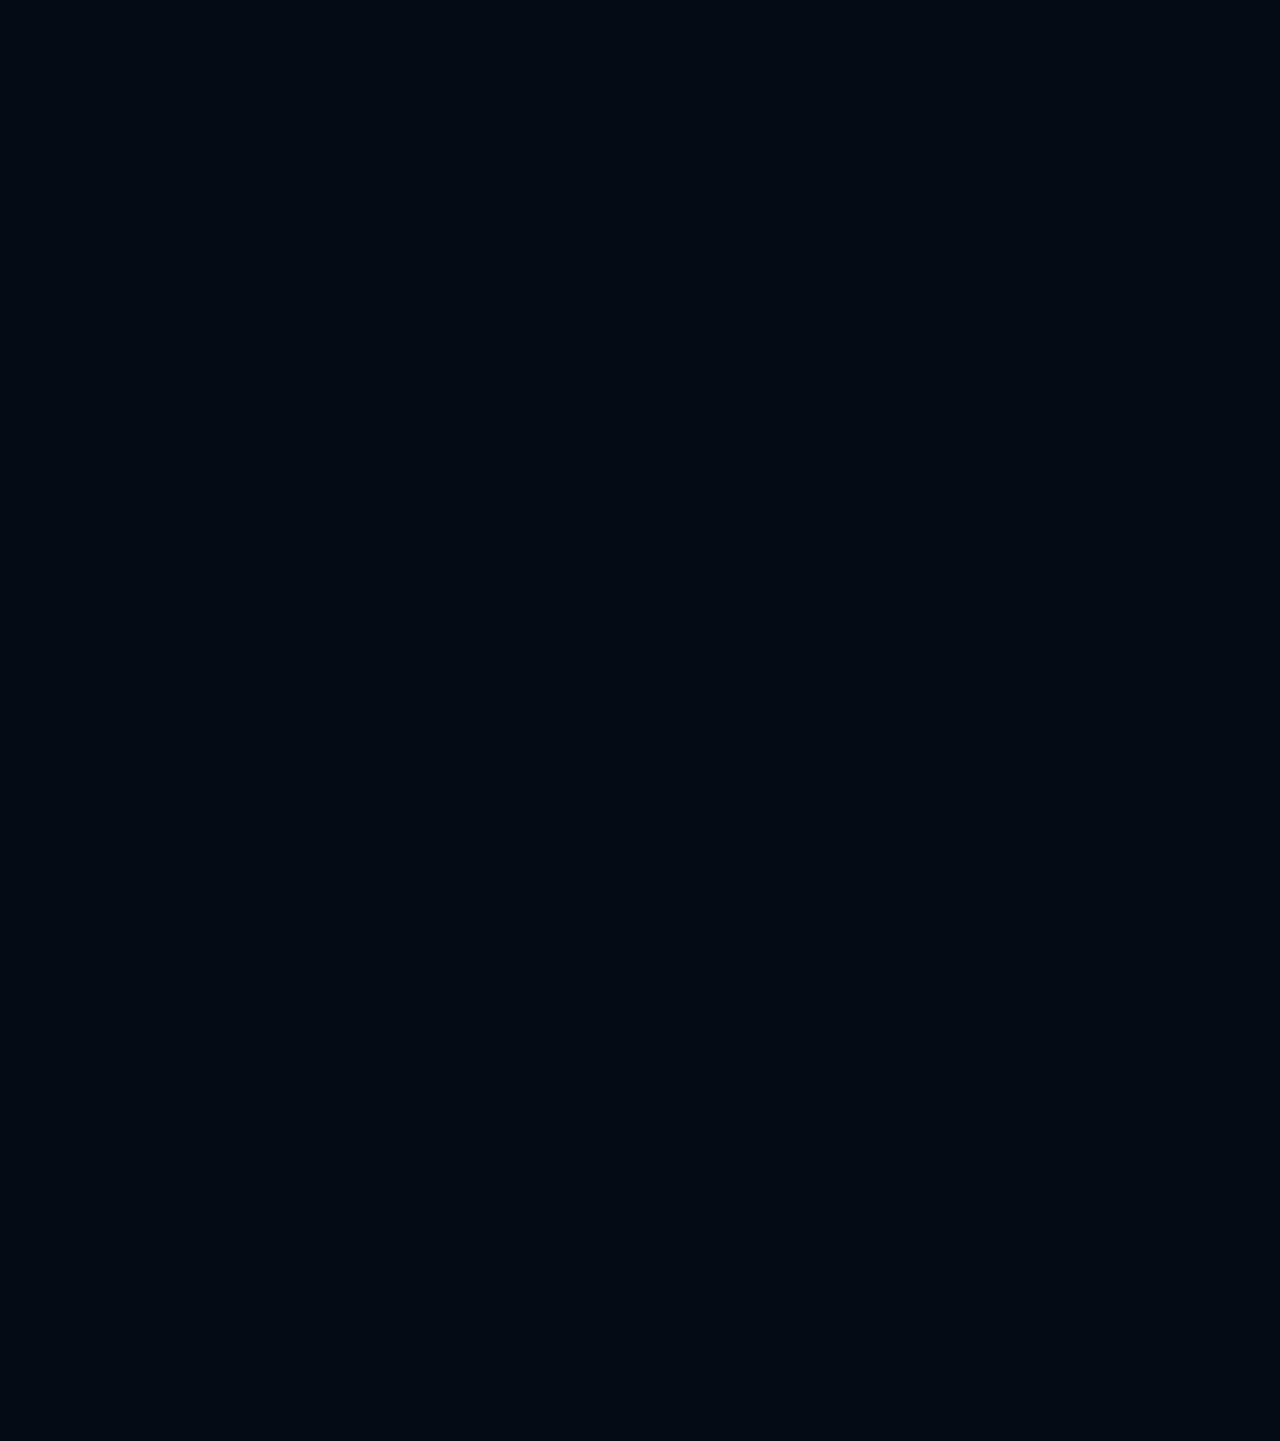
==== about.html @ 433d9743 "Add files via upload" ====
<!DOCTYPE html>
<html lang="en">
<head>
  <meta charset="UTF-8">
  <meta name="viewport" content="width=device-width, initial-scale=1.0">
  <title>About — DataNexus | Sujit Murari</title>
  <link rel="icon" href="./assets/icons/favicon.ico">
  <link rel="preconnect" href="https://fonts.googleapis.com">
  <link rel="preconnect" href="https://fonts.gstatic.com" crossorigin>
  <link href="https://fonts.googleapis.com/css2?family=Orbitron:wght@400;600;700;900&family=Share+Tech+Mono&family=Rajdhani:wght@300;400;500;600;700&display=swap" rel="stylesheet">
  <link rel="stylesheet" href="./assets/css/style.css">
  <style>
    /* CRITICAL: Structural fallback before full CSS loads */
    *,*::before,*::after{box-sizing:border-box;margin:0;padding:0}
    body{background:#040a12;color:#e8f4fd;font-family:monospace;overflow-x:hidden}
    #boot-screen{position:fixed;inset:0;background:#000;z-index:9999;display:flex;align-items:center;justify-content:center;flex-direction:column}
    #site-wrapper{opacity:0;transition:opacity 0.8s ease;position:relative;z-index:2}
    #site-wrapper.visible{opacity:1}
  </style>
</head>
<body>

<div id="site-wrapper">
  <canvas id="matrix-canvas"></canvas>
  <div class="grid-overlay"></div>
  <div class="scan-line"></div>

  <nav class="nav">
    <a href="./index.html" class="nav-logo">
      <span class="logo-bracket">[</span>DN<span class="logo-bracket">]</span> DATANEXUS
    </a>
    <ul class="nav-links">
      <li><a href="./index.html">Home</a></li>
      <li><a href="./skills.html">Skills</a></li>
      <li><a href="./projects.html">Projects</a></li>
      <li><a href="./about.html">About</a></li>
      <li><a href="./connect.html">Connect</a></li>
      <li><a href="./contact.html">Contact</a></li>
    </ul>
    <div class="nav-status"><div class="status-dot"></div><span id="nav-clock">00:00:00</span></div>
    <div class="nav-toggle" id="nav-toggle"><span></span><span></span><span></span></div>
  </nav>
  <div class="nav-mobile" id="nav-mobile">
    <a href="./index.html">◈ Home</a><a href="./skills.html">◈ Skills</a>
    <a href="./projects.html">◈ Projects</a><a href="./about.html">◈ About</a>
    <a href="./connect.html">◈ Connect</a><a href="./contact.html">◈ Contact</a>
  </div>

  <main class="page page-section">

    <div style="margin-bottom: 2rem;">
      <div style="font-family: var(--font-mono); font-size: 0.7rem; color: var(--green); letter-spacing: 0.3em; margin-bottom: 0.75rem;">
        ◈ ANALYST PROFILE — BIOGRAPHICAL DATA
      </div>
      <h1 style="font-family: var(--font-display); font-size: clamp(2rem, 5vw, 3.5rem); font-weight: 900; letter-spacing: -0.02em; background: linear-gradient(135deg, #fff 30%, var(--cyan) 100%); -webkit-background-clip: text; -webkit-text-fill-color: transparent; background-clip: text;">
        ABOUT
      </h1>
    </div>

    <div class="about-layout">

      <!-- Left: Profile Panel -->
      <div class="glow-card bracket-card profile-panel fade-in">

        <div class="profile-img-wrap">
          <img src="./assets/images/profile.png" alt="Sujit Murari" class="profile-img">
        </div>

        <div class="profile-name">SUJIT MURARI</div>
        <div class="profile-role">BUSINESS ANALYTICS STUDENT</div>

        <div style="display: flex; flex-wrap: wrap; gap: 0.35rem; justify-content: center; margin: 0.75rem 0;">
          <span class="tag tag-cyan">Tableau</span>
          <span class="tag tag-green">Python</span>
          <span class="tag tag-purple">SQL</span>
          <span class="tag tag-cyan">Excel</span>
        </div>

        <div class="profile-stats">
          <div class="profile-stat">
            <span class="key">Institution</span>
            <span class="val">DBUU</span>
          </div>
          <div class="profile-stat">
            <span class="key">Program</span>
            <span class="val">BBA Analytics</span>
          </div>
          <div class="profile-stat">
            <span class="key">Semester</span>
            <span class="val">IV (2025)</span>
          </div>
          <div class="profile-stat">
            <span class="key">Location</span>
            <span class="val">Uttarakhand, IN</span>
          </div>
          <div class="profile-stat">
            <span class="key">Status</span>
            <span class="val" style="color: var(--green);">Available</span>
          </div>
          <div class="profile-stat">
            <span class="key">Focus</span>
            <span class="val">Data Viz · BI</span>
          </div>
        </div>

        <div style="margin-top: 1.5rem;">
          <a href="./contact.html" class="btn btn-primary" style="width: 100%; justify-content: center; font-size: 0.75rem;">▸ Hire Me</a>
        </div>

      </div>

      <!-- Right: Terminal Bio + Timeline -->
      <div>

        <!-- Terminal Bio -->
        <div class="terminal-bio glow-card fade-in stagger-1">
          <div class="terminal-titlebar">
            <div class="t-dot red"></div>
            <div class="t-dot yellow"></div>
            <div class="t-dot green"></div>
            <div class="terminal-title">analyst@datanexus:~$ cat about.txt</div>
          </div>
          <div class="terminal-body">

            <div class="t-line">
              <span class="t-prompt">sujit@nexus:~$</span>
              <span class="t-cmd">cat about.txt</span>
            </div>

            <div style="height: 0.75rem;"></div>

            <div class="t-output" style="display: block; margin-left: 0;">
              I am a <span class="t-highlight">Business Analytics student</span> specializing in data visualization,
              dashboard development, and statistical analysis at Dev Bhoomi Uttarakhand University,
              currently in <span class="t-value">Semester IV</span>.
            </div>

            <div style="height: 0.75rem;"></div>

            <div class="t-output" style="display: block; margin-left: 0;">
              My work focuses on building <span class="t-highlight">executive-grade Tableau dashboards</span> that
              transform raw business data into actionable intelligence. I approach every dataset
              with a rigorous, data-driven mindset — cleaning, modeling, and visualizing to
              surface insights that drive real decisions.
            </div>

            <div style="height: 0.75rem;"></div>

            <div class="t-output" style="display: block; margin-left: 0;">
              Core domains: <span class="t-highlight">Pricing Analytics</span> · <span class="t-highlight">Revenue Intelligence</span> ·
              <span class="t-highlight">Customer Segmentation</span> · <span class="t-highlight">KPI Monitoring</span> ·
              <span class="t-highlight">Statistical Modeling</span>
            </div>

            <div style="height: 0.75rem;"></div>

            <div class="t-output" style="display: block; margin-left: 0; color: var(--text-dim);">
              <span class="t-comment"># Philosophy: Every number tells a story. My job is to find it.</span>
            </div>

            <div style="height: 1rem;"></div>

            <div class="t-line">
              <span class="t-prompt">sujit@nexus:~$</span>
              <span class="t-cmd">ls ./projects/</span>
            </div>

            <div class="t-output" style="display: block; margin-left: 0; color: var(--cyan);">
              flight_pricing_analytics/&nbsp;&nbsp; flipkart_dashboard/&nbsp;&nbsp; gym_analytics/&nbsp;&nbsp; retail_intelligence/
            </div>

            <div style="height: 0.75rem;"></div>

            <div class="t-line">
              <span class="t-prompt">sujit@nexus:~$</span>
              <span class="cursor"></span>
            </div>

          </div>
        </div>

        <!-- Education / Journey Timeline -->
        <div class="section-header fade-in" style="margin-top: 3rem; margin-bottom: 1.5rem;">
          <div class="section-title"><span class="num">◈</span> EDUCATION & JOURNEY</div>
          <div class="header-line"></div>
        </div>

        <div class="timeline">

          <div class="glow-card timeline-item fade-in stagger-1">
            <div class="timeline-dot"></div>
            <div>
              <div class="timeline-date">2023 — PRESENT</div>
              <div class="timeline-title">BBA — Business Analytics</div>
              <div class="timeline-sub">Dev Bhoomi Uttarakhand University</div>
              <div class="timeline-desc">Specializing in Business Analytics with focus on Finance Analytics (24BAN206I), Cost & Management Accounting, HRM, and HR Planning. Building real-world analytics projects as part of curriculum and self-directed study.</div>
            </div>
          </div>

          <div class="glow-card timeline-item fade-in stagger-2">
            <div class="timeline-dot" style="background: var(--green); box-shadow: 0 0 8px var(--green);"></div>
            <div>
              <div class="timeline-date">2024</div>
              <div class="timeline-title">Tableau Analytics Projects</div>
              <div class="timeline-sub">Self-Directed Practice</div>
              <div class="timeline-desc">Built 4 production-level Tableau dashboards analyzing flight pricing, e-commerce data, fitness tracking, and retail sales. Developed expertise in calculated fields, parameters, dual-axis charts, and KPI visualization.</div>
            </div>
          </div>

          <div class="glow-card timeline-item fade-in stagger-3">
            <div class="timeline-dot" style="background: #b084ff; box-shadow: 0 0 8px rgba(123,47,255,0.5);"></div>
            <div>
              <div class="timeline-date">2023</div>
              <div class="timeline-title">Analytics Foundations</div>
              <div class="timeline-sub">Python · SQL · Statistics</div>
              <div class="timeline-desc">Developed core data analysis skills: Python with Pandas, SQL for data querying, and statistical methods including regression, correlation, and hypothesis testing applied to real business datasets.</div>
            </div>
          </div>

        </div>

        <!-- Interests -->
        <div class="section-header fade-in" style="margin-top: 3rem; margin-bottom: 1.5rem;">
          <div class="section-title"><span class="num">◈</span> ANALYTICAL INTERESTS</div>
          <div class="header-line"></div>
        </div>

        <div style="display: grid; grid-template-columns: 1fr 1fr; gap: 1rem;">
          <div class="glow-card fade-in stagger-1" style="padding: 1rem 1.25rem;">
            <div style="font-family: var(--font-mono); font-size: 0.65rem; color: var(--cyan); margin-bottom: 0.35rem;">◈ PRIMARY</div>
            <div style="font-size: 0.85rem; color: var(--text-primary);">Pricing & Revenue Analytics</div>
          </div>
          <div class="glow-card fade-in stagger-2" style="padding: 1rem 1.25rem;">
            <div style="font-family: var(--font-mono); font-size: 0.65rem; color: var(--green); margin-bottom: 0.35rem;">◈ PRIMARY</div>
            <div style="font-size: 0.85rem; color: var(--text-primary);">Data Visualization & Dashboards</div>
          </div>
          <div class="glow-card fade-in stagger-3" style="padding: 1rem 1.25rem;">
            <div style="font-family: var(--font-mono); font-size: 0.65rem; color: #b084ff; margin-bottom: 0.35rem;">◈ SECONDARY</div>
            <div style="font-size: 0.85rem; color: var(--text-primary);">Customer Segmentation</div>
          </div>
          <div class="glow-card fade-in stagger-4" style="padding: 1rem 1.25rem;">
            <div style="font-family: var(--font-mono); font-size: 0.65rem; color: var(--orange); margin-bottom: 0.35rem;">◈ SECONDARY</div>
            <div style="font-size: 0.85rem; color: var(--text-primary);">Financial Analytics</div>
          </div>
        </div>

      </div><!-- end right col -->
    </div><!-- end about-layout -->

  </main>

  <footer class="footer">
    <div class="footer-left"><span>[DN]</span> DATANEXUS v2.0 — <span>SUJIT MURARI</span></div>
    <div class="footer-right">DEV BHOOMI UTTARAKHAND UNIVERSITY · SEM IV · 2025</div>
  </footer>

</div>

<script src="./assets/js/loader.js"></script>
<script src="./assets/js/script.js"></script>
</body>
</html>
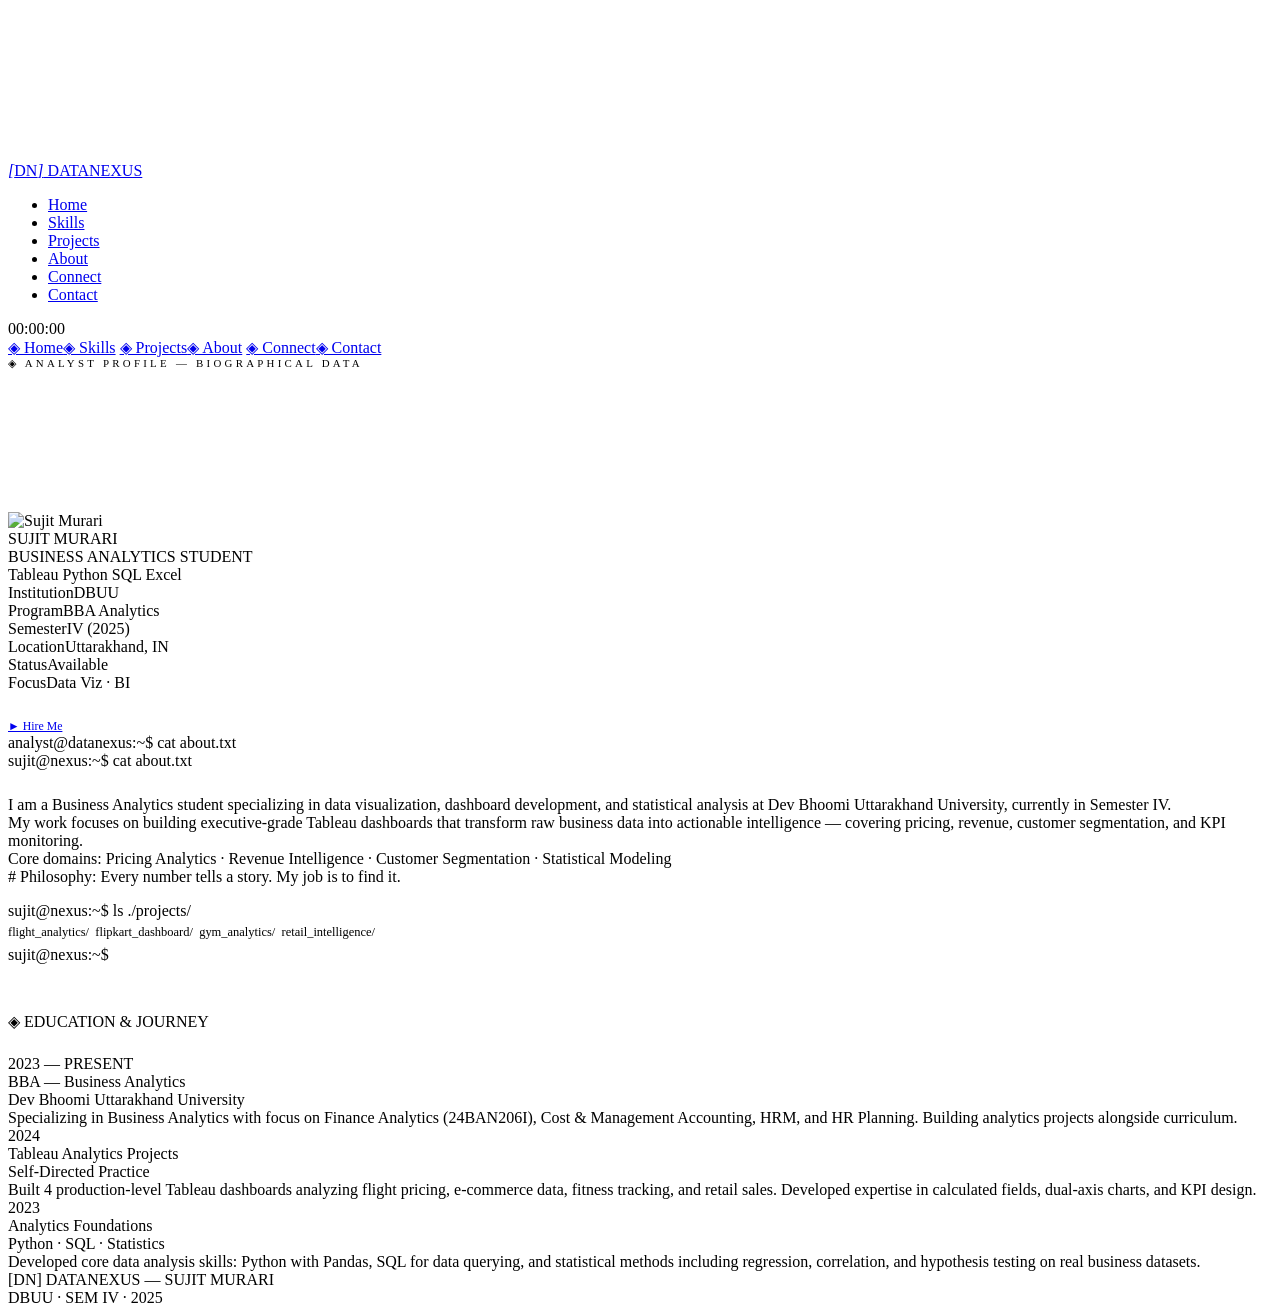
==== commit 2cb186ed: "new fixed" ====
--- a/about.html
+++ b/about.html
@@ -1,34 +1,25 @@
 <!DOCTYPE html>
 <html lang="en">
 <head>
-  <meta charset="UTF-8">
-  <meta name="viewport" content="width=device-width, initial-scale=1.0">
-  <title>About — DataNexus | Sujit Murari</title>
-  <link rel="icon" href="./assets/icons/favicon.ico">
-  <link rel="preconnect" href="https://fonts.googleapis.com">
-  <link rel="preconnect" href="https://fonts.gstatic.com" crossorigin>
-  <link href="https://fonts.googleapis.com/css2?family=Orbitron:wght@400;600;700;900&family=Share+Tech+Mono&family=Rajdhani:wght@300;400;500;600;700&display=swap" rel="stylesheet">
-  <link rel="stylesheet" href="./assets/css/style.css">
-  <style>
-    /* CRITICAL: Structural fallback before full CSS loads */
-    *,*::before,*::after{box-sizing:border-box;margin:0;padding:0}
-    body{background:#040a12;color:#e8f4fd;font-family:monospace;overflow-x:hidden}
-    #boot-screen{position:fixed;inset:0;background:#000;z-index:9999;display:flex;align-items:center;justify-content:center;flex-direction:column}
-    #site-wrapper{opacity:0;transition:opacity 0.8s ease;position:relative;z-index:2}
-    #site-wrapper.visible{opacity:1}
-  </style>
+<meta charset="UTF-8">
+<meta name="viewport" content="width=device-width, initial-scale=1.0">
+<title>About — DataNexus | Sujit Murari</title>
+<link rel="icon" href="./assets/icons/favicon.ico">
+<link rel="preconnect" href="https://fonts.googleapis.com">
+<link rel="preconnect" href="https://fonts.gstatic.com" crossorigin>
+<link rel="stylesheet" href="https://fonts.googleapis.com/css2?family=Orbitron:wght@400;600;700;900&family=Share+Tech+Mono&family=Rajdhani:wght@300;400;500;600;700&display=swap">
+<link rel="stylesheet" href="./assets/css/style.css">
 </head>
 <body>
 
-<div id="site-wrapper">
-  <canvas id="matrix-canvas"></canvas>
-  <div class="grid-overlay"></div>
-  <div class="scan-line"></div>
+<canvas id="matrix"></canvas>
+<div class="grid-bg"></div>
+<div class="scan"></div>
+
+<div id="page">
 
   <nav class="nav">
-    <a href="./index.html" class="nav-logo">
-      <span class="logo-bracket">[</span>DN<span class="logo-bracket">]</span> DATANEXUS
-    </a>
+    <a href="./index.html" class="nav-logo"><em>[</em>DN<em>]</em>&nbsp;DATANEXUS</a>
     <ul class="nav-links">
       <li><a href="./index.html">Home</a></li>
       <li><a href="./skills.html">Skills</a></li>
@@ -37,223 +28,119 @@
       <li><a href="./connect.html">Connect</a></li>
       <li><a href="./contact.html">Contact</a></li>
     </ul>
-    <div class="nav-status"><div class="status-dot"></div><span id="nav-clock">00:00:00</span></div>
-    <div class="nav-toggle" id="nav-toggle"><span></span><span></span><span></span></div>
+    <div class="nav-right"><div class="dot"></div><span id="clock">00:00:00</span></div>
+    <div class="nav-ham" id="nav-ham"><span></span><span></span><span></span></div>
   </nav>
-  <div class="nav-mobile" id="nav-mobile">
+  <div class="nav-mob" id="nav-mob">
     <a href="./index.html">◈ Home</a><a href="./skills.html">◈ Skills</a>
     <a href="./projects.html">◈ Projects</a><a href="./about.html">◈ About</a>
     <a href="./connect.html">◈ Connect</a><a href="./contact.html">◈ Contact</a>
   </div>
 
-  <main class="page page-section">
+  <main class="page-wrap section">
 
-    <div style="margin-bottom: 2rem;">
-      <div style="font-family: var(--font-mono); font-size: 0.7rem; color: var(--green); letter-spacing: 0.3em; margin-bottom: 0.75rem;">
-        ◈ ANALYST PROFILE — BIOGRAPHICAL DATA
-      </div>
-      <h1 style="font-family: var(--font-display); font-size: clamp(2rem, 5vw, 3.5rem); font-weight: 900; letter-spacing: -0.02em; background: linear-gradient(135deg, #fff 30%, var(--cyan) 100%); -webkit-background-clip: text; -webkit-text-fill-color: transparent; background-clip: text;">
-        ABOUT
-      </h1>
+    <div class="fi" style="margin-bottom:2.5rem">
+      <div style="font-family:var(--f-mono);font-size:.68rem;color:var(--green);letter-spacing:.3em;margin-bottom:.6rem">◈ ANALYST PROFILE — BIOGRAPHICAL DATA</div>
+      <h1 style="font-family:var(--f-head);font-size:clamp(2rem,6vw,3.5rem);font-weight:900;letter-spacing:-.02em;background:linear-gradient(140deg,#fff 25%,var(--cyan) 85%);-webkit-background-clip:text;-webkit-text-fill-color:transparent;background-clip:text">ABOUT</h1>
     </div>
 
-    <div class="about-layout">
+    <div class="about-grid">
 
-      <!-- Left: Profile Panel -->
-      <div class="glow-card bracket-card profile-panel fade-in">
+      <!-- Left: Profile -->
+      <div class="card cbracket profile-box fi">
+        <div class="prof-img-wrap">
+          <div class="prof-ring"></div>
+          <div class="prof-ring-bg"></div>
+          <img src="./assets/images/profile.png" alt="Sujit Murari" class="prof-img">
+        </div>
+        <div class="prof-name">SUJIT MURARI</div>
+        <div class="prof-role">BUSINESS ANALYTICS STUDENT</div>
+        <div class="prof-tags">
+          <span class="tag tc">Tableau</span>
+          <span class="tag tg">Python</span>
+          <span class="tag tp">SQL</span>
+          <span class="tag tc">Excel</span>
+        </div>
+        <div class="prof-stats">
+          <div class="ps"><span class="k">Institution</span><span class="v">DBUU</span></div>
+          <div class="ps"><span class="k">Program</span><span class="v">BBA Analytics</span></div>
+          <div class="ps"><span class="k">Semester</span><span class="v">IV (2025)</span></div>
+          <div class="ps"><span class="k">Location</span><span class="v">Uttarakhand, IN</span></div>
+          <div class="ps"><span class="k">Status</span><span class="v" style="color:var(--green)">Available</span></div>
+          <div class="ps"><span class="k">Focus</span><span class="v">Data Viz · BI</span></div>
+        </div>
+        <div style="margin-top:1.5rem">
+          <a href="./contact.html" class="btn btn-c" style="width:100%;justify-content:center;font-size:.74rem">&#9658; Hire Me</a>
+        </div>
+      </div>
 
-        <div class="profile-img-wrap">
-          <img src="./assets/images/profile.png" alt="Sujit Murari" class="profile-img">
-        </div>
+      <!-- Right: Bio + Timeline -->
+      <div>
 
-        <div class="profile-name">SUJIT MURARI</div>
-        <div class="profile-role">BUSINESS ANALYTICS STUDENT</div>
-
-        <div style="display: flex; flex-wrap: wrap; gap: 0.35rem; justify-content: center; margin: 0.75rem 0;">
-          <span class="tag tag-cyan">Tableau</span>
-          <span class="tag tag-green">Python</span>
-          <span class="tag tag-purple">SQL</span>
-          <span class="tag tag-cyan">Excel</span>
-        </div>
-
-        <div class="profile-stats">
-          <div class="profile-stat">
-            <span class="key">Institution</span>
-            <span class="val">DBUU</span>
+        <!-- Terminal Bio -->
+        <div class="term card fi d1">
+          <div class="term-bar">
+            <div class="td r"></div><div class="td y"></div><div class="td g"></div>
+            <div class="term-title">analyst@datanexus:~$ cat about.txt</div>
           </div>
-          <div class="profile-stat">
-            <span class="key">Program</span>
-            <span class="val">BBA Analytics</span>
-          </div>
-          <div class="profile-stat">
-            <span class="key">Semester</span>
-            <span class="val">IV (2025)</span>
-          </div>
-          <div class="profile-stat">
-            <span class="key">Location</span>
-            <span class="val">Uttarakhand, IN</span>
-          </div>
-          <div class="profile-stat">
-            <span class="key">Status</span>
-            <span class="val" style="color: var(--green);">Available</span>
-          </div>
-          <div class="profile-stat">
-            <span class="key">Focus</span>
-            <span class="val">Data Viz · BI</span>
+          <div class="term-body">
+            <div style="margin-bottom:.5rem"><span class="tp-">sujit@nexus:~$</span> <span class="tc-">cat about.txt</span></div>
+            <br>
+            <span class="to-">I am a <span class="th-">Business Analytics student</span> specializing in data visualization, dashboard development, and statistical analysis at Dev Bhoomi Uttarakhand University, currently in <span style="color:var(--orange)">Semester IV</span>.</span>
+            <br>
+            <span class="to-">My work focuses on building <span class="th-">executive-grade Tableau dashboards</span> that transform raw business data into actionable intelligence — covering pricing, revenue, customer segmentation, and KPI monitoring.</span>
+            <br>
+            <span class="to-">Core domains: <span class="th-">Pricing Analytics</span> · <span class="th-">Revenue Intelligence</span> · <span class="th-">Customer Segmentation</span> · <span class="th-">Statistical Modeling</span></span>
+            <br>
+            <span class="to- tm-"># Philosophy: Every number tells a story. My job is to find it.</span>
+            <br>
+            <div style="margin-top:1rem"><span class="tp-">sujit@nexus:~$</span> <span class="tc-">ls ./projects/</span></div>
+            <div style="color:var(--cyan);font-size:.78rem;margin:.35rem 0">flight_analytics/&nbsp;&nbsp;flipkart_dashboard/&nbsp;&nbsp;gym_analytics/&nbsp;&nbsp;retail_intelligence/</div>
+            <div><span class="tp-">sujit@nexus:~$</span> <span class="cursor"></span></div>
           </div>
         </div>
 
-        <div style="margin-top: 1.5rem;">
-          <a href="./contact.html" class="btn btn-primary" style="width: 100%; justify-content: center; font-size: 0.75rem;">▸ Hire Me</a>
+        <!-- Timeline -->
+        <div class="sec-head fi" style="margin-top:3rem;margin-bottom:1.5rem">
+          <div class="sec-title"><span class="n">◈</span> EDUCATION &amp; JOURNEY</div>
+          <div class="line"></div>
+        </div>
+        <div class="tl">
+          <div class="card tl-item fi d1">
+            <div class="tl-dot"></div>
+            <div>
+              <div class="tl-date">2023 — PRESENT</div>
+              <div class="tl-title">BBA — Business Analytics</div>
+              <div class="tl-sub">Dev Bhoomi Uttarakhand University</div>
+              <div class="tl-desc">Specializing in Business Analytics with focus on Finance Analytics (24BAN206I), Cost &amp; Management Accounting, HRM, and HR Planning. Building analytics projects alongside curriculum.</div>
+            </div>
+          </div>
+          <div class="card tl-item fi d2">
+            <div class="tl-dot" style="background:var(--green);box-shadow:0 0 8px var(--green)"></div>
+            <div>
+              <div class="tl-date">2024</div>
+              <div class="tl-title">Tableau Analytics Projects</div>
+              <div class="tl-sub">Self-Directed Practice</div>
+              <div class="tl-desc">Built 4 production-level Tableau dashboards analyzing flight pricing, e-commerce data, fitness tracking, and retail sales. Developed expertise in calculated fields, dual-axis charts, and KPI design.</div>
+            </div>
+          </div>
+          <div class="card tl-item fi d3">
+            <div class="tl-dot" style="background:var(--purple);box-shadow:0 0 8px rgba(160,96,255,.5)"></div>
+            <div>
+              <div class="tl-date">2023</div>
+              <div class="tl-title">Analytics Foundations</div>
+              <div class="tl-sub">Python · SQL · Statistics</div>
+              <div class="tl-desc">Developed core data analysis skills: Python with Pandas, SQL for data querying, and statistical methods including regression, correlation, and hypothesis testing on real business datasets.</div>
+            </div>
+          </div>
         </div>
 
       </div>
-
-      <!-- Right: Terminal Bio + Timeline -->
-      <div>
-
-        <!-- Terminal Bio -->
-        <div class="terminal-bio glow-card fade-in stagger-1">
-          <div class="terminal-titlebar">
-            <div class="t-dot red"></div>
-            <div class="t-dot yellow"></div>
-            <div class="t-dot green"></div>
-            <div class="terminal-title">analyst@datanexus:~$ cat about.txt</div>
-          </div>
-          <div class="terminal-body">
-
-            <div class="t-line">
-              <span class="t-prompt">sujit@nexus:~$</span>
-              <span class="t-cmd">cat about.txt</span>
-            </div>
-
-            <div style="height: 0.75rem;"></div>
-
-            <div class="t-output" style="display: block; margin-left: 0;">
-              I am a <span class="t-highlight">Business Analytics student</span> specializing in data visualization,
-              dashboard development, and statistical analysis at Dev Bhoomi Uttarakhand University,
-              currently in <span class="t-value">Semester IV</span>.
-            </div>
-
-            <div style="height: 0.75rem;"></div>
-
-            <div class="t-output" style="display: block; margin-left: 0;">
-              My work focuses on building <span class="t-highlight">executive-grade Tableau dashboards</span> that
-              transform raw business data into actionable intelligence. I approach every dataset
-              with a rigorous, data-driven mindset — cleaning, modeling, and visualizing to
-              surface insights that drive real decisions.
-            </div>
-
-            <div style="height: 0.75rem;"></div>
-
-            <div class="t-output" style="display: block; margin-left: 0;">
-              Core domains: <span class="t-highlight">Pricing Analytics</span> · <span class="t-highlight">Revenue Intelligence</span> ·
-              <span class="t-highlight">Customer Segmentation</span> · <span class="t-highlight">KPI Monitoring</span> ·
-              <span class="t-highlight">Statistical Modeling</span>
-            </div>
-
-            <div style="height: 0.75rem;"></div>
-
-            <div class="t-output" style="display: block; margin-left: 0; color: var(--text-dim);">
-              <span class="t-comment"># Philosophy: Every number tells a story. My job is to find it.</span>
-            </div>
-
-            <div style="height: 1rem;"></div>
-
-            <div class="t-line">
-              <span class="t-prompt">sujit@nexus:~$</span>
-              <span class="t-cmd">ls ./projects/</span>
-            </div>
-
-            <div class="t-output" style="display: block; margin-left: 0; color: var(--cyan);">
-              flight_pricing_analytics/&nbsp;&nbsp; flipkart_dashboard/&nbsp;&nbsp; gym_analytics/&nbsp;&nbsp; retail_intelligence/
-            </div>
-
-            <div style="height: 0.75rem;"></div>
-
-            <div class="t-line">
-              <span class="t-prompt">sujit@nexus:~$</span>
-              <span class="cursor"></span>
-            </div>
-
-          </div>
-        </div>
-
-        <!-- Education / Journey Timeline -->
-        <div class="section-header fade-in" style="margin-top: 3rem; margin-bottom: 1.5rem;">
-          <div class="section-title"><span class="num">◈</span> EDUCATION & JOURNEY</div>
-          <div class="header-line"></div>
-        </div>
-
-        <div class="timeline">
-
-          <div class="glow-card timeline-item fade-in stagger-1">
-            <div class="timeline-dot"></div>
-            <div>
-              <div class="timeline-date">2023 — PRESENT</div>
-              <div class="timeline-title">BBA — Business Analytics</div>
-              <div class="timeline-sub">Dev Bhoomi Uttarakhand University</div>
-              <div class="timeline-desc">Specializing in Business Analytics with focus on Finance Analytics (24BAN206I), Cost & Management Accounting, HRM, and HR Planning. Building real-world analytics projects as part of curriculum and self-directed study.</div>
-            </div>
-          </div>
-
-          <div class="glow-card timeline-item fade-in stagger-2">
-            <div class="timeline-dot" style="background: var(--green); box-shadow: 0 0 8px var(--green);"></div>
-            <div>
-              <div class="timeline-date">2024</div>
-              <div class="timeline-title">Tableau Analytics Projects</div>
-              <div class="timeline-sub">Self-Directed Practice</div>
-              <div class="timeline-desc">Built 4 production-level Tableau dashboards analyzing flight pricing, e-commerce data, fitness tracking, and retail sales. Developed expertise in calculated fields, parameters, dual-axis charts, and KPI visualization.</div>
-            </div>
-          </div>
-
-          <div class="glow-card timeline-item fade-in stagger-3">
-            <div class="timeline-dot" style="background: #b084ff; box-shadow: 0 0 8px rgba(123,47,255,0.5);"></div>
-            <div>
-              <div class="timeline-date">2023</div>
-              <div class="timeline-title">Analytics Foundations</div>
-              <div class="timeline-sub">Python · SQL · Statistics</div>
-              <div class="timeline-desc">Developed core data analysis skills: Python with Pandas, SQL for data querying, and statistical methods including regression, correlation, and hypothesis testing applied to real business datasets.</div>
-            </div>
-          </div>
-
-        </div>
-
-        <!-- Interests -->
-        <div class="section-header fade-in" style="margin-top: 3rem; margin-bottom: 1.5rem;">
-          <div class="section-title"><span class="num">◈</span> ANALYTICAL INTERESTS</div>
-          <div class="header-line"></div>
-        </div>
-
-        <div style="display: grid; grid-template-columns: 1fr 1fr; gap: 1rem;">
-          <div class="glow-card fade-in stagger-1" style="padding: 1rem 1.25rem;">
-            <div style="font-family: var(--font-mono); font-size: 0.65rem; color: var(--cyan); margin-bottom: 0.35rem;">◈ PRIMARY</div>
-            <div style="font-size: 0.85rem; color: var(--text-primary);">Pricing & Revenue Analytics</div>
-          </div>
-          <div class="glow-card fade-in stagger-2" style="padding: 1rem 1.25rem;">
-            <div style="font-family: var(--font-mono); font-size: 0.65rem; color: var(--green); margin-bottom: 0.35rem;">◈ PRIMARY</div>
-            <div style="font-size: 0.85rem; color: var(--text-primary);">Data Visualization & Dashboards</div>
-          </div>
-          <div class="glow-card fade-in stagger-3" style="padding: 1rem 1.25rem;">
-            <div style="font-family: var(--font-mono); font-size: 0.65rem; color: #b084ff; margin-bottom: 0.35rem;">◈ SECONDARY</div>
-            <div style="font-size: 0.85rem; color: var(--text-primary);">Customer Segmentation</div>
-          </div>
-          <div class="glow-card fade-in stagger-4" style="padding: 1rem 1.25rem;">
-            <div style="font-family: var(--font-mono); font-size: 0.65rem; color: var(--orange); margin-bottom: 0.35rem;">◈ SECONDARY</div>
-            <div style="font-size: 0.85rem; color: var(--text-primary);">Financial Analytics</div>
-          </div>
-        </div>
-
-      </div><!-- end right col -->
-    </div><!-- end about-layout -->
+    </div>
 
   </main>
 
-  <footer class="footer">
-    <div class="footer-left"><span>[DN]</span> DATANEXUS v2.0 — <span>SUJIT MURARI</span></div>
-    <div class="footer-right">DEV BHOOMI UTTARAKHAND UNIVERSITY · SEM IV · 2025</div>
-  </footer>
-
+  <footer><div class="ft-l"><span>[DN]</span> DATANEXUS — <span>SUJIT MURARI</span></div><div class="ft-r">DBUU · SEM IV · 2025</div></footer>
 </div>
 
 <script src="./assets/js/loader.js"></script>
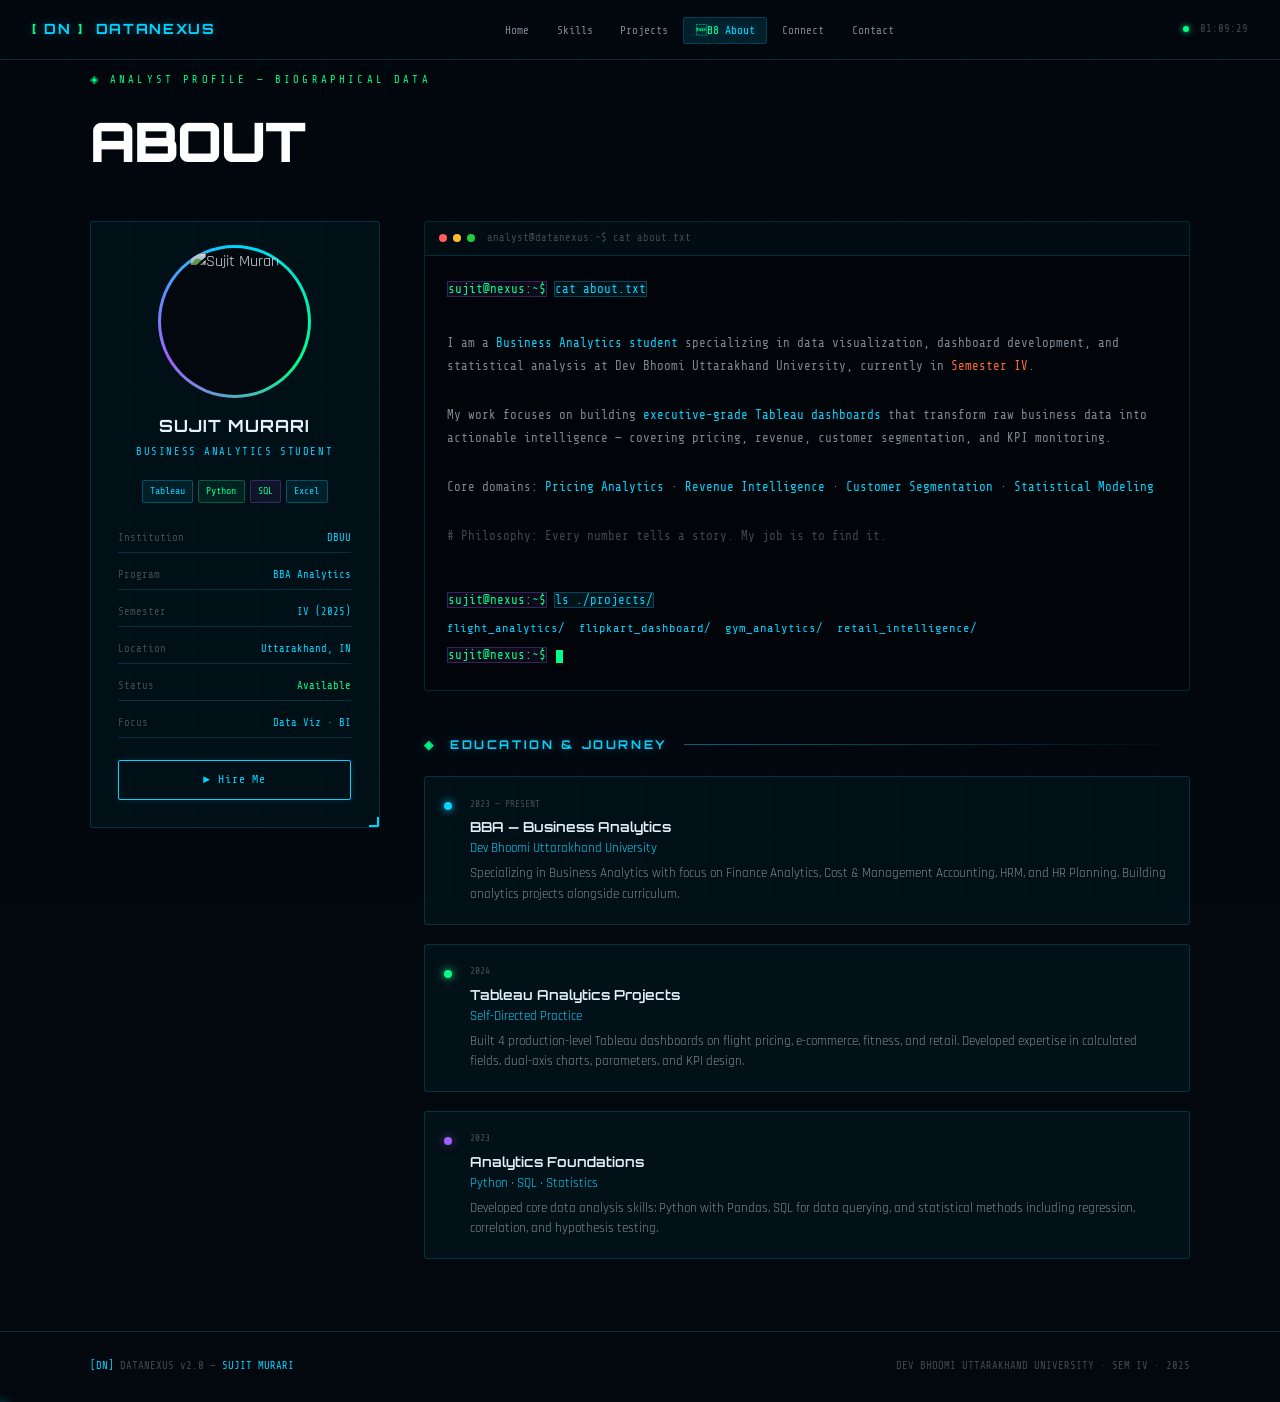
==== commit 276b4dbe: "Add files via upload" ====
--- a/about.html
+++ b/about.html
@@ -5,145 +5,489 @@
 <meta name="viewport" content="width=device-width, initial-scale=1.0">
 <title>About — DataNexus | Sujit Murari</title>
 <link rel="icon" href="./assets/icons/favicon.ico">
+
 <link rel="preconnect" href="https://fonts.googleapis.com">
 <link rel="preconnect" href="https://fonts.gstatic.com" crossorigin>
-<link rel="stylesheet" href="https://fonts.googleapis.com/css2?family=Orbitron:wght@400;600;700;900&family=Share+Tech+Mono&family=Rajdhani:wght@300;400;500;600;700&display=swap">
-<link rel="stylesheet" href="./assets/css/style.css">
+<link rel="stylesheet" href="https://fonts.googleapis.com/css2?family=Orbitron:wght@400;700;900&family=Share+Tech+Mono&family=Rajdhani:wght@300;400;600&display=swap">
+<style>
+*,*::before,*::after{box-sizing:border-box;margin:0;padding:0}
+html{scroll-behavior:smooth}
+body{background:#03080f;color:#e4f2ff;font-family:'Rajdhani','Segoe UI',sans-serif;font-size:16px;line-height:1.6;overflow-x:hidden;min-height:100vh}
+a{text-decoration:none}
+::selection{background:#00d4ff;color:#03080f}
+
+/* VARIABLES via classes since we need them without CSS vars for max compat */
+/* Actually using CSS vars is fine, just need the stylesheet to load */
+:root{
+  --bg:#03080f;--bg2:#060d17;
+  --c:#00d4ff;--cg:rgba(0,212,255,.35);--cd:rgba(0,212,255,.12);
+  --gr:#00ff88;--gg:rgba(0,255,136,.35);--gd:rgba(0,255,136,.1);
+  --pu:#a060ff;--or:#ff6b35;--re:#ff2244;
+  --t1:#e4f2ff;--t2:rgba(228,242,255,.55);--t3:rgba(228,242,255,.28);
+  --bd:rgba(0,212,255,.18);--bd2:rgba(0,212,255,.45);
+  --fh:'Orbitron','Courier New',monospace;
+  --fm:'Share Tech Mono','Courier New',monospace;
+  --fb:'Rajdhani','Segoe UI',sans-serif
+}
+
+/* BOOT */
+#boot{position:fixed;inset:0;background:#000;z-index:9999;display:flex;align-items:center;justify-content:center;flex-direction:column;font-family:var(--fm)}
+#boot.off{opacity:0;transition:opacity .6s;pointer-events:none}
+.bwrap{width:min(560px,90vw)}
+.blogo{font-family:var(--fh);font-size:clamp(1.4rem,4vw,2.1rem);font-weight:900;color:var(--c);text-shadow:0 0 20px var(--cg),0 0 40px var(--cd);letter-spacing:.15em;text-align:center;margin-bottom:.3rem}
+.bsub{font-size:.65rem;color:var(--gr);letter-spacing:.25em;text-align:center;margin-bottom:1.75rem;opacity:.75}
+.bbox{background:rgba(0,0,0,.7);border:1px solid var(--bd);border-radius:3px;padding:1.2rem 1.4rem;margin-bottom:1.4rem;min-height:155px;overflow:hidden}
+.bl{font-size:.78rem;margin-bottom:.3rem;color:var(--gr);opacity:0;animation:lin .3s ease forwards}
+@keyframes lin{from{opacity:0;transform:translateX(-5px)}to{opacity:1;transform:none}}
+.bbar-labels{display:flex;justify-content:space-between;font-size:.65rem;color:var(--t2);margin-bottom:.35rem}
+.bbar-track{width:100%;height:3px;background:rgba(255,255,255,.08);border-radius:2px;overflow:hidden}
+.bbar-fill{height:100%;width:0%;background:linear-gradient(90deg,var(--c),var(--gr));transition:width .2s linear;box-shadow:0 0 8px var(--cg)}
+
+/* BG EFFECTS */
+#mtx{position:fixed;inset:0;z-index:0;opacity:.04;pointer-events:none}
+.gbg{position:fixed;inset:0;z-index:0;pointer-events:none;background-image:linear-gradient(rgba(0,212,255,.025) 1px,transparent 1px),linear-gradient(90deg,rgba(0,212,255,.025) 1px,transparent 1px);background-size:64px 64px}
+.scn{position:fixed;left:0;right:0;height:2px;background:linear-gradient(90deg,transparent,var(--c),transparent);opacity:.1;z-index:1;pointer-events:none;animation:scna 8s linear infinite}
+@keyframes scna{from{top:-2px}to{top:100vh}}
+
+/* NAV */
+.nav{position:fixed;top:0;left:0;right:0;height:60px;z-index:500;display:flex;align-items:center;justify-content:space-between;padding:0 2rem;background:rgba(3,8,15,.9);backdrop-filter:blur(18px);border-bottom:1px solid var(--bd)}
+.nlogo{font-family:var(--fh);font-size:.88rem;font-weight:700;color:var(--c);text-shadow:0 0 10px var(--cg);letter-spacing:.12em;display:flex;align-items:center;gap:.4rem}
+.nlogo em{color:var(--gr);font-style:normal}
+.nlinks{display:flex;gap:.2rem;list-style:none}
+.nlinks a{font-family:var(--fm);font-size:.7rem;color:var(--t2);padding:.38rem .7rem;border:1px solid transparent;border-radius:2px;transition:all .25s}
+.nlinks a:hover,.nlinks a.on{color:var(--c);border-color:var(--bd);background:var(--cd);text-shadow:0 0 8px var(--cg)}
+.nlinks a.on::before{content:'B8 ';color:var(--gr)}
+.nright{display:flex;align-items:center;gap:.7rem;font-family:var(--fm);font-size:.65rem;color:var(--t3)}
+.dot{width:6px;height:6px;border-radius:50%;background:var(--gr);box-shadow:0 0 6px var(--gr);animation:blink 2s infinite}
+@keyframes blink{0%,100%{opacity:1}50%{opacity:.2}}
+.nham{display:none;flex-direction:column;gap:5px;cursor:pointer;padding:4px}
+.nham span{display:block;width:20px;height:2px;background:var(--c)}
+.nmob{display:none;position:fixed;top:60px;left:0;right:0;background:rgba(3,8,15,.97);border-bottom:1px solid var(--bd);padding:1rem 2rem;flex-direction:column;gap:.4rem;z-index:499}
+.nmob.open{display:flex}
+.nmob a{font-family:var(--fm);font-size:.82rem;color:var(--t2);padding:.5rem 0;border-bottom:1px solid var(--bd)}
+.nmob a:hover,.nmob a.on{color:var(--c)}
+
+/* PAGE */
+.pw{padding-top:76px;min-height:100vh}
+.sec{padding:4.5rem clamp(1.5rem,7vw,8rem)}
+
+/* CARDS */
+.card{background:rgba(0,212,255,.04);border:1px solid var(--bd);border-radius:3px;position:relative;overflow:hidden;transition:background .3s,border-color .3s,box-shadow .3s}
+.card::before{content:'';position:absolute;top:0;left:0;right:0;height:1px;background:linear-gradient(90deg,transparent,var(--c),transparent);opacity:0;transition:opacity .3s}
+.card:hover{background:rgba(0,212,255,.09);border-color:var(--bd2);box-shadow:0 0 24px rgba(0,212,255,.12)}
+.card:hover::before{opacity:1}
+.cb{padding:1.5rem;position:relative}
+.cb::before,.cb::after{content:'';position:absolute;width:10px;height:10px}
+.cb::before{top:0;left:0;border-top:2px solid var(--c);border-left:2px solid var(--c)}
+.cb::after{bottom:0;right:0;border-bottom:2px solid var(--c);border-right:2px solid var(--c)}
+
+/* BUTTONS */
+.btn{font-family:var(--fm);font-size:.73rem;letter-spacing:.08em;padding:.62rem 1.25rem;border-radius:2px;cursor:pointer;display:inline-flex;align-items:center;gap:.45rem;transition:all .25s;border:1px solid transparent}
+.bc{color:var(--c);border-color:var(--c);box-shadow:0 0 10px rgba(0,212,255,.12)}
+.bc:hover{box-shadow:0 0 22px var(--cg);text-shadow:0 0 8px var(--c)}
+.bg{color:var(--gr);border-color:var(--gr)}
+.bg:hover{box-shadow:0 0 18px var(--gg)}
+.bgh{color:var(--t2);border-color:var(--bd)}
+.bgh:hover{color:var(--c);border-color:var(--c)}
+
+/* TAGS */
+.tag{font-family:var(--fm);font-size:.62rem;padding:.16rem .45rem;border-radius:2px}
+.tc{background:rgba(0,212,255,.08);border:1px solid rgba(0,212,255,.28);color:var(--c)}
+.tg{background:rgba(0,255,136,.08);border:1px solid rgba(0,255,136,.28);color:var(--gr)}
+.tp{background:rgba(160,96,255,.08);border:1px solid rgba(160,96,255,.28);color:var(--pu)}
+.to{background:rgba(255,107,53,.1);border:1px solid rgba(255,107,53,.3);color:var(--or)}
+
+/* FADE IN */
+.fi{opacity:0;transform:translateY(16px);transition:opacity .6s,transform .6s}
+.fi.show{opacity:1;transform:none}
+.d1{transition-delay:.1s}.d2{transition-delay:.2s}.d3{transition-delay:.3s}.d4{transition-delay:.4s}.d5{transition-delay:.5s}
+
+/* SEC HEADER */
+.sh{display:flex;align-items:center;gap:1rem;margin-bottom:2.5rem}
+.sh .ln{flex:1;height:1px;background:linear-gradient(90deg,var(--bd2),transparent)}
+.st{font-family:var(--fh);font-size:.75rem;font-weight:700;letter-spacing:.22em;color:var(--c);text-shadow:0 0 10px var(--cg);white-space:nowrap}
+.st .n{color:var(--gr);margin-right:.5rem}
+
+/* HERO */
+.hero{min-height:100vh;padding:0 clamp(1.5rem,7vw,8rem);display:flex;flex-direction:column;justify-content:center;position:relative}
+.heye{font-family:var(--fm);font-size:.68rem;color:var(--gr);letter-spacing:.3em;margin-bottom:1rem;display:flex;align-items:center;gap:.7rem}
+.heye::before{content:'';width:34px;height:1px;background:var(--gr)}
+.hname{font-family:var(--fh);font-size:clamp(2.5rem,8vw,6rem);font-weight:900;line-height:1;letter-spacing:-.02em;background:linear-gradient(140deg,#fff 25%,var(--c) 85%);-webkit-background-clip:text;-webkit-text-fill-color:transparent;background-clip:text;margin-bottom:.6rem}
+.hrole{font-family:var(--fh);font-size:clamp(.78rem,1.8vw,1.05rem);font-weight:400;color:var(--c);letter-spacing:.28em;margin-bottom:1.4rem;text-shadow:0 0 14px var(--cg)}
+.htag{font-size:clamp(.95rem,2vw,1.15rem);color:var(--t2);font-weight:300;max-width:490px;margin-bottom:1.9rem;line-height:1.75}
+.htag span{color:var(--c)}
+.htools{display:flex;flex-wrap:wrap;gap:.45rem;margin-bottom:2.25rem}
+.htool{font-family:var(--fm);font-size:.66rem;padding:.28rem .65rem;border:1px solid var(--bd);border-radius:2px;color:var(--t2);transition:all .25s}
+.htool:hover{border-color:var(--c);color:var(--c);background:var(--cd)}
+.hcta{display:flex;flex-wrap:wrap;gap:.8rem}
+.htick{margin-top:2.25rem;font-family:var(--fm);font-size:.66rem;color:var(--t3);display:flex;align-items:center;gap:.55rem}
+.htick em{color:var(--gr);font-style:normal}
+
+/* RADAR */
+.radar{position:absolute;right:5%;top:50%;transform:translateY(-50%);width:320px;height:320px;pointer-events:none;opacity:.05}
+.rr{position:absolute;inset:0;border-radius:50%;border:1px solid var(--c);animation:rra 5s ease-out infinite}
+.rr:nth-child(2){animation-delay:1.25s}.rr:nth-child(3){animation-delay:2.5s}.rr:nth-child(4){animation-delay:3.75s}
+@keyframes rra{0%{transform:scale(.1);opacity:1}100%{transform:scale(1);opacity:0}}
+
+/* KPI */
+.kgrid{display:grid;grid-template-columns:repeat(auto-fit,minmax(205px,1fr));gap:1.5rem}
+.kcard{padding:1.7rem}
+.klbl{font-family:var(--fm);font-size:.6rem;color:var(--t3);letter-spacing:.2em;margin-bottom:.85rem;display:flex;align-items:center;gap:.4rem}
+.klbl::before{content:'C8';color:var(--c)}
+.kval{font-family:var(--fh);font-size:clamp(1.9rem,4vw,2.7rem);font-weight:900;color:var(--c);text-shadow:0 0 14px var(--cg);line-height:1;margin-bottom:.4rem}
+.kval.g{color:var(--gr);text-shadow:0 0 14px var(--gg)}
+.kval.p{color:var(--pu);text-shadow:0 0 14px rgba(160,96,255,.4)}
+.kval.o{color:var(--or);text-shadow:0 0 14px rgba(255,107,53,.4)}
+.ksub{font-family:var(--fm);font-size:.66rem;color:var(--t2)}
+.ksp{margin-top:.9rem;height:2px;border-radius:1px;background:linear-gradient(90deg,var(--c),var(--gr));box-shadow:0 0 6px var(--cg);animation:ksp 3s ease infinite alternate}
+@keyframes ksp{from{opacity:.5}to{opacity:1}}
+
+/* SKILLS */
+.sgrid{display:grid;grid-template-columns:repeat(auto-fit,minmax(320px,1fr));gap:1.9rem}
+.sgroup{padding:1.7rem}
+.sgt{font-family:var(--fh);font-size:.7rem;letter-spacing:.2em;color:var(--gr);margin-bottom:1.4rem;padding-bottom:.65rem;border-bottom:1px solid var(--bd);display:flex;align-items:center;gap:.45rem}
+.ski{margin-bottom:1.15rem}
+.skh{display:flex;justify-content:space-between;margin-bottom:.38rem}
+.skn{font-family:var(--fm);font-size:.78rem;color:var(--t1)}
+.skp{font-family:var(--fm);font-size:.66rem;color:var(--c)}
+.skt{height:4px;background:rgba(255,255,255,.06);border-radius:2px;overflow:visible;position:relative}
+.skf{height:100%;border-radius:2px;width:0%;transition:width 1.2s cubic-bezier(.4,0,.2,1);position:relative}
+.skf::after{content:'';position:absolute;right:0;top:50%;transform:translateY(-50%);width:6px;height:6px;border-radius:50%;background:inherit;box-shadow:inherit}
+.skf.bc{background:linear-gradient(90deg,var(--c),#00aaff);box-shadow:0 0 8px var(--cg)}
+.skf.bg{background:linear-gradient(90deg,var(--gr),#00cc66);box-shadow:0 0 8px var(--gg)}
+.skf.bp{background:linear-gradient(90deg,#7b2fff,var(--pu));box-shadow:0 0 8px rgba(160,96,255,.4)}
+.skm{font-family:var(--fm);font-size:.6rem;color:var(--t3);margin-top:.28rem}
+
+/* PROJECTS */
+.pgrid{display:grid;grid-template-columns:repeat(auto-fill,minmax(300px,1fr));gap:1.7rem}
+.pcard{padding:1.7rem;display:flex;flex-direction:column;gap:.85rem}
+.pid{font-family:var(--fm);font-size:.6rem;color:var(--t3)}
+.ptitle{font-family:var(--fh);font-size:.98rem;font-weight:700;color:var(--t1);letter-spacing:.02em;line-height:1.3}
+.pds{font-family:var(--fm);font-size:.66rem;color:var(--t3)}
+.pds::before{content:'B8  Dataset: ';color:var(--c)}
+.pins{font-size:.86rem;color:var(--t2);line-height:1.65;padding:.68rem;background:rgba(0,0,0,.28);border-left:2px solid var(--c);border-radius:0 2px 2px 0}
+.ptags{display:flex;flex-wrap:wrap;gap:.32rem}
+.pfoot{margin-top:auto;padding-top:.85rem;border-top:1px solid var(--bd);display:flex;gap:.65rem;flex-wrap:wrap}
+
+/* ABOUT */
+.agrid{display:grid;grid-template-columns:290px 1fr;gap:2.75rem;align-items:start}
+.profbox{padding:1.7rem;text-align:center;position:sticky;top:80px}
+.pimgw{width:145px;height:145px;margin:0 auto 1.2rem;position:relative}
+.pring{position:absolute;inset:-4px;border-radius:50%;background:conic-gradient(var(--c),var(--gr),var(--pu),var(--c));animation:spin 5s linear infinite}
+.pring2{position:absolute;inset:-1px;border-radius:50%;background:#03080f}
+@keyframes spin{to{transform:rotate(360deg)}}
+.pimg{width:100%;height:100%;border-radius:50%;object-fit:cover;position:relative;z-index:2;filter:saturate(.75) brightness(.9);transition:filter .3s}
+.pimg:hover{filter:saturate(1) brightness(1)}
+.pname{font-family:var(--fh);font-size:1.05rem;font-weight:700;color:var(--t1);letter-spacing:.06em;margin-bottom:.22rem}
+.prole{font-family:var(--fm);font-size:.66rem;color:var(--c);letter-spacing:.15em;margin-bottom:1.2rem}
+.ptags2{display:flex;flex-wrap:wrap;gap:.32rem;justify-content:center;margin-bottom:1.4rem}
+.pstats{display:flex;flex-direction:column;gap:.55rem;text-align:left}
+.ps{display:flex;justify-content:space-between;font-family:var(--fm);font-size:.66rem;padding:.32rem 0;border-bottom:1px solid var(--bd)}
+.ps .k{color:var(--t3)}.ps .v{color:var(--c)}
+
+/* TERMINAL */
+.term{font-family:var(--fm);background:rgba(0,0,0,.4);border:1px solid var(--bd);border-radius:3px;overflow:hidden}
+.tbar{display:flex;align-items:center;gap:.38rem;padding:.52rem .9rem;background:rgba(0,212,255,.04);border-bottom:1px solid var(--bd)}
+.td{width:8px;height:8px;border-radius:50%}.tdr{background:#ff5f56}.tdy{background:#ffbd2e}.tdg{background:#27c93f}
+.ttl{font-size:.65rem;color:var(--t3);margin-left:.38rem}
+.tbody{padding:1.4rem;line-height:1.85;font-size:.78rem}
+.tp{color:var(--gr)}.tc{color:var(--c)}.tou{color:var(--t2);display:block;margin-bottom:.18rem}.thi{color:var(--c)}.tco{color:var(--t3)}
+.cur{display:inline-block;width:7px;height:13px;background:var(--gr);vertical-align:middle;margin-left:2px;animation:blink 1s step-end infinite}
+
+/* TIMELINE */
+.tl{display:flex;flex-direction:column;gap:1.2rem}
+.tli{display:flex;gap:1.15rem;padding:1.2rem}
+.tldot{flex-shrink:0;width:8px;height:8px;border-radius:50%;background:var(--c);box-shadow:0 0 8px var(--c);margin-top:.35rem}
+.tldate{font-family:var(--fm);font-size:.6rem;color:var(--t3);margin-bottom:.28rem}
+.tltitle{font-family:var(--fh);font-size:.86rem;font-weight:600;color:var(--t1)}
+.tlsub{font-size:.8rem;color:var(--c);margin-bottom:.28rem}
+.tldesc{font-size:.8rem;color:var(--t2);line-height:1.6}
+
+/* CONNECT */
+.cgrid{display:grid;grid-template-columns:repeat(auto-fit,minmax(235px,1fr));gap:1.7rem;max-width:980px}
+.cnode{display:block;padding:1.9rem 1.45rem;text-align:center}
+.cicon{width:58px;height:58px;border-radius:50%;margin:0 auto 1.15rem;display:flex;align-items:center;justify-content:center;border:2px solid var(--bd);transition:all .3s;position:relative}
+.cicon::after{content:'';position:absolute;inset:-8px;border-radius:50%;border:1px solid var(--c);opacity:0;animation:ping 2.5s ease infinite}
+@keyframes ping{0%{transform:scale(1);opacity:.45}100%{transform:scale(1.7);opacity:0}}
+.cnode:hover .cicon{border-color:var(--c);box-shadow:0 0 20px var(--cg)}
+.cplat{font-family:var(--fh);font-size:.8rem;font-weight:600;color:var(--t1);letter-spacing:.1em;margin-bottom:.28rem}
+.chandle{font-family:var(--fm);font-size:.68rem;color:var(--c);margin-bottom:.45rem}
+.cdesc{font-size:.76rem;color:var(--t3);line-height:1.5}
+.cstat{margin-top:.85rem;font-family:var(--fm);font-size:.6rem;color:var(--t3)}
+
+/* CONTACT */
+.contactgrid{display:grid;grid-template-columns:1fr 1.55fr;gap:2.75rem;align-items:start}
+.cicard{padding:1.15rem;margin-bottom:.9rem}
+.cilbl{font-family:var(--fm);font-size:.6rem;color:var(--t3);letter-spacing:.2em;margin-bottom:.38rem}
+.cival{font-family:var(--fm);font-size:.86rem;color:var(--c)}
+.cisub{font-family:var(--fm);font-size:.68rem;color:var(--t2);margin-top:.18rem}
+.fbody{padding:1.4rem}
+.fline{display:flex;align-items:center;gap:.7rem;margin-bottom:1.15rem;flex-wrap:wrap}
+.fprompt{color:var(--gr);font-family:var(--fm);font-size:.8rem;white-space:nowrap}
+.flbl{font-size:.76rem;color:var(--t2);white-space:nowrap;font-family:var(--fm)}
+.fin{flex:1;min-width:170px;background:transparent;border:none;border-bottom:1px solid var(--bd);color:var(--c);font-family:var(--fm);font-size:.8rem;padding:.22rem 0;outline:none;transition:border-color .25s}
+.fin:focus{border-bottom-color:var(--c)}
+.fin::placeholder{color:var(--t3)}
+textarea.fin{border:1px solid var(--bd);padding:.65rem;resize:vertical;min-height:90px;border-radius:2px;width:100%;margin-top:.38rem}
+textarea.fin:focus{border-color:var(--c)}
+.fsub{display:flex;align-items:center;gap:.9rem;flex-wrap:wrap;margin-top:1.6rem}
+.fst{font-family:var(--fm);font-size:.7rem;color:var(--t3)}
+.fst.ok{color:var(--gr)}.fst.err{color:var(--re)}
+
+/* FOOTER */
+footer{border-top:1px solid var(--bd);padding:1.65rem clamp(1.5rem,7vw,8rem);display:flex;justify-content:space-between;align-items:center;flex-wrap:wrap;gap:.7rem}
+.ftl,.ftr{font-family:var(--fm);font-size:.66rem;color:var(--t3)}
+.ftl span{color:var(--c)}
+
+/* RESPONSIVE */
+@media(max-width:900px){.agrid{grid-template-columns:1fr}.profbox{position:static;max-width:310px;margin:0 auto}.contactgrid{grid-template-columns:1fr}.radar{display:none}}
+@media(max-width:720px){.nlinks,.nright{display:none}.nham{display:flex}}
+@media(max-width:480px){.hcta,.fsub{flex-direction:column}.btn{width:100%;justify-content:center}.pgrid{grid-template-columns:1fr}.cgrid{grid-template-columns:1fr}footer{flex-direction:column;text-align:center}}
+</style>
+
 </head>
 <body>
 
-<canvas id="matrix"></canvas>
-<div class="grid-bg"></div>
-<div class="scan"></div>
-
-<div id="page">
-
-  <nav class="nav">
-    <a href="./index.html" class="nav-logo"><em>[</em>DN<em>]</em>&nbsp;DATANEXUS</a>
-    <ul class="nav-links">
-      <li><a href="./index.html">Home</a></li>
-      <li><a href="./skills.html">Skills</a></li>
-      <li><a href="./projects.html">Projects</a></li>
-      <li><a href="./about.html">About</a></li>
-      <li><a href="./connect.html">Connect</a></li>
-      <li><a href="./contact.html">Contact</a></li>
-    </ul>
-    <div class="nav-right"><div class="dot"></div><span id="clock">00:00:00</span></div>
-    <div class="nav-ham" id="nav-ham"><span></span><span></span><span></span></div>
-  </nav>
-  <div class="nav-mob" id="nav-mob">
-    <a href="./index.html">◈ Home</a><a href="./skills.html">◈ Skills</a>
-    <a href="./projects.html">◈ Projects</a><a href="./about.html">◈ About</a>
-    <a href="./connect.html">◈ Connect</a><a href="./contact.html">◈ Contact</a>
+<canvas id="mtx"></canvas>
+<div class="gbg"></div>
+<div class="scn"></div>
+<div id="pg">
+
+<nav class="nav">
+  <a href="./index.html" class="nlogo"><em>[</em>DN<em>]</em>&nbsp;DATANEXUS</a>
+  <ul class="nlinks">
+    <li><a href="./index.html">Home</a></li>
+    <li><a href="./skills.html">Skills</a></li>
+    <li><a href="./projects.html">Projects</a></li>
+    <li><a href="./about.html">About</a></li>
+    <li><a href="./connect.html">Connect</a></li>
+    <li><a href="./contact.html">Contact</a></li>
+  </ul>
+  <div class="nright"><div class="dot"></div><span id="clk">00:00:00</span></div>
+  <div class="nham" id="nham"><span></span><span></span><span></span></div>
+</nav>
+<div class="nmob" id="nmob">
+  <a href="./index.html">&#9672; Home</a>
+  <a href="./skills.html">&#9672; Skills</a>
+  <a href="./projects.html">&#9672; Projects</a>
+  <a href="./about.html">&#9672; About</a>
+  <a href="./connect.html">&#9672; Connect</a>
+  <a href="./contact.html">&#9672; Contact</a>
+</div>
+
+<main class="pw sec">
+  <div class="fi" style="margin-bottom:2.25rem">
+    <div style="font-family:var(--fm);font-size:.66rem;color:var(--gr);letter-spacing:.3em;margin-bottom:.55rem">&#9672; ANALYST PROFILE &mdash; BIOGRAPHICAL DATA</div>
+    <h1 style="font-family:var(--fh);font-size:clamp(2rem,6vw,3.4rem);font-weight:900;letter-spacing:-.02em;background:linear-gradient(140deg,#fff 25%,var(--c) 85%);-webkit-background-clip:text;-webkit-text-fill-color:transparent;background-clip:text">ABOUT</h1>
   </div>
-
-  <main class="page-wrap section">
-
-    <div class="fi" style="margin-bottom:2.5rem">
-      <div style="font-family:var(--f-mono);font-size:.68rem;color:var(--green);letter-spacing:.3em;margin-bottom:.6rem">◈ ANALYST PROFILE — BIOGRAPHICAL DATA</div>
-      <h1 style="font-family:var(--f-head);font-size:clamp(2rem,6vw,3.5rem);font-weight:900;letter-spacing:-.02em;background:linear-gradient(140deg,#fff 25%,var(--cyan) 85%);-webkit-background-clip:text;-webkit-text-fill-color:transparent;background-clip:text">ABOUT</h1>
+  <div class="agrid">
+    <div class="card cb profbox fi">
+      <div class="pimgw"><div class="pring"></div><div class="pring2"></div><img src="./assets/images/profile.png" alt="Sujit Murari" class="pimg"></div>
+      <div class="pname">SUJIT MURARI</div>
+      <div class="prole">BUSINESS ANALYTICS STUDENT</div>
+      <div class="ptags2"><span class="tag tc">Tableau</span><span class="tag tg">Python</span><span class="tag tp">SQL</span><span class="tag tc">Excel</span></div>
+      <div class="pstats">
+        <div class="ps"><span class="k">Institution</span><span class="v">DBUU</span></div>
+        <div class="ps"><span class="k">Program</span><span class="v">BBA Analytics</span></div>
+        <div class="ps"><span class="k">Semester</span><span class="v">IV (2025)</span></div>
+        <div class="ps"><span class="k">Location</span><span class="v">Uttarakhand, IN</span></div>
+        <div class="ps"><span class="k">Status</span><span class="v" style="color:var(--gr)">Available</span></div>
+        <div class="ps"><span class="k">Focus</span><span class="v">Data Viz &middot; BI</span></div>
+      </div>
+      <div style="margin-top:1.4rem"><a href="./contact.html" class="btn bc" style="width:100%;justify-content:center;font-size:.72rem">&#9658; Hire Me</a></div>
     </div>
-
-    <div class="about-grid">
-
-      <!-- Left: Profile -->
-      <div class="card cbracket profile-box fi">
-        <div class="prof-img-wrap">
-          <div class="prof-ring"></div>
-          <div class="prof-ring-bg"></div>
-          <img src="./assets/images/profile.png" alt="Sujit Murari" class="prof-img">
-        </div>
-        <div class="prof-name">SUJIT MURARI</div>
-        <div class="prof-role">BUSINESS ANALYTICS STUDENT</div>
-        <div class="prof-tags">
-          <span class="tag tc">Tableau</span>
-          <span class="tag tg">Python</span>
-          <span class="tag tp">SQL</span>
-          <span class="tag tc">Excel</span>
-        </div>
-        <div class="prof-stats">
-          <div class="ps"><span class="k">Institution</span><span class="v">DBUU</span></div>
-          <div class="ps"><span class="k">Program</span><span class="v">BBA Analytics</span></div>
-          <div class="ps"><span class="k">Semester</span><span class="v">IV (2025)</span></div>
-          <div class="ps"><span class="k">Location</span><span class="v">Uttarakhand, IN</span></div>
-          <div class="ps"><span class="k">Status</span><span class="v" style="color:var(--green)">Available</span></div>
-          <div class="ps"><span class="k">Focus</span><span class="v">Data Viz · BI</span></div>
-        </div>
-        <div style="margin-top:1.5rem">
-          <a href="./contact.html" class="btn btn-c" style="width:100%;justify-content:center;font-size:.74rem">&#9658; Hire Me</a>
+    <div>
+      <div class="term card fi d1">
+        <div class="tbar"><div class="td tdr"></div><div class="td tdy"></div><div class="td tdg"></div><div class="ttl">analyst@datanexus:~$ cat about.txt</div></div>
+        <div class="tbody">
+          <div style="margin-bottom:.45rem"><span class="tp">sujit@nexus:~$</span> <span class="tc">cat about.txt</span></div><br>
+          <span class="tou">I am a <span class="thi">Business Analytics student</span> specializing in data visualization, dashboard development, and statistical analysis at Dev Bhoomi Uttarakhand University, currently in <span style="color:var(--or)">Semester IV</span>.</span>
+          <br>
+          <span class="tou">My work focuses on building <span class="thi">executive-grade Tableau dashboards</span> that transform raw business data into actionable intelligence &mdash; covering pricing, revenue, customer segmentation, and KPI monitoring.</span>
+          <br>
+          <span class="tou">Core domains: <span class="thi">Pricing Analytics</span> &middot; <span class="thi">Revenue Intelligence</span> &middot; <span class="thi">Customer Segmentation</span> &middot; <span class="thi">Statistical Modeling</span></span>
+          <br>
+          <span class="tou tco"># Philosophy: Every number tells a story. My job is to find it.</span><br>
+          <div style="margin-top:.9rem"><span class="tp">sujit@nexus:~$</span> <span class="tc">ls ./projects/</span></div>
+          <div style="color:var(--c);font-size:.76rem;margin:.32rem 0">flight_analytics/&nbsp; flipkart_dashboard/&nbsp; gym_analytics/&nbsp; retail_intelligence/</div>
+          <div><span class="tp">sujit@nexus:~$</span> <span class="cur"></span></div>
         </div>
       </div>
-
-      <!-- Right: Bio + Timeline -->
-      <div>
-
-        <!-- Terminal Bio -->
-        <div class="term card fi d1">
-          <div class="term-bar">
-            <div class="td r"></div><div class="td y"></div><div class="td g"></div>
-            <div class="term-title">analyst@datanexus:~$ cat about.txt</div>
-          </div>
-          <div class="term-body">
-            <div style="margin-bottom:.5rem"><span class="tp-">sujit@nexus:~$</span> <span class="tc-">cat about.txt</span></div>
-            <br>
-            <span class="to-">I am a <span class="th-">Business Analytics student</span> specializing in data visualization, dashboard development, and statistical analysis at Dev Bhoomi Uttarakhand University, currently in <span style="color:var(--orange)">Semester IV</span>.</span>
-            <br>
-            <span class="to-">My work focuses on building <span class="th-">executive-grade Tableau dashboards</span> that transform raw business data into actionable intelligence — covering pricing, revenue, customer segmentation, and KPI monitoring.</span>
-            <br>
-            <span class="to-">Core domains: <span class="th-">Pricing Analytics</span> · <span class="th-">Revenue Intelligence</span> · <span class="th-">Customer Segmentation</span> · <span class="th-">Statistical Modeling</span></span>
-            <br>
-            <span class="to- tm-"># Philosophy: Every number tells a story. My job is to find it.</span>
-            <br>
-            <div style="margin-top:1rem"><span class="tp-">sujit@nexus:~$</span> <span class="tc-">ls ./projects/</span></div>
-            <div style="color:var(--cyan);font-size:.78rem;margin:.35rem 0">flight_analytics/&nbsp;&nbsp;flipkart_dashboard/&nbsp;&nbsp;gym_analytics/&nbsp;&nbsp;retail_intelligence/</div>
-            <div><span class="tp-">sujit@nexus:~$</span> <span class="cursor"></span></div>
-          </div>
-        </div>
-
-        <!-- Timeline -->
-        <div class="sec-head fi" style="margin-top:3rem;margin-bottom:1.5rem">
-          <div class="sec-title"><span class="n">◈</span> EDUCATION &amp; JOURNEY</div>
-          <div class="line"></div>
-        </div>
-        <div class="tl">
-          <div class="card tl-item fi d1">
-            <div class="tl-dot"></div>
-            <div>
-              <div class="tl-date">2023 — PRESENT</div>
-              <div class="tl-title">BBA — Business Analytics</div>
-              <div class="tl-sub">Dev Bhoomi Uttarakhand University</div>
-              <div class="tl-desc">Specializing in Business Analytics with focus on Finance Analytics (24BAN206I), Cost &amp; Management Accounting, HRM, and HR Planning. Building analytics projects alongside curriculum.</div>
-            </div>
-          </div>
-          <div class="card tl-item fi d2">
-            <div class="tl-dot" style="background:var(--green);box-shadow:0 0 8px var(--green)"></div>
-            <div>
-              <div class="tl-date">2024</div>
-              <div class="tl-title">Tableau Analytics Projects</div>
-              <div class="tl-sub">Self-Directed Practice</div>
-              <div class="tl-desc">Built 4 production-level Tableau dashboards analyzing flight pricing, e-commerce data, fitness tracking, and retail sales. Developed expertise in calculated fields, dual-axis charts, and KPI design.</div>
-            </div>
-          </div>
-          <div class="card tl-item fi d3">
-            <div class="tl-dot" style="background:var(--purple);box-shadow:0 0 8px rgba(160,96,255,.5)"></div>
-            <div>
-              <div class="tl-date">2023</div>
-              <div class="tl-title">Analytics Foundations</div>
-              <div class="tl-sub">Python · SQL · Statistics</div>
-              <div class="tl-desc">Developed core data analysis skills: Python with Pandas, SQL for data querying, and statistical methods including regression, correlation, and hypothesis testing on real business datasets.</div>
-            </div>
-          </div>
-        </div>
-
+      <div class="sh fi" style="margin-top:2.75rem;margin-bottom:1.4rem"><div class="st"><span class="n">&#9672;</span> EDUCATION &amp; JOURNEY</div><div class="ln"></div></div>
+      <div class="tl">
+        <div class="card tli fi d1"><div class="tldot"></div><div><div class="tldate">2023 &mdash; PRESENT</div><div class="tltitle">BBA &mdash; Business Analytics</div><div class="tlsub">Dev Bhoomi Uttarakhand University</div><div class="tldesc">Specializing in Business Analytics with focus on Finance Analytics, Cost &amp; Management Accounting, HRM, and HR Planning. Building analytics projects alongside curriculum.</div></div></div>
+        <div class="card tli fi d2"><div class="tldot" style="background:var(--gr);box-shadow:0 0 8px var(--gr)"></div><div><div class="tldate">2024</div><div class="tltitle">Tableau Analytics Projects</div><div class="tlsub">Self-Directed Practice</div><div class="tldesc">Built 4 production-level Tableau dashboards on flight pricing, e-commerce, fitness, and retail. Developed expertise in calculated fields, dual-axis charts, parameters, and KPI design.</div></div></div>
+        <div class="card tli fi d3"><div class="tldot" style="background:var(--pu);box-shadow:0 0 8px rgba(160,96,255,.5)"></div><div><div class="tldate">2023</div><div class="tltitle">Analytics Foundations</div><div class="tlsub">Python &middot; SQL &middot; Statistics</div><div class="tldesc">Developed core data analysis skills: Python with Pandas, SQL for data querying, and statistical methods including regression, correlation, and hypothesis testing.</div></div></div>
       </div>
     </div>
-
-  </main>
-
-  <footer><div class="ft-l"><span>[DN]</span> DATANEXUS — <span>SUJIT MURARI</span></div><div class="ft-r">DBUU · SEM IV · 2025</div></footer>
+  </div>
+</main>
+
+
+<footer>
+  <div class="ftl"><span>[DN]</span> DATANEXUS v2.0 &mdash; <span>SUJIT MURARI</span></div>
+  <div class="ftr">DEV BHOOMI UTTARAKHAND UNIVERSITY &middot; SEM IV &middot; 2025</div>
+</footer>
 </div>
 
-<script src="./assets/js/loader.js"></script>
-<script src="./assets/js/script.js"></script>
+<script>
+// ── BOOT (index only) ──────────────────────────────────────
+var LINES=[
+  {t:80,  h:'<span style="color:#00d4ff">[SYS]</span> DATANEXUS v2.0 &mdash; Analytics Platform'},
+  {t:450, h:'<span style="color:#00d4ff">[INF]</span> Initializing analytics kernel...'},
+  {t:850, h:'<span style="color:#00ff88">[OK ]</span> Memory allocated: 8.2 GB'},
+  {t:1150,h:'<span style="color:#00ff88">[OK ]</span> Module: <span style="color:#00d4ff">tableau.connector</span>'},
+  {t:1450,h:'<span style="color:#00ff88">[OK ]</span> Module: <span style="color:#00d4ff">sql.engine</span>'},
+  {t:1750,h:'<span style="color:#00ff88">[OK ]</span> Module: <span style="color:#00d4ff">python.analytics</span>'},
+  {t:2050,h:'<span style="color:#00ff88">[OK ]</span> Module: <span style="color:#00d4ff">excel.processor</span>'},
+  {t:2350,h:'<span style="color:#00ff88">[OK ]</span> Module: <span style="color:#00d4ff">pandas.dataframes</span>'},
+  {t:2700,h:'<span style="color:#ff6b35">[INF]</span> Calibrating dashboard environment...'},
+  {t:2950,h:'<span style="color:#00ff88">[OK ]</span> Visualization engine ready'},
+  {t:3200,h:'<span style="color:#00ff88">[OK ]</span> KPI metrics loaded &mdash; 4 dashboards active'},
+  {t:3450,h:'<span style="color:#00d4ff">&mdash;&mdash;&mdash;&mdash;&mdash;&mdash;&mdash;&mdash;&mdash;&mdash;&mdash;&mdash;&mdash;&mdash;&mdash;&mdash;&mdash;&mdash;&mdash;</span>'},
+  {t:3650,h:'<span style="color:#00ff88"> &gt;&gt; SYSTEM READY. Welcome, Analyst.</span>'}
+];
+function hideBoot(){
+  var b=document.getElementById('boot');
+  if(!b)return;
+  b.classList.add('off');
+  setTimeout(function(){if(b.parentNode)b.parentNode.removeChild(b);},700);
+}
+function runBoot(){
+  var box=document.getElementById('bbox'),
+      fill=document.getElementById('bfill'),
+      pct=document.getElementById('bpct'),
+      total=LINES.length,
+      safe=setTimeout(hideBoot,7000);
+  LINES.forEach(function(item,i){
+    setTimeout(function(){
+      if(box){var r=document.createElement('div');r.className='bl';r.innerHTML=item.h;box.appendChild(r);box.scrollTop=box.scrollHeight;}
+      var p=Math.round(((i+1)/total)*100);
+      if(fill)fill.style.width=p+'%';
+      if(pct)pct.textContent=p+'%';
+      if(i===total-1){clearTimeout(safe);setTimeout(hideBoot,900);}
+    },item.t);
+  });
+}
+
+// ── MATRIX RAIN ────────────────────────────────────────────
+function rain(){
+  var c=document.getElementById('mtx');if(!c)return;
+  var ctx=c.getContext('2d'),CH='ABCDEFGHIJKLMNOPQRSTUVWXYZ0123456789@#$%^&*><{}[]|',FS=12,cols,drops;
+  function resize(){c.width=window.innerWidth;c.height=window.innerHeight;cols=Math.floor(c.width/FS);drops=[];for(var i=0;i<cols;i++)drops[i]=(Math.random()*-80)|0;}
+  resize();window.addEventListener('resize',resize);
+  setInterval(function(){
+    ctx.fillStyle='rgba(3,8,15,.07)';ctx.fillRect(0,0,c.width,c.height);
+    ctx.fillStyle='#00d4ff';ctx.font=FS+'px monospace';
+    for(var i=0;i<cols;i++){ctx.fillText(CH[Math.random()*CH.length|0],i*FS,drops[i]*FS);if(drops[i]*FS>c.height&&Math.random()>.975)drops[i]=0;drops[i]++;}
+  },55);
+}
+
+// ── SCROLL REVEALS ─────────────────────────────────────────
+function reveals(){
+  var fis=document.querySelectorAll('.fi'),bars=document.querySelectorAll('.skf');
+  if(!('IntersectionObserver'in window)){
+    fis.forEach(function(e){e.classList.add('show');});
+    bars.forEach(function(b){var w=b.getAttribute('data-w');if(w)b.style.width=w;});
+    return;
+  }
+  var fo=new IntersectionObserver(function(en){en.forEach(function(e){if(e.isIntersecting)e.target.classList.add('show');});},{threshold:.08});
+  fis.forEach(function(e){fo.observe(e);});
+  var bo=new IntersectionObserver(function(en){en.forEach(function(e){if(e.isIntersecting){var w=e.target.getAttribute('data-w');if(w)e.target.style.width=w;}});},{threshold:.15});
+  bars.forEach(function(b){bo.observe(b);});
+}
+
+// ── KPI COUNTERS ───────────────────────────────────────────
+function kpi(){
+  var els=document.querySelectorAll('[data-kpi]');if(!els.length)return;
+  var done={};
+  function run(el){
+    var t=parseInt(el.getAttribute('data-kpi'),10),s=el.getAttribute('data-sfx')||'';
+    if(isNaN(t)||done[el])return;done[el]=1;
+    var st=null,dur=1400;
+    (function step(ts){if(!st)st=ts;var p=Math.min((ts-st)/dur,1),e=1-Math.pow(1-p,3);el.textContent=(e*t|0)+s;if(p<1)requestAnimationFrame(step);else el.textContent=t+s;})(0);
+    requestAnimationFrame(function(ts){st=ts;(function step(ts){var p=Math.min((ts-st)/dur,1),e=1-Math.pow(1-p,3);el.textContent=(e*t|0)+s;if(p<1)requestAnimationFrame(step);else el.textContent=t+s;})(ts);});
+  }
+  if(!('IntersectionObserver'in window)){els.forEach(run);return;}
+  var obs=new IntersectionObserver(function(en){en.forEach(function(e){if(e.isIntersecting)run(e.target);});},{threshold:.4});
+  els.forEach(function(el){obs.observe(el);});
+}
+
+// ── NAV ACTIVE ─────────────────────────────────────────────
+function navActive(){
+  var pg=window.location.pathname.split('/').pop()||'index.html';
+  if(!pg||pg==='')pg='index.html';
+  document.querySelectorAll('.nlinks a,.nmob a').forEach(function(a){
+    var h=(a.getAttribute('href')||'').replace('./','');
+    if(h===pg)a.classList.add('on');
+  });
+}
+
+// ── MOBILE NAV ─────────────────────────────────────────────
+function mNav(){
+  var btn=document.getElementById('nham'),mob=document.getElementById('nmob');
+  if(!btn||!mob)return;
+  btn.addEventListener('click',function(){mob.classList.toggle('open');});
+  mob.querySelectorAll('a').forEach(function(a){a.addEventListener('click',function(){mob.classList.remove('open');});});
+}
+
+// ── CLOCK ──────────────────────────────────────────────────
+function clk(){
+  var el=document.getElementById('clk');if(!el)return;
+  function tick(){var d=new Date();el.textContent=('0'+d.getHours()).slice(-2)+':'+('0'+d.getMinutes()).slice(-2)+':'+('0'+d.getSeconds()).slice(-2);}
+  tick();setInterval(tick,1000);
+}
+
+// ── TICKER ─────────────────────────────────────────────────
+function ticker(){
+  var el=document.getElementById('ticker');if(!el)return;
+  var M=['DATANEXUS ONLINE','ANALYTICS ENGINE: ACTIVE','PROCESSING DATA STREAMS','TABLEAU CONNECTED','SQL: 1,842 QUERIES EXECUTED','PYTHON MODELS: LOADED','KPI MONITORING: LIVE','ANALYST: SUJIT MURARI','STATUS: READY'],i=0;
+  el.style.transition='opacity .4s';
+  setInterval(function(){el.style.opacity='0';setTimeout(function(){el.textContent='> '+M[i++%M.length];el.style.opacity='1';},420);},4000);
+}
+
+// ── CONTACT FORM ───────────────────────────────────────────
+function cform(){
+  var f=document.getElementById('cf');if(!f)return;
+  var st=document.getElementById('fst');
+  f.addEventListener('submit',function(e){
+    e.preventDefault();
+    var btn=f.querySelector('[type=submit]'),orig=btn.textContent;
+    btn.textContent='[ TRANSMITTING... ]';btn.disabled=true;
+    if(st){st.textContent='> Opening channel...';st.className='fst';}
+    fetch(f.action,{method:'POST',body:new FormData(f),headers:{Accept:'application/json'}})
+      .then(function(r){if(!r.ok)throw 0;if(st){st.textContent='> TRANSMITTED OK';st.className='fst ok';}f.reset();})
+      .catch(function(){if(st){st.textContent='> ERROR - Email directly.';st.className='fst err';}})
+      .finally(function(){btn.textContent=orig;btn.disabled=false;});
+  });
+}
+
+// ── PROJECT TILT ───────────────────────────────────────────
+function tilt(){
+  document.querySelectorAll('.pcard').forEach(function(c){
+    c.addEventListener('mousemove',function(e){var r=c.getBoundingClientRect(),x=((e.clientX-r.left)/r.width-.5)*7,y=((e.clientY-r.top)/r.height-.5)*7;c.style.transform='perspective(600px) rotateY('+x+'deg) rotateX('+(-y)+'deg)';});
+    c.addEventListener('mouseleave',function(){c.style.transform='';});
+  });
+}
+
+// ── CURSOR ─────────────────────────────────────────────────
+function cursor(){
+  if(window.innerWidth<=768)return;
+  var d=document.createElement('div');
+  d.style.cssText='position:fixed;width:5px;height:5px;border-radius:50%;background:#00d4ff;pointer-events:none;z-index:9998;box-shadow:0 0 8px #00d4ff;mix-blend-mode:screen;transition:left .08s,top .08s;';
+  document.body.appendChild(d);
+  document.addEventListener('mousemove',function(e){d.style.left=(e.clientX-2)+'px';d.style.top=(e.clientY-2)+'px';});
+}
+
+// ── INIT ───────────────────────────────────────────────────
+document.addEventListener('DOMContentLoaded',function(){
+  var path=window.location.pathname;
+  var isIdx=path==='/'||path===''||path.endsWith('/')||path.toLowerCase().endsWith('index.html');
+  if(isIdx){var b=document.getElementById('boot');if(b)runBoot();}
+  else{var b=document.getElementById('boot');if(b&&b.parentNode)b.parentNode.removeChild(b);}
+  rain();reveals();kpi();navActive();mNav();clk();ticker();tilt();cursor();cform();
+});
+</script>
+
 </body>
-</html>
+</html>
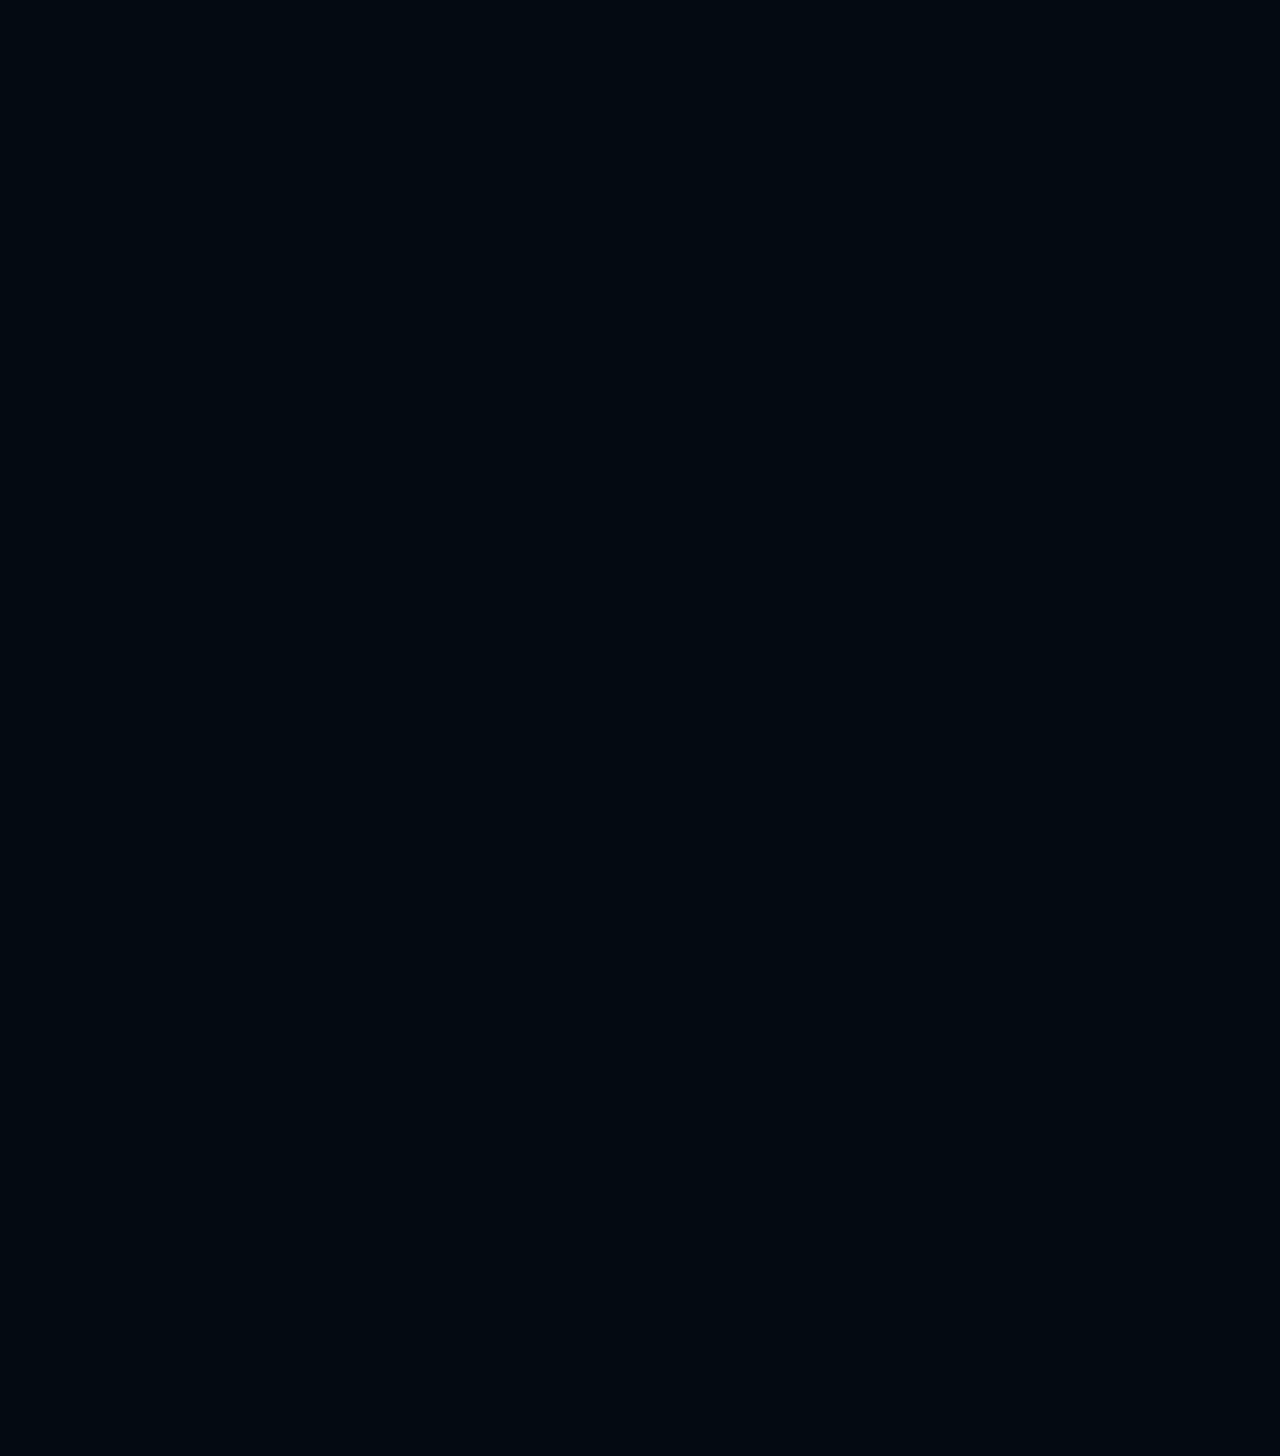
==== commit 6b0fa11a: "Add files via upload" ====
--- a/about.html
+++ b/about.html
@@ -1,493 +1,263 @@
 <!DOCTYPE html>
 <html lang="en">
 <head>
-<meta charset="UTF-8">
-<meta name="viewport" content="width=device-width, initial-scale=1.0">
-<title>About — DataNexus | Sujit Murari</title>
-<link rel="icon" href="./assets/icons/favicon.ico">
-
-<link rel="preconnect" href="https://fonts.googleapis.com">
-<link rel="preconnect" href="https://fonts.gstatic.com" crossorigin>
-<link rel="stylesheet" href="https://fonts.googleapis.com/css2?family=Orbitron:wght@400;700;900&family=Share+Tech+Mono&family=Rajdhani:wght@300;400;600&display=swap">
-<style>
-*,*::before,*::after{box-sizing:border-box;margin:0;padding:0}
-html{scroll-behavior:smooth}
-body{background:#03080f;color:#e4f2ff;font-family:'Rajdhani','Segoe UI',sans-serif;font-size:16px;line-height:1.6;overflow-x:hidden;min-height:100vh}
-a{text-decoration:none}
-::selection{background:#00d4ff;color:#03080f}
-
-/* VARIABLES via classes since we need them without CSS vars for max compat */
-/* Actually using CSS vars is fine, just need the stylesheet to load */
-:root{
-  --bg:#03080f;--bg2:#060d17;
-  --c:#00d4ff;--cg:rgba(0,212,255,.35);--cd:rgba(0,212,255,.12);
-  --gr:#00ff88;--gg:rgba(0,255,136,.35);--gd:rgba(0,255,136,.1);
-  --pu:#a060ff;--or:#ff6b35;--re:#ff2244;
-  --t1:#e4f2ff;--t2:rgba(228,242,255,.55);--t3:rgba(228,242,255,.28);
-  --bd:rgba(0,212,255,.18);--bd2:rgba(0,212,255,.45);
-  --fh:'Orbitron','Courier New',monospace;
-  --fm:'Share Tech Mono','Courier New',monospace;
-  --fb:'Rajdhani','Segoe UI',sans-serif
-}
-
-/* BOOT */
-#boot{position:fixed;inset:0;background:#000;z-index:9999;display:flex;align-items:center;justify-content:center;flex-direction:column;font-family:var(--fm)}
-#boot.off{opacity:0;transition:opacity .6s;pointer-events:none}
-.bwrap{width:min(560px,90vw)}
-.blogo{font-family:var(--fh);font-size:clamp(1.4rem,4vw,2.1rem);font-weight:900;color:var(--c);text-shadow:0 0 20px var(--cg),0 0 40px var(--cd);letter-spacing:.15em;text-align:center;margin-bottom:.3rem}
-.bsub{font-size:.65rem;color:var(--gr);letter-spacing:.25em;text-align:center;margin-bottom:1.75rem;opacity:.75}
-.bbox{background:rgba(0,0,0,.7);border:1px solid var(--bd);border-radius:3px;padding:1.2rem 1.4rem;margin-bottom:1.4rem;min-height:155px;overflow:hidden}
-.bl{font-size:.78rem;margin-bottom:.3rem;color:var(--gr);opacity:0;animation:lin .3s ease forwards}
-@keyframes lin{from{opacity:0;transform:translateX(-5px)}to{opacity:1;transform:none}}
-.bbar-labels{display:flex;justify-content:space-between;font-size:.65rem;color:var(--t2);margin-bottom:.35rem}
-.bbar-track{width:100%;height:3px;background:rgba(255,255,255,.08);border-radius:2px;overflow:hidden}
-.bbar-fill{height:100%;width:0%;background:linear-gradient(90deg,var(--c),var(--gr));transition:width .2s linear;box-shadow:0 0 8px var(--cg)}
-
-/* BG EFFECTS */
-#mtx{position:fixed;inset:0;z-index:0;opacity:.04;pointer-events:none}
-.gbg{position:fixed;inset:0;z-index:0;pointer-events:none;background-image:linear-gradient(rgba(0,212,255,.025) 1px,transparent 1px),linear-gradient(90deg,rgba(0,212,255,.025) 1px,transparent 1px);background-size:64px 64px}
-.scn{position:fixed;left:0;right:0;height:2px;background:linear-gradient(90deg,transparent,var(--c),transparent);opacity:.1;z-index:1;pointer-events:none;animation:scna 8s linear infinite}
-@keyframes scna{from{top:-2px}to{top:100vh}}
-
-/* NAV */
-.nav{position:fixed;top:0;left:0;right:0;height:60px;z-index:500;display:flex;align-items:center;justify-content:space-between;padding:0 2rem;background:rgba(3,8,15,.9);backdrop-filter:blur(18px);border-bottom:1px solid var(--bd)}
-.nlogo{font-family:var(--fh);font-size:.88rem;font-weight:700;color:var(--c);text-shadow:0 0 10px var(--cg);letter-spacing:.12em;display:flex;align-items:center;gap:.4rem}
-.nlogo em{color:var(--gr);font-style:normal}
-.nlinks{display:flex;gap:.2rem;list-style:none}
-.nlinks a{font-family:var(--fm);font-size:.7rem;color:var(--t2);padding:.38rem .7rem;border:1px solid transparent;border-radius:2px;transition:all .25s}
-.nlinks a:hover,.nlinks a.on{color:var(--c);border-color:var(--bd);background:var(--cd);text-shadow:0 0 8px var(--cg)}
-.nlinks a.on::before{content:'B8 ';color:var(--gr)}
-.nright{display:flex;align-items:center;gap:.7rem;font-family:var(--fm);font-size:.65rem;color:var(--t3)}
-.dot{width:6px;height:6px;border-radius:50%;background:var(--gr);box-shadow:0 0 6px var(--gr);animation:blink 2s infinite}
-@keyframes blink{0%,100%{opacity:1}50%{opacity:.2}}
-.nham{display:none;flex-direction:column;gap:5px;cursor:pointer;padding:4px}
-.nham span{display:block;width:20px;height:2px;background:var(--c)}
-.nmob{display:none;position:fixed;top:60px;left:0;right:0;background:rgba(3,8,15,.97);border-bottom:1px solid var(--bd);padding:1rem 2rem;flex-direction:column;gap:.4rem;z-index:499}
-.nmob.open{display:flex}
-.nmob a{font-family:var(--fm);font-size:.82rem;color:var(--t2);padding:.5rem 0;border-bottom:1px solid var(--bd)}
-.nmob a:hover,.nmob a.on{color:var(--c)}
-
-/* PAGE */
-.pw{padding-top:76px;min-height:100vh}
-.sec{padding:4.5rem clamp(1.5rem,7vw,8rem)}
-
-/* CARDS */
-.card{background:rgba(0,212,255,.04);border:1px solid var(--bd);border-radius:3px;position:relative;overflow:hidden;transition:background .3s,border-color .3s,box-shadow .3s}
-.card::before{content:'';position:absolute;top:0;left:0;right:0;height:1px;background:linear-gradient(90deg,transparent,var(--c),transparent);opacity:0;transition:opacity .3s}
-.card:hover{background:rgba(0,212,255,.09);border-color:var(--bd2);box-shadow:0 0 24px rgba(0,212,255,.12)}
-.card:hover::before{opacity:1}
-.cb{padding:1.5rem;position:relative}
-.cb::before,.cb::after{content:'';position:absolute;width:10px;height:10px}
-.cb::before{top:0;left:0;border-top:2px solid var(--c);border-left:2px solid var(--c)}
-.cb::after{bottom:0;right:0;border-bottom:2px solid var(--c);border-right:2px solid var(--c)}
-
-/* BUTTONS */
-.btn{font-family:var(--fm);font-size:.73rem;letter-spacing:.08em;padding:.62rem 1.25rem;border-radius:2px;cursor:pointer;display:inline-flex;align-items:center;gap:.45rem;transition:all .25s;border:1px solid transparent}
-.bc{color:var(--c);border-color:var(--c);box-shadow:0 0 10px rgba(0,212,255,.12)}
-.bc:hover{box-shadow:0 0 22px var(--cg);text-shadow:0 0 8px var(--c)}
-.bg{color:var(--gr);border-color:var(--gr)}
-.bg:hover{box-shadow:0 0 18px var(--gg)}
-.bgh{color:var(--t2);border-color:var(--bd)}
-.bgh:hover{color:var(--c);border-color:var(--c)}
-
-/* TAGS */
-.tag{font-family:var(--fm);font-size:.62rem;padding:.16rem .45rem;border-radius:2px}
-.tc{background:rgba(0,212,255,.08);border:1px solid rgba(0,212,255,.28);color:var(--c)}
-.tg{background:rgba(0,255,136,.08);border:1px solid rgba(0,255,136,.28);color:var(--gr)}
-.tp{background:rgba(160,96,255,.08);border:1px solid rgba(160,96,255,.28);color:var(--pu)}
-.to{background:rgba(255,107,53,.1);border:1px solid rgba(255,107,53,.3);color:var(--or)}
-
-/* FADE IN */
-.fi{opacity:0;transform:translateY(16px);transition:opacity .6s,transform .6s}
-.fi.show{opacity:1;transform:none}
-.d1{transition-delay:.1s}.d2{transition-delay:.2s}.d3{transition-delay:.3s}.d4{transition-delay:.4s}.d5{transition-delay:.5s}
-
-/* SEC HEADER */
-.sh{display:flex;align-items:center;gap:1rem;margin-bottom:2.5rem}
-.sh .ln{flex:1;height:1px;background:linear-gradient(90deg,var(--bd2),transparent)}
-.st{font-family:var(--fh);font-size:.75rem;font-weight:700;letter-spacing:.22em;color:var(--c);text-shadow:0 0 10px var(--cg);white-space:nowrap}
-.st .n{color:var(--gr);margin-right:.5rem}
-
-/* HERO */
-.hero{min-height:100vh;padding:0 clamp(1.5rem,7vw,8rem);display:flex;flex-direction:column;justify-content:center;position:relative}
-.heye{font-family:var(--fm);font-size:.68rem;color:var(--gr);letter-spacing:.3em;margin-bottom:1rem;display:flex;align-items:center;gap:.7rem}
-.heye::before{content:'';width:34px;height:1px;background:var(--gr)}
-.hname{font-family:var(--fh);font-size:clamp(2.5rem,8vw,6rem);font-weight:900;line-height:1;letter-spacing:-.02em;background:linear-gradient(140deg,#fff 25%,var(--c) 85%);-webkit-background-clip:text;-webkit-text-fill-color:transparent;background-clip:text;margin-bottom:.6rem}
-.hrole{font-family:var(--fh);font-size:clamp(.78rem,1.8vw,1.05rem);font-weight:400;color:var(--c);letter-spacing:.28em;margin-bottom:1.4rem;text-shadow:0 0 14px var(--cg)}
-.htag{font-size:clamp(.95rem,2vw,1.15rem);color:var(--t2);font-weight:300;max-width:490px;margin-bottom:1.9rem;line-height:1.75}
-.htag span{color:var(--c)}
-.htools{display:flex;flex-wrap:wrap;gap:.45rem;margin-bottom:2.25rem}
-.htool{font-family:var(--fm);font-size:.66rem;padding:.28rem .65rem;border:1px solid var(--bd);border-radius:2px;color:var(--t2);transition:all .25s}
-.htool:hover{border-color:var(--c);color:var(--c);background:var(--cd)}
-.hcta{display:flex;flex-wrap:wrap;gap:.8rem}
-.htick{margin-top:2.25rem;font-family:var(--fm);font-size:.66rem;color:var(--t3);display:flex;align-items:center;gap:.55rem}
-.htick em{color:var(--gr);font-style:normal}
-
-/* RADAR */
-.radar{position:absolute;right:5%;top:50%;transform:translateY(-50%);width:320px;height:320px;pointer-events:none;opacity:.05}
-.rr{position:absolute;inset:0;border-radius:50%;border:1px solid var(--c);animation:rra 5s ease-out infinite}
-.rr:nth-child(2){animation-delay:1.25s}.rr:nth-child(3){animation-delay:2.5s}.rr:nth-child(4){animation-delay:3.75s}
-@keyframes rra{0%{transform:scale(.1);opacity:1}100%{transform:scale(1);opacity:0}}
-
-/* KPI */
-.kgrid{display:grid;grid-template-columns:repeat(auto-fit,minmax(205px,1fr));gap:1.5rem}
-.kcard{padding:1.7rem}
-.klbl{font-family:var(--fm);font-size:.6rem;color:var(--t3);letter-spacing:.2em;margin-bottom:.85rem;display:flex;align-items:center;gap:.4rem}
-.klbl::before{content:'C8';color:var(--c)}
-.kval{font-family:var(--fh);font-size:clamp(1.9rem,4vw,2.7rem);font-weight:900;color:var(--c);text-shadow:0 0 14px var(--cg);line-height:1;margin-bottom:.4rem}
-.kval.g{color:var(--gr);text-shadow:0 0 14px var(--gg)}
-.kval.p{color:var(--pu);text-shadow:0 0 14px rgba(160,96,255,.4)}
-.kval.o{color:var(--or);text-shadow:0 0 14px rgba(255,107,53,.4)}
-.ksub{font-family:var(--fm);font-size:.66rem;color:var(--t2)}
-.ksp{margin-top:.9rem;height:2px;border-radius:1px;background:linear-gradient(90deg,var(--c),var(--gr));box-shadow:0 0 6px var(--cg);animation:ksp 3s ease infinite alternate}
-@keyframes ksp{from{opacity:.5}to{opacity:1}}
-
-/* SKILLS */
-.sgrid{display:grid;grid-template-columns:repeat(auto-fit,minmax(320px,1fr));gap:1.9rem}
-.sgroup{padding:1.7rem}
-.sgt{font-family:var(--fh);font-size:.7rem;letter-spacing:.2em;color:var(--gr);margin-bottom:1.4rem;padding-bottom:.65rem;border-bottom:1px solid var(--bd);display:flex;align-items:center;gap:.45rem}
-.ski{margin-bottom:1.15rem}
-.skh{display:flex;justify-content:space-between;margin-bottom:.38rem}
-.skn{font-family:var(--fm);font-size:.78rem;color:var(--t1)}
-.skp{font-family:var(--fm);font-size:.66rem;color:var(--c)}
-.skt{height:4px;background:rgba(255,255,255,.06);border-radius:2px;overflow:visible;position:relative}
-.skf{height:100%;border-radius:2px;width:0%;transition:width 1.2s cubic-bezier(.4,0,.2,1);position:relative}
-.skf::after{content:'';position:absolute;right:0;top:50%;transform:translateY(-50%);width:6px;height:6px;border-radius:50%;background:inherit;box-shadow:inherit}
-.skf.bc{background:linear-gradient(90deg,var(--c),#00aaff);box-shadow:0 0 8px var(--cg)}
-.skf.bg{background:linear-gradient(90deg,var(--gr),#00cc66);box-shadow:0 0 8px var(--gg)}
-.skf.bp{background:linear-gradient(90deg,#7b2fff,var(--pu));box-shadow:0 0 8px rgba(160,96,255,.4)}
-.skm{font-family:var(--fm);font-size:.6rem;color:var(--t3);margin-top:.28rem}
-
-/* PROJECTS */
-.pgrid{display:grid;grid-template-columns:repeat(auto-fill,minmax(300px,1fr));gap:1.7rem}
-.pcard{padding:1.7rem;display:flex;flex-direction:column;gap:.85rem}
-.pid{font-family:var(--fm);font-size:.6rem;color:var(--t3)}
-.ptitle{font-family:var(--fh);font-size:.98rem;font-weight:700;color:var(--t1);letter-spacing:.02em;line-height:1.3}
-.pds{font-family:var(--fm);font-size:.66rem;color:var(--t3)}
-.pds::before{content:'B8  Dataset: ';color:var(--c)}
-.pins{font-size:.86rem;color:var(--t2);line-height:1.65;padding:.68rem;background:rgba(0,0,0,.28);border-left:2px solid var(--c);border-radius:0 2px 2px 0}
-.ptags{display:flex;flex-wrap:wrap;gap:.32rem}
-.pfoot{margin-top:auto;padding-top:.85rem;border-top:1px solid var(--bd);display:flex;gap:.65rem;flex-wrap:wrap}
-
-/* ABOUT */
-.agrid{display:grid;grid-template-columns:290px 1fr;gap:2.75rem;align-items:start}
-.profbox{padding:1.7rem;text-align:center;position:sticky;top:80px}
-.pimgw{width:145px;height:145px;margin:0 auto 1.2rem;position:relative}
-.pring{position:absolute;inset:-4px;border-radius:50%;background:conic-gradient(var(--c),var(--gr),var(--pu),var(--c));animation:spin 5s linear infinite}
-.pring2{position:absolute;inset:-1px;border-radius:50%;background:#03080f}
-@keyframes spin{to{transform:rotate(360deg)}}
-.pimg{width:100%;height:100%;border-radius:50%;object-fit:cover;position:relative;z-index:2;filter:saturate(.75) brightness(.9);transition:filter .3s}
-.pimg:hover{filter:saturate(1) brightness(1)}
-.pname{font-family:var(--fh);font-size:1.05rem;font-weight:700;color:var(--t1);letter-spacing:.06em;margin-bottom:.22rem}
-.prole{font-family:var(--fm);font-size:.66rem;color:var(--c);letter-spacing:.15em;margin-bottom:1.2rem}
-.ptags2{display:flex;flex-wrap:wrap;gap:.32rem;justify-content:center;margin-bottom:1.4rem}
-.pstats{display:flex;flex-direction:column;gap:.55rem;text-align:left}
-.ps{display:flex;justify-content:space-between;font-family:var(--fm);font-size:.66rem;padding:.32rem 0;border-bottom:1px solid var(--bd)}
-.ps .k{color:var(--t3)}.ps .v{color:var(--c)}
-
-/* TERMINAL */
-.term{font-family:var(--fm);background:rgba(0,0,0,.4);border:1px solid var(--bd);border-radius:3px;overflow:hidden}
-.tbar{display:flex;align-items:center;gap:.38rem;padding:.52rem .9rem;background:rgba(0,212,255,.04);border-bottom:1px solid var(--bd)}
-.td{width:8px;height:8px;border-radius:50%}.tdr{background:#ff5f56}.tdy{background:#ffbd2e}.tdg{background:#27c93f}
-.ttl{font-size:.65rem;color:var(--t3);margin-left:.38rem}
-.tbody{padding:1.4rem;line-height:1.85;font-size:.78rem}
-.tp{color:var(--gr)}.tc{color:var(--c)}.tou{color:var(--t2);display:block;margin-bottom:.18rem}.thi{color:var(--c)}.tco{color:var(--t3)}
-.cur{display:inline-block;width:7px;height:13px;background:var(--gr);vertical-align:middle;margin-left:2px;animation:blink 1s step-end infinite}
-
-/* TIMELINE */
-.tl{display:flex;flex-direction:column;gap:1.2rem}
-.tli{display:flex;gap:1.15rem;padding:1.2rem}
-.tldot{flex-shrink:0;width:8px;height:8px;border-radius:50%;background:var(--c);box-shadow:0 0 8px var(--c);margin-top:.35rem}
-.tldate{font-family:var(--fm);font-size:.6rem;color:var(--t3);margin-bottom:.28rem}
-.tltitle{font-family:var(--fh);font-size:.86rem;font-weight:600;color:var(--t1)}
-.tlsub{font-size:.8rem;color:var(--c);margin-bottom:.28rem}
-.tldesc{font-size:.8rem;color:var(--t2);line-height:1.6}
-
-/* CONNECT */
-.cgrid{display:grid;grid-template-columns:repeat(auto-fit,minmax(235px,1fr));gap:1.7rem;max-width:980px}
-.cnode{display:block;padding:1.9rem 1.45rem;text-align:center}
-.cicon{width:58px;height:58px;border-radius:50%;margin:0 auto 1.15rem;display:flex;align-items:center;justify-content:center;border:2px solid var(--bd);transition:all .3s;position:relative}
-.cicon::after{content:'';position:absolute;inset:-8px;border-radius:50%;border:1px solid var(--c);opacity:0;animation:ping 2.5s ease infinite}
-@keyframes ping{0%{transform:scale(1);opacity:.45}100%{transform:scale(1.7);opacity:0}}
-.cnode:hover .cicon{border-color:var(--c);box-shadow:0 0 20px var(--cg)}
-.cplat{font-family:var(--fh);font-size:.8rem;font-weight:600;color:var(--t1);letter-spacing:.1em;margin-bottom:.28rem}
-.chandle{font-family:var(--fm);font-size:.68rem;color:var(--c);margin-bottom:.45rem}
-.cdesc{font-size:.76rem;color:var(--t3);line-height:1.5}
-.cstat{margin-top:.85rem;font-family:var(--fm);font-size:.6rem;color:var(--t3)}
-
-/* CONTACT */
-.contactgrid{display:grid;grid-template-columns:1fr 1.55fr;gap:2.75rem;align-items:start}
-.cicard{padding:1.15rem;margin-bottom:.9rem}
-.cilbl{font-family:var(--fm);font-size:.6rem;color:var(--t3);letter-spacing:.2em;margin-bottom:.38rem}
-.cival{font-family:var(--fm);font-size:.86rem;color:var(--c)}
-.cisub{font-family:var(--fm);font-size:.68rem;color:var(--t2);margin-top:.18rem}
-.fbody{padding:1.4rem}
-.fline{display:flex;align-items:center;gap:.7rem;margin-bottom:1.15rem;flex-wrap:wrap}
-.fprompt{color:var(--gr);font-family:var(--fm);font-size:.8rem;white-space:nowrap}
-.flbl{font-size:.76rem;color:var(--t2);white-space:nowrap;font-family:var(--fm)}
-.fin{flex:1;min-width:170px;background:transparent;border:none;border-bottom:1px solid var(--bd);color:var(--c);font-family:var(--fm);font-size:.8rem;padding:.22rem 0;outline:none;transition:border-color .25s}
-.fin:focus{border-bottom-color:var(--c)}
-.fin::placeholder{color:var(--t3)}
-textarea.fin{border:1px solid var(--bd);padding:.65rem;resize:vertical;min-height:90px;border-radius:2px;width:100%;margin-top:.38rem}
-textarea.fin:focus{border-color:var(--c)}
-.fsub{display:flex;align-items:center;gap:.9rem;flex-wrap:wrap;margin-top:1.6rem}
-.fst{font-family:var(--fm);font-size:.7rem;color:var(--t3)}
-.fst.ok{color:var(--gr)}.fst.err{color:var(--re)}
-
-/* FOOTER */
-footer{border-top:1px solid var(--bd);padding:1.65rem clamp(1.5rem,7vw,8rem);display:flex;justify-content:space-between;align-items:center;flex-wrap:wrap;gap:.7rem}
-.ftl,.ftr{font-family:var(--fm);font-size:.66rem;color:var(--t3)}
-.ftl span{color:var(--c)}
-
-/* RESPONSIVE */
-@media(max-width:900px){.agrid{grid-template-columns:1fr}.profbox{position:static;max-width:310px;margin:0 auto}.contactgrid{grid-template-columns:1fr}.radar{display:none}}
-@media(max-width:720px){.nlinks,.nright{display:none}.nham{display:flex}}
-@media(max-width:480px){.hcta,.fsub{flex-direction:column}.btn{width:100%;justify-content:center}.pgrid{grid-template-columns:1fr}.cgrid{grid-template-columns:1fr}footer{flex-direction:column;text-align:center}}
-</style>
-
+  <meta charset="UTF-8">
+  <meta name="viewport" content="width=device-width, initial-scale=1.0">
+  <title>About — DataNexus | Sujit Murari</title>
+  <link rel="icon" href="./assets/icons/favicon.ico">
+  <link rel="preconnect" href="https://fonts.googleapis.com">
+  <link rel="preconnect" href="https://fonts.gstatic.com" crossorigin>
+  <link href="https://fonts.googleapis.com/css2?family=Orbitron:wght@400;600;700;900&family=Share+Tech+Mono&family=Rajdhani:wght@300;400;500;600;700&display=swap" rel="stylesheet">
+  <link rel="stylesheet" href="./assets/css/style.css">
+  <style>
+    /* CRITICAL: Structural fallback before full CSS loads */
+    *,*::before,*::after{box-sizing:border-box;margin:0;padding:0}
+    body{background:#040a12;color:#e8f4fd;font-family:monospace;overflow-x:hidden}
+    #boot-screen{position:fixed;inset:0;background:#000;z-index:9999;display:flex;align-items:center;justify-content:center;flex-direction:column}
+    #site-wrapper{opacity:0;transition:opacity 0.8s ease;position:relative;z-index:2}
+    #site-wrapper.visible{opacity:1}
+  </style>
 </head>
 <body>
 
-<canvas id="mtx"></canvas>
-<div class="gbg"></div>
-<div class="scn"></div>
-<div id="pg">
-
-<nav class="nav">
-  <a href="./index.html" class="nlogo"><em>[</em>DN<em>]</em>&nbsp;DATANEXUS</a>
-  <ul class="nlinks">
-    <li><a href="./index.html">Home</a></li>
-    <li><a href="./skills.html">Skills</a></li>
-    <li><a href="./projects.html">Projects</a></li>
-    <li><a href="./about.html">About</a></li>
-    <li><a href="./connect.html">Connect</a></li>
-    <li><a href="./contact.html">Contact</a></li>
-  </ul>
-  <div class="nright"><div class="dot"></div><span id="clk">00:00:00</span></div>
-  <div class="nham" id="nham"><span></span><span></span><span></span></div>
-</nav>
-<div class="nmob" id="nmob">
-  <a href="./index.html">&#9672; Home</a>
-  <a href="./skills.html">&#9672; Skills</a>
-  <a href="./projects.html">&#9672; Projects</a>
-  <a href="./about.html">&#9672; About</a>
-  <a href="./connect.html">&#9672; Connect</a>
-  <a href="./contact.html">&#9672; Contact</a>
+<div id="site-wrapper">
+  <canvas id="matrix-canvas"></canvas>
+  <div class="grid-overlay"></div>
+  <div class="scan-line"></div>
+
+  <nav class="nav">
+    <a href="./index.html" class="nav-logo">
+      <span class="logo-bracket">[</span>DN<span class="logo-bracket">]</span> DATANEXUS
+    </a>
+    <ul class="nav-links">
+      <li><a href="./index.html">Home</a></li>
+      <li><a href="./skills.html">Skills</a></li>
+      <li><a href="./projects.html">Projects</a></li>
+      <li><a href="./lab.html">Analytics Lab</a></li>
+      <li><a href="./about.html">About</a></li>
+      <li><a href="./connect.html">Connect</a></li>
+      <li><a href="./contact.html">Contact</a></li>
+    </ul>
+    <div class="nav-status"><div class="status-dot"></div><span id="nav-clock">00:00:00</span></div>
+    <div class="nav-toggle" id="nav-toggle"><span></span><span></span><span></span></div>
+  </nav>
+  <div class="nav-mobile" id="nav-mobile">
+    <a href="./index.html">◈ Home</a><a href="./skills.html">◈ Skills</a>
+    <a href="./projects.html">◈ Projects</a><a href="./lab.html">◈ Analytics Lab</a>
+    <a href="./about.html">◈ About</a><a href="./connect.html">◈ Connect</a><a href="./contact.html">◈ Contact</a>
+  </div>
+
+  <main class="page page-section">
+
+    <div style="margin-bottom: 2rem;">
+      <div style="font-family: var(--font-mono); font-size: 0.7rem; color: var(--green); letter-spacing: 0.3em; margin-bottom: 0.75rem;">
+        ◈ ANALYST PROFILE — BIOGRAPHICAL DATA
+      </div>
+      <h1 style="font-family: var(--font-display); font-size: clamp(2rem, 5vw, 3.5rem); font-weight: 900; letter-spacing: -0.02em; background: linear-gradient(135deg, #fff 30%, var(--cyan) 100%); -webkit-background-clip: text; -webkit-text-fill-color: transparent; background-clip: text;">
+        ABOUT
+      </h1>
+    </div>
+
+    <div class="about-layout">
+
+      <!-- Left: Profile Panel -->
+      <div class="glow-card bracket-card profile-panel fade-in">
+
+        <div class="profile-img-wrap">
+          <img src="./assets/images/profile.png" alt="Sujit Murari" class="profile-img">
+        </div>
+
+        <div class="profile-name">SUJIT MURARI</div>
+        <div class="profile-role">BUSINESS ANALYTICS STUDENT</div>
+
+        <div style="display: flex; flex-wrap: wrap; gap: 0.35rem; justify-content: center; margin: 0.75rem 0;">
+          <span class="tag tag-cyan">Tableau</span>
+          <span class="tag tag-green">Python</span>
+          <span class="tag tag-purple">SQL</span>
+          <span class="tag tag-cyan">Excel</span>
+        </div>
+
+        <div class="profile-stats">
+          <div class="profile-stat">
+            <span class="key">Institution</span>
+            <span class="val">DBUU</span>
+          </div>
+          <div class="profile-stat">
+            <span class="key">Program</span>
+            <span class="val">BBA Analytics</span>
+          </div>
+          <div class="profile-stat">
+            <span class="key">Semester</span>
+            <span class="val">IV (2025)</span>
+          </div>
+          <div class="profile-stat">
+            <span class="key">Location</span>
+            <span class="val">Uttarakhand, IN</span>
+          </div>
+          <div class="profile-stat">
+            <span class="key">Status</span>
+            <span class="val" style="color: var(--green);">Available</span>
+          </div>
+          <div class="profile-stat">
+            <span class="key">Focus</span>
+            <span class="val">Data Viz · BI</span>
+          </div>
+        </div>
+
+        <div style="margin-top: 1.5rem;">
+          <a href="./contact.html" class="btn btn-primary" style="width: 100%; justify-content: center; font-size: 0.75rem;">▸ Hire Me</a>
+        </div>
+
+      </div>
+
+      <!-- Right: Terminal Bio + Timeline -->
+      <div>
+
+        <!-- Terminal Bio -->
+        <div class="terminal-bio glow-card fade-in stagger-1">
+          <div class="terminal-titlebar">
+            <div class="t-dot red"></div>
+            <div class="t-dot yellow"></div>
+            <div class="t-dot green"></div>
+            <div class="terminal-title">analyst@datanexus:~$ cat about.txt</div>
+          </div>
+          <div class="terminal-body">
+
+            <div class="t-line">
+              <span class="t-prompt">sujit@nexus:~$</span>
+              <span class="t-cmd">cat about.txt</span>
+            </div>
+
+            <div style="height: 0.75rem;"></div>
+
+            <div class="t-output" style="display: block; margin-left: 0;">
+              I am a <span class="t-highlight">Business Analytics student</span> specializing in data visualization,
+              dashboard development, and statistical analysis at Dev Bhoomi Uttarakhand University,
+              currently in <span class="t-value">Semester IV</span>.
+            </div>
+
+            <div style="height: 0.75rem;"></div>
+
+            <div class="t-output" style="display: block; margin-left: 0;">
+              My work focuses on building <span class="t-highlight">executive-grade Tableau dashboards</span> that
+              transform raw business data into actionable intelligence. I approach every dataset
+              with a rigorous, data-driven mindset — cleaning, modeling, and visualizing to
+              surface insights that drive real decisions.
+            </div>
+
+            <div style="height: 0.75rem;"></div>
+
+            <div class="t-output" style="display: block; margin-left: 0;">
+              Core domains: <span class="t-highlight">Pricing Analytics</span> · <span class="t-highlight">Revenue Intelligence</span> ·
+              <span class="t-highlight">Customer Segmentation</span> · <span class="t-highlight">KPI Monitoring</span> ·
+              <span class="t-highlight">Statistical Modeling</span>
+            </div>
+
+            <div style="height: 0.75rem;"></div>
+
+            <div class="t-output" style="display: block; margin-left: 0; color: var(--text-dim);">
+              <span class="t-comment"># Philosophy: Every number tells a story. My job is to find it.</span>
+            </div>
+
+            <div style="height: 1rem;"></div>
+
+            <div class="t-line">
+              <span class="t-prompt">sujit@nexus:~$</span>
+              <span class="t-cmd">ls ./projects/</span>
+            </div>
+
+            <div class="t-output" style="display: block; margin-left: 0; color: var(--cyan);">
+              flight_pricing_analytics/&nbsp;&nbsp; flipkart_dashboard/&nbsp;&nbsp; gym_analytics/&nbsp;&nbsp; retail_intelligence/
+            </div>
+
+            <div style="height: 0.75rem;"></div>
+
+            <div class="t-line">
+              <span class="t-prompt">sujit@nexus:~$</span>
+              <span class="cursor"></span>
+            </div>
+
+          </div>
+        </div>
+
+        <!-- Education / Journey Timeline -->
+        <div class="section-header fade-in" style="margin-top: 3rem; margin-bottom: 1.5rem;">
+          <div class="section-title"><span class="num">◈</span> EDUCATION & JOURNEY</div>
+          <div class="header-line"></div>
+        </div>
+
+        <div class="timeline">
+
+          <div class="glow-card timeline-item fade-in stagger-1">
+            <div class="timeline-dot"></div>
+            <div>
+              <div class="timeline-date">2023 — PRESENT</div>
+              <div class="timeline-title">BBA — Business Analytics</div>
+              <div class="timeline-sub">Dev Bhoomi Uttarakhand University</div>
+              <div class="timeline-desc">Specializing in Business Analytics with focus on Finance Analytics (24BAN206I), Cost & Management Accounting, HRM, and HR Planning. Building real-world analytics projects as part of curriculum and self-directed study.</div>
+            </div>
+          </div>
+
+          <div class="glow-card timeline-item fade-in stagger-2">
+            <div class="timeline-dot" style="background: var(--green); box-shadow: 0 0 8px var(--green);"></div>
+            <div>
+              <div class="timeline-date">2024</div>
+              <div class="timeline-title">Tableau Analytics Projects</div>
+              <div class="timeline-sub">Self-Directed Practice</div>
+              <div class="timeline-desc">Built 4 production-level Tableau dashboards analyzing flight pricing, e-commerce data, fitness tracking, and retail sales. Developed expertise in calculated fields, parameters, dual-axis charts, and KPI visualization.</div>
+            </div>
+          </div>
+
+          <div class="glow-card timeline-item fade-in stagger-3">
+            <div class="timeline-dot" style="background: #b084ff; box-shadow: 0 0 8px rgba(123,47,255,0.5);"></div>
+            <div>
+              <div class="timeline-date">2023</div>
+              <div class="timeline-title">Analytics Foundations</div>
+              <div class="timeline-sub">Python · SQL · Statistics</div>
+              <div class="timeline-desc">Developed core data analysis skills: Python with Pandas, SQL for data querying, and statistical methods including regression, correlation, and hypothesis testing applied to real business datasets.</div>
+            </div>
+          </div>
+
+        </div>
+
+        <!-- Interests -->
+        <div class="section-header fade-in" style="margin-top: 3rem; margin-bottom: 1.5rem;">
+          <div class="section-title"><span class="num">◈</span> ANALYTICAL INTERESTS</div>
+          <div class="header-line"></div>
+        </div>
+
+        <div style="display: grid; grid-template-columns: 1fr 1fr; gap: 1rem;">
+          <div class="glow-card fade-in stagger-1" style="padding: 1rem 1.25rem;">
+            <div style="font-family: var(--font-mono); font-size: 0.65rem; color: var(--cyan); margin-bottom: 0.35rem;">◈ PRIMARY</div>
+            <div style="font-size: 0.85rem; color: var(--text-primary);">Pricing & Revenue Analytics</div>
+          </div>
+          <div class="glow-card fade-in stagger-2" style="padding: 1rem 1.25rem;">
+            <div style="font-family: var(--font-mono); font-size: 0.65rem; color: var(--green); margin-bottom: 0.35rem;">◈ PRIMARY</div>
+            <div style="font-size: 0.85rem; color: var(--text-primary);">Data Visualization & Dashboards</div>
+          </div>
+          <div class="glow-card fade-in stagger-3" style="padding: 1rem 1.25rem;">
+            <div style="font-family: var(--font-mono); font-size: 0.65rem; color: #b084ff; margin-bottom: 0.35rem;">◈ SECONDARY</div>
+            <div style="font-size: 0.85rem; color: var(--text-primary);">Customer Segmentation</div>
+          </div>
+          <div class="glow-card fade-in stagger-4" style="padding: 1rem 1.25rem;">
+            <div style="font-family: var(--font-mono); font-size: 0.65rem; color: var(--orange); margin-bottom: 0.35rem;">◈ SECONDARY</div>
+            <div style="font-size: 0.85rem; color: var(--text-primary);">Financial Analytics</div>
+          </div>
+        </div>
+
+      </div><!-- end right col -->
+    </div><!-- end about-layout -->
+
+  </main>
+
+  <footer class="footer">
+    <div class="footer-left"><span>[DN]</span> DATANEXUS v2.0 — <span>SUJIT MURARI</span></div>
+    <div class="footer-right">DEV BHOOMI UTTARAKHAND UNIVERSITY · SEM IV · 2025</div>
+  </footer>
+
 </div>
 
-<main class="pw sec">
-  <div class="fi" style="margin-bottom:2.25rem">
-    <div style="font-family:var(--fm);font-size:.66rem;color:var(--gr);letter-spacing:.3em;margin-bottom:.55rem">&#9672; ANALYST PROFILE &mdash; BIOGRAPHICAL DATA</div>
-    <h1 style="font-family:var(--fh);font-size:clamp(2rem,6vw,3.4rem);font-weight:900;letter-spacing:-.02em;background:linear-gradient(140deg,#fff 25%,var(--c) 85%);-webkit-background-clip:text;-webkit-text-fill-color:transparent;background-clip:text">ABOUT</h1>
-  </div>
-  <div class="agrid">
-    <div class="card cb profbox fi">
-      <div class="pimgw"><div class="pring"></div><div class="pring2"></div><img src="./assets/images/profile.png" alt="Sujit Murari" class="pimg"></div>
-      <div class="pname">SUJIT MURARI</div>
-      <div class="prole">BUSINESS ANALYTICS STUDENT</div>
-      <div class="ptags2"><span class="tag tc">Tableau</span><span class="tag tg">Python</span><span class="tag tp">SQL</span><span class="tag tc">Excel</span></div>
-      <div class="pstats">
-        <div class="ps"><span class="k">Institution</span><span class="v">DBUU</span></div>
-        <div class="ps"><span class="k">Program</span><span class="v">BBA Analytics</span></div>
-        <div class="ps"><span class="k">Semester</span><span class="v">IV (2025)</span></div>
-        <div class="ps"><span class="k">Location</span><span class="v">Uttarakhand, IN</span></div>
-        <div class="ps"><span class="k">Status</span><span class="v" style="color:var(--gr)">Available</span></div>
-        <div class="ps"><span class="k">Focus</span><span class="v">Data Viz &middot; BI</span></div>
-      </div>
-      <div style="margin-top:1.4rem"><a href="./contact.html" class="btn bc" style="width:100%;justify-content:center;font-size:.72rem">&#9658; Hire Me</a></div>
-    </div>
-    <div>
-      <div class="term card fi d1">
-        <div class="tbar"><div class="td tdr"></div><div class="td tdy"></div><div class="td tdg"></div><div class="ttl">analyst@datanexus:~$ cat about.txt</div></div>
-        <div class="tbody">
-          <div style="margin-bottom:.45rem"><span class="tp">sujit@nexus:~$</span> <span class="tc">cat about.txt</span></div><br>
-          <span class="tou">I am a <span class="thi">Business Analytics student</span> specializing in data visualization, dashboard development, and statistical analysis at Dev Bhoomi Uttarakhand University, currently in <span style="color:var(--or)">Semester IV</span>.</span>
-          <br>
-          <span class="tou">My work focuses on building <span class="thi">executive-grade Tableau dashboards</span> that transform raw business data into actionable intelligence &mdash; covering pricing, revenue, customer segmentation, and KPI monitoring.</span>
-          <br>
-          <span class="tou">Core domains: <span class="thi">Pricing Analytics</span> &middot; <span class="thi">Revenue Intelligence</span> &middot; <span class="thi">Customer Segmentation</span> &middot; <span class="thi">Statistical Modeling</span></span>
-          <br>
-          <span class="tou tco"># Philosophy: Every number tells a story. My job is to find it.</span><br>
-          <div style="margin-top:.9rem"><span class="tp">sujit@nexus:~$</span> <span class="tc">ls ./projects/</span></div>
-          <div style="color:var(--c);font-size:.76rem;margin:.32rem 0">flight_analytics/&nbsp; flipkart_dashboard/&nbsp; gym_analytics/&nbsp; retail_intelligence/</div>
-          <div><span class="tp">sujit@nexus:~$</span> <span class="cur"></span></div>
-        </div>
-      </div>
-      <div class="sh fi" style="margin-top:2.75rem;margin-bottom:1.4rem"><div class="st"><span class="n">&#9672;</span> EDUCATION &amp; JOURNEY</div><div class="ln"></div></div>
-      <div class="tl">
-        <div class="card tli fi d1"><div class="tldot"></div><div><div class="tldate">2023 &mdash; PRESENT</div><div class="tltitle">BBA &mdash; Business Analytics</div><div class="tlsub">Dev Bhoomi Uttarakhand University</div><div class="tldesc">Specializing in Business Analytics with focus on Finance Analytics, Cost &amp; Management Accounting, HRM, and HR Planning. Building analytics projects alongside curriculum.</div></div></div>
-        <div class="card tli fi d2"><div class="tldot" style="background:var(--gr);box-shadow:0 0 8px var(--gr)"></div><div><div class="tldate">2024</div><div class="tltitle">Tableau Analytics Projects</div><div class="tlsub">Self-Directed Practice</div><div class="tldesc">Built 4 production-level Tableau dashboards on flight pricing, e-commerce, fitness, and retail. Developed expertise in calculated fields, dual-axis charts, parameters, and KPI design.</div></div></div>
-        <div class="card tli fi d3"><div class="tldot" style="background:var(--pu);box-shadow:0 0 8px rgba(160,96,255,.5)"></div><div><div class="tldate">2023</div><div class="tltitle">Analytics Foundations</div><div class="tlsub">Python &middot; SQL &middot; Statistics</div><div class="tldesc">Developed core data analysis skills: Python with Pandas, SQL for data querying, and statistical methods including regression, correlation, and hypothesis testing.</div></div></div>
-      </div>
-    </div>
-  </div>
-</main>
-
-
-<footer>
-  <div class="ftl"><span>[DN]</span> DATANEXUS v2.0 &mdash; <span>SUJIT MURARI</span></div>
-  <div class="ftr">DEV BHOOMI UTTARAKHAND UNIVERSITY &middot; SEM IV &middot; 2025</div>
-</footer>
-</div>
-
-<script>
-// ── BOOT (index only) ──────────────────────────────────────
-var LINES=[
-  {t:80,  h:'<span style="color:#00d4ff">[SYS]</span> DATANEXUS v2.0 &mdash; Analytics Platform'},
-  {t:450, h:'<span style="color:#00d4ff">[INF]</span> Initializing analytics kernel...'},
-  {t:850, h:'<span style="color:#00ff88">[OK ]</span> Memory allocated: 8.2 GB'},
-  {t:1150,h:'<span style="color:#00ff88">[OK ]</span> Module: <span style="color:#00d4ff">tableau.connector</span>'},
-  {t:1450,h:'<span style="color:#00ff88">[OK ]</span> Module: <span style="color:#00d4ff">sql.engine</span>'},
-  {t:1750,h:'<span style="color:#00ff88">[OK ]</span> Module: <span style="color:#00d4ff">python.analytics</span>'},
-  {t:2050,h:'<span style="color:#00ff88">[OK ]</span> Module: <span style="color:#00d4ff">excel.processor</span>'},
-  {t:2350,h:'<span style="color:#00ff88">[OK ]</span> Module: <span style="color:#00d4ff">pandas.dataframes</span>'},
-  {t:2700,h:'<span style="color:#ff6b35">[INF]</span> Calibrating dashboard environment...'},
-  {t:2950,h:'<span style="color:#00ff88">[OK ]</span> Visualization engine ready'},
-  {t:3200,h:'<span style="color:#00ff88">[OK ]</span> KPI metrics loaded &mdash; 4 dashboards active'},
-  {t:3450,h:'<span style="color:#00d4ff">&mdash;&mdash;&mdash;&mdash;&mdash;&mdash;&mdash;&mdash;&mdash;&mdash;&mdash;&mdash;&mdash;&mdash;&mdash;&mdash;&mdash;&mdash;&mdash;</span>'},
-  {t:3650,h:'<span style="color:#00ff88"> &gt;&gt; SYSTEM READY. Welcome, Analyst.</span>'}
-];
-function hideBoot(){
-  var b=document.getElementById('boot');
-  if(!b)return;
-  b.classList.add('off');
-  setTimeout(function(){if(b.parentNode)b.parentNode.removeChild(b);},700);
-}
-function runBoot(){
-  var box=document.getElementById('bbox'),
-      fill=document.getElementById('bfill'),
-      pct=document.getElementById('bpct'),
-      total=LINES.length,
-      safe=setTimeout(hideBoot,7000);
-  LINES.forEach(function(item,i){
-    setTimeout(function(){
-      if(box){var r=document.createElement('div');r.className='bl';r.innerHTML=item.h;box.appendChild(r);box.scrollTop=box.scrollHeight;}
-      var p=Math.round(((i+1)/total)*100);
-      if(fill)fill.style.width=p+'%';
-      if(pct)pct.textContent=p+'%';
-      if(i===total-1){clearTimeout(safe);setTimeout(hideBoot,900);}
-    },item.t);
-  });
-}
-
-// ── MATRIX RAIN ────────────────────────────────────────────
-function rain(){
-  var c=document.getElementById('mtx');if(!c)return;
-  var ctx=c.getContext('2d'),CH='ABCDEFGHIJKLMNOPQRSTUVWXYZ0123456789@#$%^&*><{}[]|',FS=12,cols,drops;
-  function resize(){c.width=window.innerWidth;c.height=window.innerHeight;cols=Math.floor(c.width/FS);drops=[];for(var i=0;i<cols;i++)drops[i]=(Math.random()*-80)|0;}
-  resize();window.addEventListener('resize',resize);
-  setInterval(function(){
-    ctx.fillStyle='rgba(3,8,15,.07)';ctx.fillRect(0,0,c.width,c.height);
-    ctx.fillStyle='#00d4ff';ctx.font=FS+'px monospace';
-    for(var i=0;i<cols;i++){ctx.fillText(CH[Math.random()*CH.length|0],i*FS,drops[i]*FS);if(drops[i]*FS>c.height&&Math.random()>.975)drops[i]=0;drops[i]++;}
-  },55);
-}
-
-// ── SCROLL REVEALS ─────────────────────────────────────────
-function reveals(){
-  var fis=document.querySelectorAll('.fi'),bars=document.querySelectorAll('.skf');
-  if(!('IntersectionObserver'in window)){
-    fis.forEach(function(e){e.classList.add('show');});
-    bars.forEach(function(b){var w=b.getAttribute('data-w');if(w)b.style.width=w;});
-    return;
-  }
-  var fo=new IntersectionObserver(function(en){en.forEach(function(e){if(e.isIntersecting)e.target.classList.add('show');});},{threshold:.08});
-  fis.forEach(function(e){fo.observe(e);});
-  var bo=new IntersectionObserver(function(en){en.forEach(function(e){if(e.isIntersecting){var w=e.target.getAttribute('data-w');if(w)e.target.style.width=w;}});},{threshold:.15});
-  bars.forEach(function(b){bo.observe(b);});
-}
-
-// ── KPI COUNTERS ───────────────────────────────────────────
-function kpi(){
-  var els=document.querySelectorAll('[data-kpi]');if(!els.length)return;
-  var done={};
-  function run(el){
-    var t=parseInt(el.getAttribute('data-kpi'),10),s=el.getAttribute('data-sfx')||'';
-    if(isNaN(t)||done[el])return;done[el]=1;
-    var st=null,dur=1400;
-    (function step(ts){if(!st)st=ts;var p=Math.min((ts-st)/dur,1),e=1-Math.pow(1-p,3);el.textContent=(e*t|0)+s;if(p<1)requestAnimationFrame(step);else el.textContent=t+s;})(0);
-    requestAnimationFrame(function(ts){st=ts;(function step(ts){var p=Math.min((ts-st)/dur,1),e=1-Math.pow(1-p,3);el.textContent=(e*t|0)+s;if(p<1)requestAnimationFrame(step);else el.textContent=t+s;})(ts);});
-  }
-  if(!('IntersectionObserver'in window)){els.forEach(run);return;}
-  var obs=new IntersectionObserver(function(en){en.forEach(function(e){if(e.isIntersecting)run(e.target);});},{threshold:.4});
-  els.forEach(function(el){obs.observe(el);});
-}
-
-// ── NAV ACTIVE ─────────────────────────────────────────────
-function navActive(){
-  var pg=window.location.pathname.split('/').pop()||'index.html';
-  if(!pg||pg==='')pg='index.html';
-  document.querySelectorAll('.nlinks a,.nmob a').forEach(function(a){
-    var h=(a.getAttribute('href')||'').replace('./','');
-    if(h===pg)a.classList.add('on');
-  });
-}
-
-// ── MOBILE NAV ─────────────────────────────────────────────
-function mNav(){
-  var btn=document.getElementById('nham'),mob=document.getElementById('nmob');
-  if(!btn||!mob)return;
-  btn.addEventListener('click',function(){mob.classList.toggle('open');});
-  mob.querySelectorAll('a').forEach(function(a){a.addEventListener('click',function(){mob.classList.remove('open');});});
-}
-
-// ── CLOCK ──────────────────────────────────────────────────
-function clk(){
-  var el=document.getElementById('clk');if(!el)return;
-  function tick(){var d=new Date();el.textContent=('0'+d.getHours()).slice(-2)+':'+('0'+d.getMinutes()).slice(-2)+':'+('0'+d.getSeconds()).slice(-2);}
-  tick();setInterval(tick,1000);
-}
-
-// ── TICKER ─────────────────────────────────────────────────
-function ticker(){
-  var el=document.getElementById('ticker');if(!el)return;
-  var M=['DATANEXUS ONLINE','ANALYTICS ENGINE: ACTIVE','PROCESSING DATA STREAMS','TABLEAU CONNECTED','SQL: 1,842 QUERIES EXECUTED','PYTHON MODELS: LOADED','KPI MONITORING: LIVE','ANALYST: SUJIT MURARI','STATUS: READY'],i=0;
-  el.style.transition='opacity .4s';
-  setInterval(function(){el.style.opacity='0';setTimeout(function(){el.textContent='> '+M[i++%M.length];el.style.opacity='1';},420);},4000);
-}
-
-// ── CONTACT FORM ───────────────────────────────────────────
-function cform(){
-  var f=document.getElementById('cf');if(!f)return;
-  var st=document.getElementById('fst');
-  f.addEventListener('submit',function(e){
-    e.preventDefault();
-    var btn=f.querySelector('[type=submit]'),orig=btn.textContent;
-    btn.textContent='[ TRANSMITTING... ]';btn.disabled=true;
-    if(st){st.textContent='> Opening channel...';st.className='fst';}
-    fetch(f.action,{method:'POST',body:new FormData(f),headers:{Accept:'application/json'}})
-      .then(function(r){if(!r.ok)throw 0;if(st){st.textContent='> TRANSMITTED OK';st.className='fst ok';}f.reset();})
-      .catch(function(){if(st){st.textContent='> ERROR - Email directly.';st.className='fst err';}})
-      .finally(function(){btn.textContent=orig;btn.disabled=false;});
-  });
-}
-
-// ── PROJECT TILT ───────────────────────────────────────────
-function tilt(){
-  document.querySelectorAll('.pcard').forEach(function(c){
-    c.addEventListener('mousemove',function(e){var r=c.getBoundingClientRect(),x=((e.clientX-r.left)/r.width-.5)*7,y=((e.clientY-r.top)/r.height-.5)*7;c.style.transform='perspective(600px) rotateY('+x+'deg) rotateX('+(-y)+'deg)';});
-    c.addEventListener('mouseleave',function(){c.style.transform='';});
-  });
-}
-
-// ── CURSOR ─────────────────────────────────────────────────
-function cursor(){
-  if(window.innerWidth<=768)return;
-  var d=document.createElement('div');
-  d.style.cssText='position:fixed;width:5px;height:5px;border-radius:50%;background:#00d4ff;pointer-events:none;z-index:9998;box-shadow:0 0 8px #00d4ff;mix-blend-mode:screen;transition:left .08s,top .08s;';
-  document.body.appendChild(d);
-  document.addEventListener('mousemove',function(e){d.style.left=(e.clientX-2)+'px';d.style.top=(e.clientY-2)+'px';});
-}
-
-// ── INIT ───────────────────────────────────────────────────
-document.addEventListener('DOMContentLoaded',function(){
-  var path=window.location.pathname;
-  var isIdx=path==='/'||path===''||path.endsWith('/')||path.toLowerCase().endsWith('index.html');
-  if(isIdx){var b=document.getElementById('boot');if(b)runBoot();}
-  else{var b=document.getElementById('boot');if(b&&b.parentNode)b.parentNode.removeChild(b);}
-  rain();reveals();kpi();navActive();mNav();clk();ticker();tilt();cursor();cform();
-});
-</script>
-
+<script src="./assets/js/loader.js"></script>
+<script src="./assets/js/script.js"></script>
 </body>
-</html>+</html>
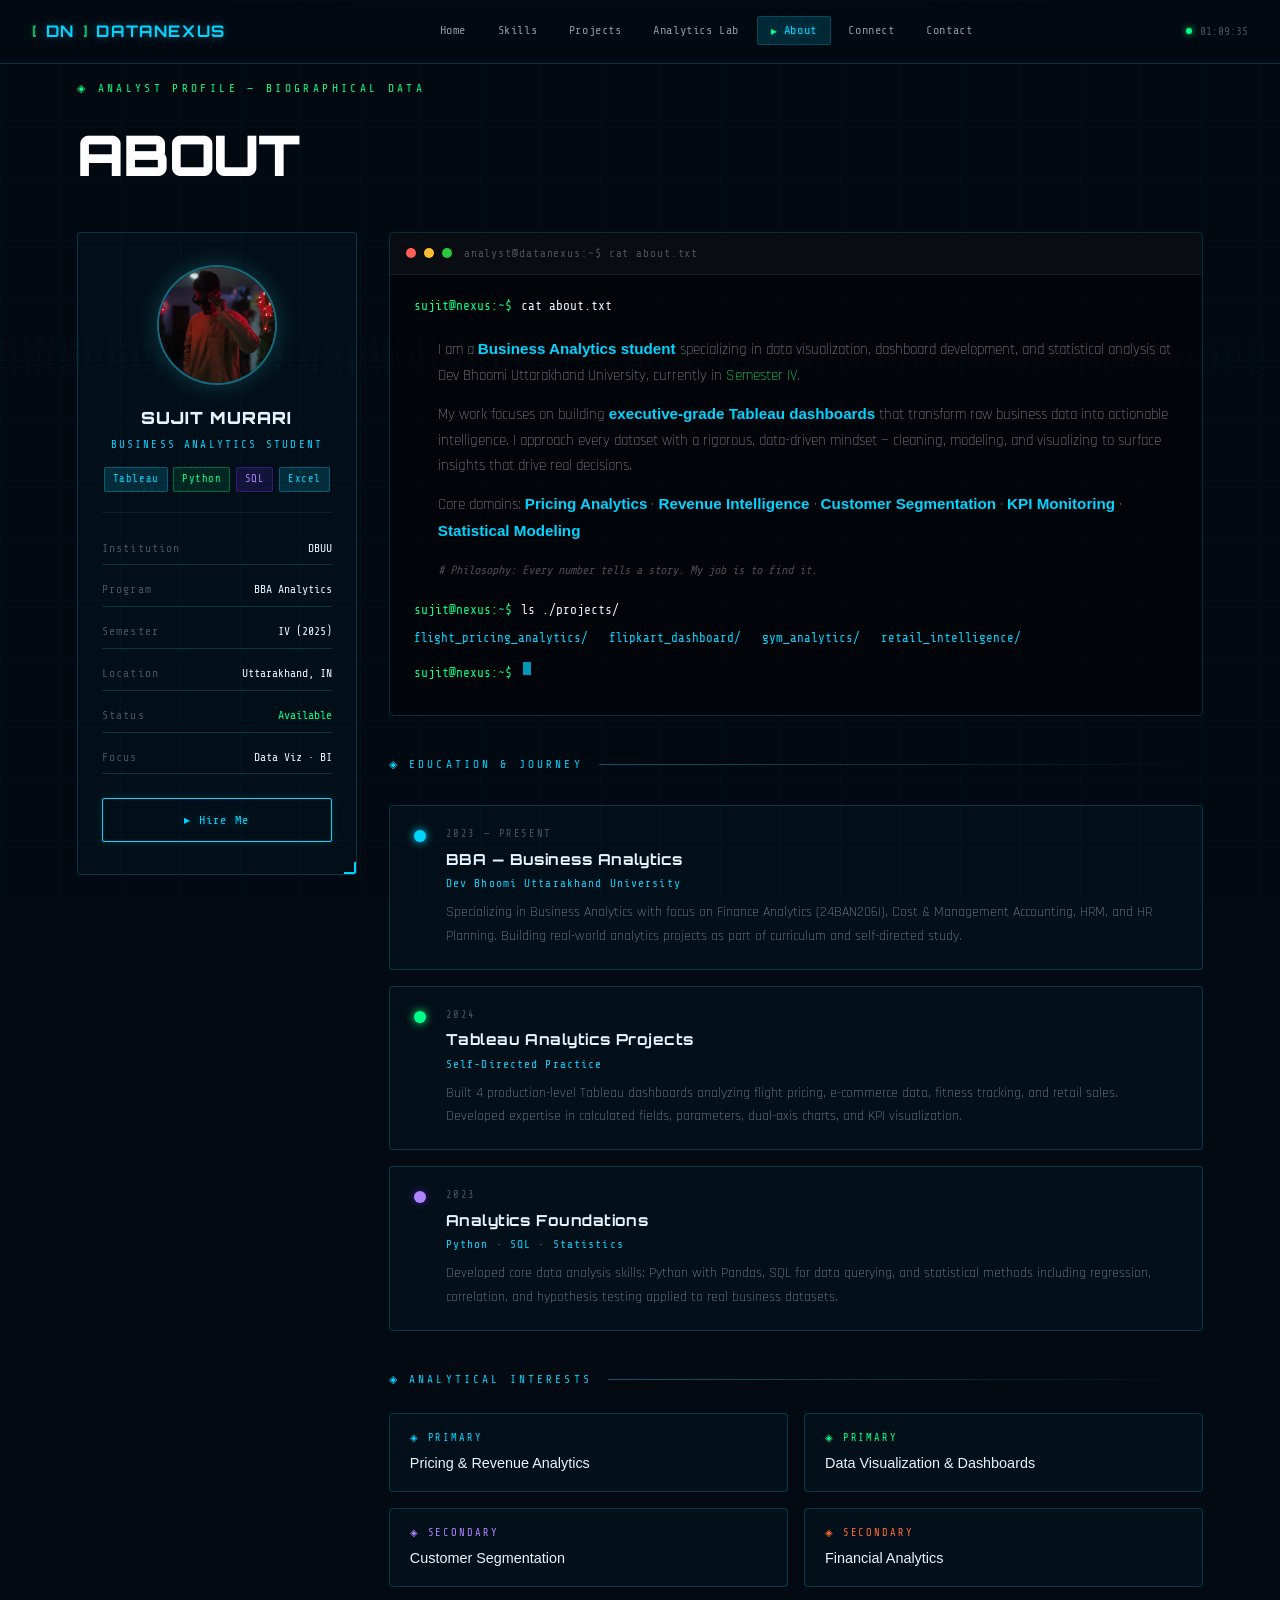
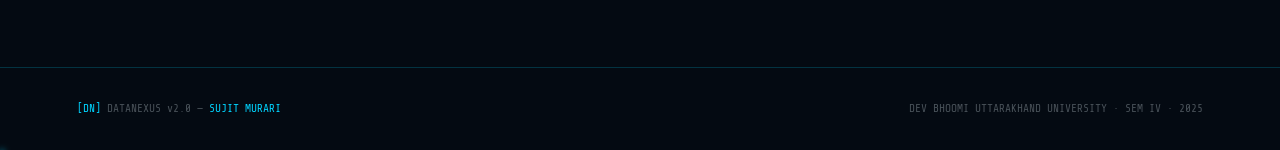
==== commit 0245526c: "re fixed" ====
--- a/about.html
+++ b/about.html
@@ -10,12 +10,272 @@
   <link href="https://fonts.googleapis.com/css2?family=Orbitron:wght@400;600;700;900&family=Share+Tech+Mono&family=Rajdhani:wght@300;400;500;600;700&display=swap" rel="stylesheet">
   <link rel="stylesheet" href="./assets/css/style.css">
   <style>
-    /* CRITICAL: Structural fallback before full CSS loads */
     *,*::before,*::after{box-sizing:border-box;margin:0;padding:0}
     body{background:#040a12;color:#e8f4fd;font-family:monospace;overflow-x:hidden}
     #boot-screen{position:fixed;inset:0;background:#000;z-index:9999;display:flex;align-items:center;justify-content:center;flex-direction:column}
     #site-wrapper{opacity:0;transition:opacity 0.8s ease;position:relative;z-index:2}
     #site-wrapper.visible{opacity:1}
+
+    /* ── Page header ── */
+    .page-eyebrow {
+      font-family: 'Share Tech Mono', monospace;
+      font-size: 0.7rem;
+      color: var(--green);
+      letter-spacing: 0.3em;
+      margin-bottom: 0.75rem;
+    }
+    .page-heading {
+      font-family: var(--font-display);
+      font-size: clamp(2rem, 5vw, 3.5rem);
+      font-weight: 900;
+      letter-spacing: -0.02em;
+      background: linear-gradient(135deg, #fff 30%, var(--cyan) 100%);
+      -webkit-background-clip: text;
+      -webkit-text-fill-color: transparent;
+      background-clip: text;
+      margin-bottom: 0.5rem;
+    }
+    .page-sub {
+      font-family: var(--font-body);
+      color: var(--text-secondary);
+      font-size: 1rem;
+      font-weight: 300;
+      max-width: 540px;
+    }
+
+    /* ── Section divider (matches lab.html pattern) ── */
+    .dn-divider {
+      display: flex;
+      align-items: center;
+      gap: 1rem;
+      margin: 2.5rem 0 1.5rem;
+    }
+    .dn-divider-label {
+      font-family: 'Share Tech Mono', monospace;
+      font-size: 0.7rem;
+      letter-spacing: 0.28em;
+      color: var(--cyan);
+      white-space: nowrap;
+    }
+    .dn-divider-line {
+      flex: 1;
+      height: 1px;
+      background: linear-gradient(90deg, rgba(53,224,255,0.35), transparent);
+    }
+
+    /* ── About layout ── */
+    .about-layout {
+      display: grid;
+      grid-template-columns: 1fr;
+      gap: 2rem;
+    }
+    @media (min-width: 860px) {
+      .about-layout { grid-template-columns: 280px 1fr; }
+    }
+
+    /* ── Profile panel ── */
+    .profile-panel {
+      text-align: center;
+      padding: 2rem 1.5rem;
+    }
+    .profile-img-wrap {
+      width: 120px;
+      height: 120px;
+      border-radius: 50%;
+      border: 2px solid rgba(53,224,255,0.4);
+      box-shadow: 0 0 24px rgba(53,224,255,0.2);
+      overflow: hidden;
+      margin: 0 auto 1.25rem;
+      background: rgba(53,224,255,0.05);
+    }
+    .profile-img {
+      width: 100%;
+      height: 100%;
+      object-fit: cover;
+    }
+    .profile-name {
+      font-family: var(--font-display);
+      font-size: 1.05rem;
+      font-weight: 900;
+      letter-spacing: 0.06em;
+      color: var(--text-primary);
+      margin-bottom: 0.3rem;
+    }
+    .profile-role {
+      font-family: 'Share Tech Mono', monospace;
+      font-size: 0.68rem;
+      color: var(--cyan);
+      letter-spacing: 0.2em;
+      margin-bottom: 0.85rem;
+    }
+    .profile-tag-row {
+      display: flex;
+      flex-wrap: wrap;
+      gap: 0.35rem;
+      justify-content: center;
+      margin: 0.75rem 0;
+    }
+    .profile-stats {
+      margin-top: 1.25rem;
+      border-top: 1px solid rgba(255,255,255,0.06);
+      padding-top: 1.25rem;
+      display: flex;
+      flex-direction: column;
+      gap: 0.6rem;
+      text-align: left;
+    }
+    .profile-stat {
+      display: flex;
+      justify-content: space-between;
+      align-items: baseline;
+      gap: 0.5rem;
+      font-family: 'Share Tech Mono', monospace;
+      font-size: 0.72rem;
+    }
+    .profile-stat .key { color: var(--text-dim); letter-spacing: 0.1em; }
+    .profile-stat .val { color: var(--text-primary); text-align: right; }
+    .profile-stat .val.available { color: var(--green); }
+    .profile-hire {
+      margin-top: 1.5rem;
+    }
+    .profile-hire .btn {
+      width: 100%;
+      justify-content: center;
+      font-size: 0.75rem;
+    }
+
+    /* ── Terminal bio ── */
+    .terminal-bio {
+      padding: 0;
+      overflow: hidden;
+    }
+    .terminal-titlebar {
+      display: flex;
+      align-items: center;
+      gap: 0.5rem;
+      padding: 0.75rem 1rem;
+      background: rgba(255,255,255,0.03);
+      border-bottom: 1px solid rgba(255,255,255,0.06);
+    }
+    .t-dot {
+      width: 10px; height: 10px;
+      border-radius: 50%;
+    }
+    .t-dot.red    { background: #ff5f56; }
+    .t-dot.yellow { background: #ffbd2e; }
+    .t-dot.green  { background: #27c93f; }
+    .terminal-title {
+      font-family: 'Share Tech Mono', monospace;
+      font-size: 0.7rem;
+      color: var(--text-dim);
+      letter-spacing: 0.08em;
+      margin-left: 0.25rem;
+    }
+    .terminal-body {
+      padding: 1.25rem 1.5rem 1.5rem;
+    }
+    .t-line {
+      display: flex;
+      gap: 0.6rem;
+      font-family: 'Share Tech Mono', monospace;
+      font-size: 0.8rem;
+      margin-bottom: 0.35rem;
+    }
+    .t-prompt { color: var(--green); }
+    .t-cmd    { color: var(--text-primary); }
+    .t-output {
+      font-family: 'Rajdhani', sans-serif;
+      font-size: 0.95rem;
+      font-weight: 300;
+      color: var(--text-secondary);
+      line-height: 1.7;
+    }
+    .t-highlight { color: var(--cyan); font-weight: 600; }
+    .t-value     { color: var(--green); }
+    .t-comment   { font-family: 'Share Tech Mono', monospace; font-size: 0.75rem; color: var(--text-dim); font-style: italic; }
+    .t-files     { color: var(--cyan); font-family: 'Share Tech Mono', monospace; font-size: 0.78rem; }
+    .t-gap       { height: 0.75rem; }
+    .cursor {
+      display: inline-block;
+      width: 8px; height: 1em;
+      background: var(--cyan);
+      opacity: 0.7;
+      animation: blink 1s step-end infinite;
+      vertical-align: middle;
+    }
+    @keyframes blink { 0%,100%{opacity:0.7} 50%{opacity:0} }
+
+    /* ── Timeline ── */
+    .timeline {
+      display: flex;
+      flex-direction: column;
+      gap: 1rem;
+    }
+    .timeline-item {
+      display: grid;
+      grid-template-columns: 12px 1fr;
+      gap: 1.25rem;
+      align-items: start;
+      padding: 1.25rem 1.5rem;
+    }
+    .timeline-dot {
+      width: 12px; height: 12px;
+      border-radius: 50%;
+      background: var(--cyan);
+      box-shadow: 0 0 8px var(--cyan);
+      margin-top: 4px;
+      flex-shrink: 0;
+    }
+    .timeline-date {
+      font-family: 'Share Tech Mono', monospace;
+      font-size: 0.65rem;
+      color: var(--text-dim);
+      letter-spacing: 0.15em;
+      margin-bottom: 0.3rem;
+    }
+    .timeline-title {
+      font-family: var(--font-display);
+      font-size: 0.95rem;
+      font-weight: 700;
+      color: var(--text-primary);
+      margin-bottom: 0.2rem;
+    }
+    .timeline-sub {
+      font-family: 'Share Tech Mono', monospace;
+      font-size: 0.7rem;
+      color: var(--cyan);
+      letter-spacing: 0.1em;
+      margin-bottom: 0.5rem;
+    }
+    .timeline-desc {
+      font-family: 'Rajdhani', sans-serif;
+      font-size: 0.9rem;
+      font-weight: 300;
+      color: var(--text-secondary);
+      line-height: 1.65;
+    }
+
+    /* ── Interests grid ── */
+    .interests-grid {
+      display: grid;
+      grid-template-columns: 1fr 1fr;
+      gap: 1rem;
+    }
+    .interest-card {
+      padding: 1rem 1.25rem;
+    }
+    .interest-tag {
+      font-family: 'Share Tech Mono', monospace;
+      font-size: 0.65rem;
+      letter-spacing: 0.18em;
+      margin-bottom: 0.35rem;
+    }
+    .interest-label {
+      font-family: 'Rajdhani', sans-serif;
+      font-size: 0.9rem;
+      font-weight: 500;
+      color: var(--text-primary);
+    }
   </style>
 </head>
 <body>
@@ -49,68 +309,41 @@
 
   <main class="page page-section">
 
+    <!-- Page Header -->
     <div style="margin-bottom: 2rem;">
-      <div style="font-family: var(--font-mono); font-size: 0.7rem; color: var(--green); letter-spacing: 0.3em; margin-bottom: 0.75rem;">
-        ◈ ANALYST PROFILE — BIOGRAPHICAL DATA
-      </div>
-      <h1 style="font-family: var(--font-display); font-size: clamp(2rem, 5vw, 3.5rem); font-weight: 900; letter-spacing: -0.02em; background: linear-gradient(135deg, #fff 30%, var(--cyan) 100%); -webkit-background-clip: text; -webkit-text-fill-color: transparent; background-clip: text;">
-        ABOUT
-      </h1>
+      <div class="page-eyebrow">◈ ANALYST PROFILE — BIOGRAPHICAL DATA</div>
+      <h1 class="page-heading">ABOUT</h1>
     </div>
 
     <div class="about-layout">
 
       <!-- Left: Profile Panel -->
       <div class="glow-card bracket-card profile-panel fade-in">
-
         <div class="profile-img-wrap">
           <img src="./assets/images/profile.png" alt="Sujit Murari" class="profile-img">
         </div>
-
         <div class="profile-name">SUJIT MURARI</div>
         <div class="profile-role">BUSINESS ANALYTICS STUDENT</div>
-
-        <div style="display: flex; flex-wrap: wrap; gap: 0.35rem; justify-content: center; margin: 0.75rem 0;">
+        <div class="profile-tag-row">
           <span class="tag tag-cyan">Tableau</span>
           <span class="tag tag-green">Python</span>
           <span class="tag tag-purple">SQL</span>
           <span class="tag tag-cyan">Excel</span>
         </div>
-
         <div class="profile-stats">
-          <div class="profile-stat">
-            <span class="key">Institution</span>
-            <span class="val">DBUU</span>
-          </div>
-          <div class="profile-stat">
-            <span class="key">Program</span>
-            <span class="val">BBA Analytics</span>
-          </div>
-          <div class="profile-stat">
-            <span class="key">Semester</span>
-            <span class="val">IV (2025)</span>
-          </div>
-          <div class="profile-stat">
-            <span class="key">Location</span>
-            <span class="val">Uttarakhand, IN</span>
-          </div>
-          <div class="profile-stat">
-            <span class="key">Status</span>
-            <span class="val" style="color: var(--green);">Available</span>
-          </div>
-          <div class="profile-stat">
-            <span class="key">Focus</span>
-            <span class="val">Data Viz · BI</span>
-          </div>
-        </div>
-
-        <div style="margin-top: 1.5rem;">
-          <a href="./contact.html" class="btn btn-primary" style="width: 100%; justify-content: center; font-size: 0.75rem;">▸ Hire Me</a>
-        </div>
-
+          <div class="profile-stat"><span class="key">Institution</span><span class="val">DBUU</span></div>
+          <div class="profile-stat"><span class="key">Program</span><span class="val">BBA Analytics</span></div>
+          <div class="profile-stat"><span class="key">Semester</span><span class="val">IV (2025)</span></div>
+          <div class="profile-stat"><span class="key">Location</span><span class="val">Uttarakhand, IN</span></div>
+          <div class="profile-stat"><span class="key">Status</span><span class="val available">Available</span></div>
+          <div class="profile-stat"><span class="key">Focus</span><span class="val">Data Viz · BI</span></div>
+        </div>
+        <div class="profile-hire">
+          <a href="./contact.html" class="btn btn-primary">▸ Hire Me</a>
+        </div>
       </div>
 
-      <!-- Right: Terminal Bio + Timeline -->
+      <!-- Right col -->
       <div>
 
         <!-- Terminal Bio -->
@@ -122,84 +355,67 @@
             <div class="terminal-title">analyst@datanexus:~$ cat about.txt</div>
           </div>
           <div class="terminal-body">
-
             <div class="t-line">
               <span class="t-prompt">sujit@nexus:~$</span>
               <span class="t-cmd">cat about.txt</span>
             </div>
-
-            <div style="height: 0.75rem;"></div>
-
-            <div class="t-output" style="display: block; margin-left: 0;">
+            <div class="t-gap"></div>
+            <div class="t-output">
               I am a <span class="t-highlight">Business Analytics student</span> specializing in data visualization,
               dashboard development, and statistical analysis at Dev Bhoomi Uttarakhand University,
               currently in <span class="t-value">Semester IV</span>.
             </div>
-
-            <div style="height: 0.75rem;"></div>
-
-            <div class="t-output" style="display: block; margin-left: 0;">
+            <div class="t-gap"></div>
+            <div class="t-output">
               My work focuses on building <span class="t-highlight">executive-grade Tableau dashboards</span> that
               transform raw business data into actionable intelligence. I approach every dataset
               with a rigorous, data-driven mindset — cleaning, modeling, and visualizing to
               surface insights that drive real decisions.
             </div>
-
-            <div style="height: 0.75rem;"></div>
-
-            <div class="t-output" style="display: block; margin-left: 0;">
+            <div class="t-gap"></div>
+            <div class="t-output">
               Core domains: <span class="t-highlight">Pricing Analytics</span> · <span class="t-highlight">Revenue Intelligence</span> ·
               <span class="t-highlight">Customer Segmentation</span> · <span class="t-highlight">KPI Monitoring</span> ·
               <span class="t-highlight">Statistical Modeling</span>
             </div>
-
-            <div style="height: 0.75rem;"></div>
-
-            <div class="t-output" style="display: block; margin-left: 0; color: var(--text-dim);">
+            <div class="t-gap"></div>
+            <div class="t-output">
               <span class="t-comment"># Philosophy: Every number tells a story. My job is to find it.</span>
             </div>
-
-            <div style="height: 1rem;"></div>
-
+            <div style="height:1rem;"></div>
             <div class="t-line">
               <span class="t-prompt">sujit@nexus:~$</span>
               <span class="t-cmd">ls ./projects/</span>
             </div>
-
-            <div class="t-output" style="display: block; margin-left: 0; color: var(--cyan);">
+            <div class="t-files">
               flight_pricing_analytics/&nbsp;&nbsp; flipkart_dashboard/&nbsp;&nbsp; gym_analytics/&nbsp;&nbsp; retail_intelligence/
             </div>
-
-            <div style="height: 0.75rem;"></div>
-
+            <div class="t-gap"></div>
             <div class="t-line">
               <span class="t-prompt">sujit@nexus:~$</span>
               <span class="cursor"></span>
             </div>
-
-          </div>
-        </div>
-
-        <!-- Education / Journey Timeline -->
-        <div class="section-header fade-in" style="margin-top: 3rem; margin-bottom: 1.5rem;">
-          <div class="section-title"><span class="num">◈</span> EDUCATION & JOURNEY</div>
-          <div class="header-line"></div>
+          </div>
+        </div>
+
+        <!-- Education Timeline -->
+        <div class="dn-divider">
+          <span class="dn-divider-label">◈ EDUCATION &amp; JOURNEY</span>
+          <div class="dn-divider-line"></div>
         </div>
 
         <div class="timeline">
-
           <div class="glow-card timeline-item fade-in stagger-1">
             <div class="timeline-dot"></div>
             <div>
               <div class="timeline-date">2023 — PRESENT</div>
               <div class="timeline-title">BBA — Business Analytics</div>
               <div class="timeline-sub">Dev Bhoomi Uttarakhand University</div>
-              <div class="timeline-desc">Specializing in Business Analytics with focus on Finance Analytics (24BAN206I), Cost & Management Accounting, HRM, and HR Planning. Building real-world analytics projects as part of curriculum and self-directed study.</div>
-            </div>
-          </div>
-
+              <div class="timeline-desc">Specializing in Business Analytics with focus on Finance Analytics (24BAN206I), Cost &amp; Management Accounting, HRM, and HR Planning. Building real-world analytics projects as part of curriculum and self-directed study.</div>
+            </div>
+          </div>
           <div class="glow-card timeline-item fade-in stagger-2">
-            <div class="timeline-dot" style="background: var(--green); box-shadow: 0 0 8px var(--green);"></div>
+            <div class="timeline-dot" style="background:var(--green);box-shadow:0 0 8px var(--green);"></div>
             <div>
               <div class="timeline-date">2024</div>
               <div class="timeline-title">Tableau Analytics Projects</div>
@@ -207,9 +423,8 @@
               <div class="timeline-desc">Built 4 production-level Tableau dashboards analyzing flight pricing, e-commerce data, fitness tracking, and retail sales. Developed expertise in calculated fields, parameters, dual-axis charts, and KPI visualization.</div>
             </div>
           </div>
-
           <div class="glow-card timeline-item fade-in stagger-3">
-            <div class="timeline-dot" style="background: #b084ff; box-shadow: 0 0 8px rgba(123,47,255,0.5);"></div>
+            <div class="timeline-dot" style="background:#b084ff;box-shadow:0 0 8px rgba(123,47,255,0.5);"></div>
             <div>
               <div class="timeline-date">2023</div>
               <div class="timeline-title">Analytics Foundations</div>
@@ -217,36 +432,35 @@
               <div class="timeline-desc">Developed core data analysis skills: Python with Pandas, SQL for data querying, and statistical methods including regression, correlation, and hypothesis testing applied to real business datasets.</div>
             </div>
           </div>
-
         </div>
 
         <!-- Interests -->
-        <div class="section-header fade-in" style="margin-top: 3rem; margin-bottom: 1.5rem;">
-          <div class="section-title"><span class="num">◈</span> ANALYTICAL INTERESTS</div>
-          <div class="header-line"></div>
-        </div>
-
-        <div style="display: grid; grid-template-columns: 1fr 1fr; gap: 1rem;">
-          <div class="glow-card fade-in stagger-1" style="padding: 1rem 1.25rem;">
-            <div style="font-family: var(--font-mono); font-size: 0.65rem; color: var(--cyan); margin-bottom: 0.35rem;">◈ PRIMARY</div>
-            <div style="font-size: 0.85rem; color: var(--text-primary);">Pricing & Revenue Analytics</div>
-          </div>
-          <div class="glow-card fade-in stagger-2" style="padding: 1rem 1.25rem;">
-            <div style="font-family: var(--font-mono); font-size: 0.65rem; color: var(--green); margin-bottom: 0.35rem;">◈ PRIMARY</div>
-            <div style="font-size: 0.85rem; color: var(--text-primary);">Data Visualization & Dashboards</div>
-          </div>
-          <div class="glow-card fade-in stagger-3" style="padding: 1rem 1.25rem;">
-            <div style="font-family: var(--font-mono); font-size: 0.65rem; color: #b084ff; margin-bottom: 0.35rem;">◈ SECONDARY</div>
-            <div style="font-size: 0.85rem; color: var(--text-primary);">Customer Segmentation</div>
-          </div>
-          <div class="glow-card fade-in stagger-4" style="padding: 1rem 1.25rem;">
-            <div style="font-family: var(--font-mono); font-size: 0.65rem; color: var(--orange); margin-bottom: 0.35rem;">◈ SECONDARY</div>
-            <div style="font-size: 0.85rem; color: var(--text-primary);">Financial Analytics</div>
+        <div class="dn-divider">
+          <span class="dn-divider-label">◈ ANALYTICAL INTERESTS</span>
+          <div class="dn-divider-line"></div>
+        </div>
+
+        <div class="interests-grid">
+          <div class="glow-card interest-card fade-in stagger-1">
+            <div class="interest-tag" style="color:var(--cyan);">◈ PRIMARY</div>
+            <div class="interest-label">Pricing &amp; Revenue Analytics</div>
+          </div>
+          <div class="glow-card interest-card fade-in stagger-2">
+            <div class="interest-tag" style="color:var(--green);">◈ PRIMARY</div>
+            <div class="interest-label">Data Visualization &amp; Dashboards</div>
+          </div>
+          <div class="glow-card interest-card fade-in stagger-3">
+            <div class="interest-tag" style="color:#b084ff;">◈ SECONDARY</div>
+            <div class="interest-label">Customer Segmentation</div>
+          </div>
+          <div class="glow-card interest-card fade-in stagger-4">
+            <div class="interest-tag" style="color:var(--orange);">◈ SECONDARY</div>
+            <div class="interest-label">Financial Analytics</div>
           </div>
         </div>
 
       </div><!-- end right col -->
-    </div><!-- end about-layout -->
+    </div>
 
   </main>
 
@@ -254,7 +468,6 @@
     <div class="footer-left"><span>[DN]</span> DATANEXUS v2.0 — <span>SUJIT MURARI</span></div>
     <div class="footer-right">DEV BHOOMI UTTARAKHAND UNIVERSITY · SEM IV · 2025</div>
   </footer>
-
 </div>
 
 <script src="./assets/js/loader.js"></script>
--- a/assets/css/style.css
+++ b/assets/css/style.css
@@ -0,0 +1,1496 @@
+@charset "UTF-8";
+
+/* ===== CSS VARIABLES ===== */
+:root {
+  --bg-primary: #040a12;
+  --bg-secondary: #070f1a;
+  --bg-card: rgba(0, 212, 255, 0.03);
+  --bg-card-hover: rgba(0, 212, 255, 0.07);
+
+  --cyan: #00d4ff;
+  --cyan-dim: rgba(0, 212, 255, 0.15);
+  --cyan-glow: rgba(0, 212, 255, 0.4);
+  --green: #00ff88;
+  --green-dim: rgba(0, 255, 136, 0.1);
+  --green-glow: rgba(0, 255, 136, 0.4);
+  --purple: #7b2fff;
+  --purple-dim: rgba(123, 47, 255, 0.15);
+  --orange: #ff6b35;
+  --red: #ff2244;
+
+  --text-primary: #e8f4fd;
+  --text-secondary: rgba(232, 244, 253, 0.6);
+  --text-dim: rgba(232, 244, 253, 0.3);
+
+  --border: rgba(0, 212, 255, 0.2);
+  --border-bright: rgba(0, 212, 255, 0.5);
+
+  --font-display: 'Orbitron', monospace;
+  --font-mono: 'Share Tech Mono', monospace;
+  --font-body: 'Rajdhani', sans-serif;
+
+  --transition: 0.3s cubic-bezier(0.4, 0, 0.2, 1);
+  --transition-slow: 0.6s cubic-bezier(0.4, 0, 0.2, 1);
+}
+
+/* ===== RESET & BASE ===== */
+*, *::before, *::after {
+  box-sizing: border-box;
+  margin: 0;
+  padding: 0;
+}
+
+html { scroll-behavior: smooth; }
+
+body {
+  background: var(--bg-primary);
+  color: var(--text-primary);
+  font-family: var(--font-body);
+  font-size: 16px;
+  line-height: 1.6;
+  overflow-x: hidden;
+  min-height: 100vh;
+}
+
+::selection {
+  background: var(--cyan);
+  color: var(--bg-primary);
+}
+
+/* ===== BOOT SCREEN ===== */
+#boot-screen {
+  position: fixed;
+  inset: 0;
+  background: #000;
+  z-index: 9999;
+  display: flex;
+  align-items: center;
+  justify-content: center;
+  flex-direction: column;
+  font-family: var(--font-mono);
+}
+
+.boot-container {
+  width: 600px;
+  max-width: 90vw;
+  padding: 2rem;
+}
+
+.boot-logo {
+  font-family: var(--font-display);
+  font-size: clamp(1.5rem, 4vw, 2.5rem);
+  font-weight: 900;
+  color: var(--cyan);
+  text-shadow: 0 0 20px var(--cyan), 0 0 40px var(--cyan-glow);
+  letter-spacing: 0.15em;
+  margin-bottom: 0.5rem;
+  text-align: center;
+}
+
+.boot-sub {
+  font-size: 0.75rem;
+  color: var(--green);
+  letter-spacing: 0.3em;
+  text-align: center;
+  margin-bottom: 2.5rem;
+  opacity: 0.7;
+}
+
+.boot-terminal {
+  background: rgba(0,0,0,0.8);
+  border: 1px solid var(--border);
+  border-radius: 4px;
+  padding: 1.5rem;
+  margin-bottom: 2rem;
+  min-height: 180px;
+}
+
+.boot-line {
+  color: var(--green);
+  font-size: 0.85rem;
+  margin-bottom: 0.4rem;
+  opacity: 0;
+  transform: translateX(-10px);
+  transition: opacity 0.3s, transform 0.3s;
+}
+
+.boot-line.active {
+  opacity: 1;
+  transform: translateX(0);
+}
+
+.boot-line .prompt { color: var(--cyan); }
+.boot-line .ok { color: var(--green); }
+.boot-line .warn { color: var(--orange); }
+
+.boot-progress-wrap {
+  margin-top: 1.5rem;
+}
+
+.boot-progress-label {
+  display: flex;
+  justify-content: space-between;
+  font-size: 0.75rem;
+  color: var(--text-secondary);
+  margin-bottom: 0.5rem;
+}
+
+.boot-progress-bar {
+  width: 100%;
+  height: 4px;
+  background: rgba(255,255,255,0.1);
+  border-radius: 2px;
+  overflow: hidden;
+}
+
+.boot-progress-fill {
+  height: 100%;
+  width: 0%;
+  background: linear-gradient(90deg, var(--cyan), var(--green));
+  border-radius: 2px;
+  transition: width 0.1s linear;
+  box-shadow: 0 0 10px var(--cyan-glow);
+}
+
+#boot-screen.fade-out {
+  animation: bootFadeOut 0.8s ease forwards;
+}
+
+@keyframes bootFadeOut {
+  to { opacity: 0; pointer-events: none; }
+}
+
+/* ===== CANVAS (MATRIX) ===== */
+#matrix-canvas {
+  position: fixed;
+  top: 0; left: 0;
+  width: 100%; height: 100%;
+  z-index: 0;
+  opacity: 0.04;
+  pointer-events: none;
+}
+
+/* ===== GRID OVERLAY ===== */
+.grid-overlay {
+  position: fixed;
+  inset: 0;
+  z-index: 0;
+  pointer-events: none;
+  background-image:
+    linear-gradient(rgba(0, 212, 255, 0.03) 1px, transparent 1px),
+    linear-gradient(90deg, rgba(0, 212, 255, 0.03) 1px, transparent 1px);
+  background-size: 60px 60px;
+}
+
+/* ===== SCAN LINE ===== */
+.scan-line {
+  position: fixed;
+  top: 0;
+  left: 0;
+  width: 100%;
+  height: 2px;
+  background: linear-gradient(90deg, transparent, var(--cyan), transparent);
+  opacity: 0.15;
+  z-index: 1;
+  animation: scanLine 6s linear infinite;
+  pointer-events: none;
+}
+
+@keyframes scanLine {
+  0% { top: -2px; }
+  100% { top: 100vh; }
+}
+
+/* ===== MAIN WRAPPER ===== */
+#site-wrapper {
+  position: relative;
+  z-index: 2;
+  opacity: 0;
+  transition: opacity 0.8s ease;
+}
+
+#site-wrapper.visible { opacity: 1; }
+
+/* ===== NAVIGATION ===== */
+.nav {
+  position: fixed;
+  top: 0;
+  left: 0;
+  right: 0;
+  z-index: 100;
+  background: rgba(4, 10, 18, 0.85);
+  backdrop-filter: blur(20px);
+  border-bottom: 1px solid var(--border);
+  padding: 0 2rem;
+  height: 64px;
+  display: flex;
+  align-items: center;
+  justify-content: space-between;
+}
+
+.nav-logo {
+  font-family: var(--font-display);
+  font-size: 1rem;
+  font-weight: 700;
+  color: var(--cyan);
+  text-decoration: none;
+  letter-spacing: 0.1em;
+  text-shadow: 0 0 10px var(--cyan-glow);
+  display: flex;
+  align-items: center;
+  gap: 0.5rem;
+}
+
+.nav-logo .logo-bracket { color: var(--green); opacity: 0.7; }
+
+.nav-links {
+  display: flex;
+  gap: 0.25rem;
+  list-style: none;
+}
+
+.nav-links a {
+  font-family: var(--font-mono);
+  font-size: 0.75rem;
+  color: var(--text-secondary);
+  text-decoration: none;
+  padding: 0.4rem 0.8rem;
+  border: 1px solid transparent;
+  border-radius: 2px;
+  letter-spacing: 0.05em;
+  transition: var(--transition);
+  position: relative;
+}
+
+.nav-links a:hover,
+.nav-links a.active {
+  color: var(--cyan);
+  border-color: var(--border);
+  background: var(--cyan-dim);
+  text-shadow: 0 0 8px var(--cyan-glow);
+}
+
+.nav-links a.active::before {
+  content: '\0025B8  ';
+  color: var(--green);
+}
+
+.nav-status {
+  display: flex;
+  align-items: center;
+  gap: 0.5rem;
+  font-family: var(--font-mono);
+  font-size: 0.7rem;
+  color: var(--text-dim);
+}
+
+.status-dot {
+  width: 6px; height: 6px;
+  border-radius: 50%;
+  background: var(--green);
+  box-shadow: 0 0 6px var(--green);
+  animation: pulse 2s infinite;
+}
+
+@keyframes pulse {
+  0%, 100% { opacity: 1; }
+  50% { opacity: 0.3; }
+}
+
+/* Hamburger */
+.nav-toggle {
+  display: none;
+  flex-direction: column;
+  gap: 5px;
+  cursor: pointer;
+  padding: 5px;
+}
+
+.nav-toggle span {
+  display: block;
+  width: 22px;
+  height: 2px;
+  background: var(--cyan);
+  transition: var(--transition);
+}
+
+.nav-mobile {
+  display: none;
+  position: fixed;
+  top: 64px; left: 0; right: 0;
+  background: rgba(4, 10, 18, 0.97);
+  border-bottom: 1px solid var(--border);
+  padding: 1rem 2rem;
+  z-index: 99;
+  flex-direction: column;
+  gap: 0.5rem;
+}
+
+.nav-mobile.open { display: flex; }
+
+.nav-mobile a {
+  font-family: var(--font-mono);
+  font-size: 0.85rem;
+  color: var(--text-secondary);
+  text-decoration: none;
+  padding: 0.6rem 0;
+  border-bottom: 1px solid var(--border);
+  transition: color 0.3s;
+}
+
+.nav-mobile a:hover, .nav-mobile a.active {
+  color: var(--cyan);
+}
+
+/* ===== PAGE CONTAINER ===== */
+.page {
+  padding-top: 80px;
+  min-height: 100vh;
+}
+
+/* ===== SECTION HEADERS ===== */
+.section-header {
+  display: flex;
+  align-items: center;
+  gap: 1rem;
+  margin-bottom: 3rem;
+}
+
+.section-header .header-line {
+  flex: 1;
+  height: 1px;
+  background: linear-gradient(90deg, var(--border-bright), transparent);
+}
+
+.section-title {
+  font-family: var(--font-display);
+  font-size: clamp(0.85rem, 1.5vw, 1rem);
+  font-weight: 700;
+  letter-spacing: 0.2em;
+  color: var(--cyan);
+  text-shadow: 0 0 10px var(--cyan-glow);
+  white-space: nowrap;
+}
+
+.section-title .num {
+  color: var(--green);
+  margin-right: 0.5rem;
+}
+
+/* ===== GLOWING CARD ===== */
+.glow-card {
+  background: var(--bg-card);
+  border: 1px solid var(--border);
+  border-radius: 4px;
+  position: relative;
+  overflow: hidden;
+  transition: var(--transition);
+}
+
+.glow-card::before {
+  content: '';
+  position: absolute;
+  top: 0; left: 0; right: 0;
+  height: 1px;
+  background: linear-gradient(90deg, transparent, var(--cyan), transparent);
+  opacity: 0;
+  transition: var(--transition);
+}
+
+.glow-card:hover {
+  background: var(--bg-card-hover);
+  border-color: var(--border-bright);
+  box-shadow: 0 0 20px var(--cyan-dim), inset 0 0 20px rgba(0,212,255,0.02);
+}
+
+.glow-card:hover::before { opacity: 1; }
+
+/* ===== CORNER BRACKETS ===== */
+.bracket-card {
+  position: relative;
+  padding: 1.5rem;
+}
+
+.bracket-card::before,
+.bracket-card::after {
+  content: '';
+  position: absolute;
+  width: 12px; height: 12px;
+}
+
+.bracket-card::before {
+  top: 0; left: 0;
+  border-top: 2px solid var(--cyan);
+  border-left: 2px solid var(--cyan);
+}
+
+.bracket-card::after {
+  bottom: 0; right: 0;
+  border-bottom: 2px solid var(--cyan);
+  border-right: 2px solid var(--cyan);
+}
+
+/* ===== BUTTONS ===== */
+.btn {
+  font-family: var(--font-mono);
+  font-size: 0.8rem;
+  letter-spacing: 0.1em;
+  padding: 0.7rem 1.4rem;
+  border-radius: 2px;
+  cursor: pointer;
+  transition: var(--transition);
+  text-decoration: none;
+  display: inline-flex;
+  align-items: center;
+  gap: 0.5rem;
+  position: relative;
+  overflow: hidden;
+}
+
+.btn::before {
+  content: '';
+  position: absolute;
+  inset: 0;
+  background: currentColor;
+  opacity: 0;
+  transition: opacity 0.3s;
+}
+
+.btn:hover::before { opacity: 0.08; }
+
+.btn-primary {
+  background: transparent;
+  border: 1px solid var(--cyan);
+  color: var(--cyan);
+  text-shadow: 0 0 8px var(--cyan-glow);
+  box-shadow: 0 0 10px var(--cyan-dim);
+}
+
+.btn-primary:hover {
+  box-shadow: 0 0 20px var(--cyan-glow);
+  text-shadow: 0 0 12px var(--cyan);
+}
+
+.btn-secondary {
+  background: transparent;
+  border: 1px solid var(--green);
+  color: var(--green);
+  text-shadow: 0 0 8px var(--green-glow);
+}
+
+.btn-secondary:hover {
+  box-shadow: 0 0 20px var(--green-glow);
+}
+
+.btn-ghost {
+  background: transparent;
+  border: 1px solid var(--border);
+  color: var(--text-secondary);
+}
+
+.btn-ghost:hover {
+  border-color: var(--cyan);
+  color: var(--cyan);
+}
+
+/* ===== TAG / BADGE ===== */
+.tag {
+  font-family: var(--font-mono);
+  font-size: 0.65rem;
+  padding: 0.2rem 0.5rem;
+  border-radius: 2px;
+  letter-spacing: 0.05em;
+}
+
+.tag-cyan {
+  background: var(--cyan-dim);
+  border: 1px solid rgba(0,212,255,0.3);
+  color: var(--cyan);
+}
+
+.tag-green {
+  background: var(--green-dim);
+  border: 1px solid rgba(0,255,136,0.3);
+  color: var(--green);
+}
+
+.tag-purple {
+  background: var(--purple-dim);
+  border: 1px solid rgba(123,47,255,0.3);
+  color: #b084ff;
+}
+
+/* ===========================
+   HOME PAGE
+   =========================== */
+.hero {
+  min-height: 100vh;
+  display: flex;
+  flex-direction: column;
+  justify-content: center;
+  padding: 0 clamp(1.5rem, 6vw, 8rem);
+  position: relative;
+}
+
+.hero-eyebrow {
+  font-family: var(--font-mono);
+  font-size: 0.75rem;
+  color: var(--green);
+  letter-spacing: 0.3em;
+  margin-bottom: 1rem;
+  display: flex;
+  align-items: center;
+  gap: 0.75rem;
+}
+
+.hero-eyebrow::before {
+  content: '';
+  width: 40px;
+  height: 1px;
+  background: var(--green);
+}
+
+.hero-name {
+  font-family: var(--font-display);
+  font-size: clamp(2.5rem, 7vw, 6rem);
+  font-weight: 900;
+  line-height: 1;
+  letter-spacing: -0.02em;
+  background: linear-gradient(135deg, #ffffff 30%, var(--cyan) 80%);
+  -webkit-background-clip: text;
+  -webkit-text-fill-color: transparent;
+  background-clip: text;
+  margin-bottom: 0.5rem;
+}
+
+.hero-role {
+  font-family: var(--font-display);
+  font-size: clamp(0.9rem, 2vw, 1.2rem);
+  font-weight: 400;
+  color: var(--cyan);
+  letter-spacing: 0.25em;
+  margin-bottom: 1.5rem;
+  text-shadow: 0 0 15px var(--cyan-glow);
+}
+
+.hero-tagline {
+  font-family: var(--font-body);
+  font-size: clamp(1rem, 2.5vw, 1.35rem);
+  color: var(--text-secondary);
+  font-weight: 300;
+  max-width: 520px;
+  margin-bottom: 2.5rem;
+  line-height: 1.7;
+}
+
+.hero-tagline span { color: var(--cyan); }
+
+/* Tool Badges */
+.hero-tools {
+  display: flex;
+  flex-wrap: wrap;
+  gap: 0.6rem;
+  margin-bottom: 2.5rem;
+}
+
+.tool-badge {
+  font-family: var(--font-mono);
+  font-size: 0.7rem;
+  padding: 0.35rem 0.75rem;
+  border: 1px solid var(--border);
+  border-radius: 2px;
+  color: var(--text-secondary);
+  background: rgba(0,212,255,0.02);
+  transition: var(--transition);
+  letter-spacing: 0.05em;
+}
+
+.tool-badge:hover {
+  border-color: var(--cyan);
+  color: var(--cyan);
+  background: var(--cyan-dim);
+  box-shadow: 0 0 8px var(--cyan-dim);
+}
+
+.hero-cta {
+  display: flex;
+  flex-wrap: wrap;
+  gap: 1rem;
+}
+
+/* Floating data stream - hero bg element */
+.hero-data-stream {
+  position: absolute;
+  right: clamp(1rem, 8vw, 10rem);
+  top: 50%;
+  transform: translateY(-50%);
+  width: 280px;
+  display: flex;
+  flex-direction: column;
+  gap: 0.5rem;
+  opacity: 0.4;
+  pointer-events: none;
+}
+
+.stream-row {
+  font-family: var(--font-mono);
+  font-size: 0.65rem;
+  color: var(--cyan);
+  display: flex;
+  justify-content: space-between;
+  padding: 0.3rem 0.5rem;
+  border-left: 1px solid var(--border);
+  animation: streamFlicker 3s infinite;
+  animation-delay: var(--delay, 0s);
+}
+
+@keyframes streamFlicker {
+  0%, 95%, 100% { opacity: 0.4; }
+  97% { opacity: 0.9; }
+}
+
+/* KPI SECTION */
+.kpi-section {
+  padding: 6rem clamp(1.5rem, 6vw, 8rem);
+}
+
+.kpi-grid {
+  display: grid;
+  grid-template-columns: repeat(auto-fit, minmax(220px, 1fr));
+  gap: 1.5rem;
+}
+
+.kpi-card {
+  padding: 1.75rem;
+  text-align: left;
+  cursor: default;
+}
+
+.kpi-label {
+  font-family: var(--font-mono);
+  font-size: 0.65rem;
+  color: var(--text-dim);
+  letter-spacing: 0.2em;
+  margin-bottom: 1rem;
+  display: flex;
+  align-items: center;
+  gap: 0.5rem;
+}
+
+.kpi-label::before {
+  content: '\0025C8';
+  color: var(--cyan);
+  font-size: 0.7rem;
+}
+
+.kpi-value {
+  font-family: var(--font-display);
+  font-size: clamp(2rem, 4vw, 2.8rem);
+  font-weight: 900;
+  color: var(--cyan);
+  text-shadow: 0 0 15px var(--cyan-glow);
+  line-height: 1;
+  margin-bottom: 0.5rem;
+}
+
+.kpi-value.green { color: var(--green); text-shadow: 0 0 15px var(--green-glow); }
+.kpi-value.purple { color: #b084ff; text-shadow: 0 0 15px rgba(123,47,255,0.4); }
+.kpi-value.orange { color: var(--orange); text-shadow: 0 0 15px rgba(255,107,53,0.4); }
+
+.kpi-sub {
+  font-family: var(--font-mono);
+  font-size: 0.7rem;
+  color: var(--text-secondary);
+}
+
+.kpi-sparkline {
+  margin-top: 1rem;
+  height: 2px;
+  border-radius: 1px;
+  background: linear-gradient(90deg, var(--cyan), var(--green));
+  box-shadow: 0 0 6px var(--cyan-glow);
+  animation: sparkline 3s ease infinite alternate;
+}
+
+@keyframes sparkline {
+  from { opacity: 0.5; }
+  to { opacity: 1; }
+}
+
+/* ===========================
+   SKILLS PAGE
+   =========================== */
+.skills-grid {
+  display: grid;
+  grid-template-columns: repeat(auto-fit, minmax(340px, 1fr));
+  gap: 2rem;
+}
+
+.skill-group {
+  padding: 1.75rem;
+}
+
+.skill-group-title {
+  font-family: var(--font-display);
+  font-size: 0.75rem;
+  letter-spacing: 0.2em;
+  color: var(--green);
+  margin-bottom: 1.5rem;
+  padding-bottom: 0.75rem;
+  border-bottom: 1px solid var(--border);
+  display: flex;
+  align-items: center;
+  gap: 0.5rem;
+}
+
+.skill-item {
+  margin-bottom: 1.25rem;
+}
+
+.skill-header {
+  display: flex;
+  justify-content: space-between;
+  align-items: center;
+  margin-bottom: 0.4rem;
+}
+
+.skill-name {
+  font-family: var(--font-mono);
+  font-size: 0.82rem;
+  color: var(--text-primary);
+}
+
+.skill-pct {
+  font-family: var(--font-mono);
+  font-size: 0.7rem;
+  color: var(--cyan);
+}
+
+.skill-bar-track {
+  height: 4px;
+  background: rgba(255,255,255,0.06);
+  border-radius: 2px;
+  overflow: visible;
+  position: relative;
+}
+
+.skill-bar-fill {
+  height: 100%;
+  border-radius: 2px;
+  width: 0%;
+  position: relative;
+  transition: width 1.2s cubic-bezier(0.4, 0, 0.2, 1);
+}
+
+.skill-bar-fill.cyan-bar {
+  background: linear-gradient(90deg, var(--cyan), #00aaff);
+  box-shadow: 0 0 8px var(--cyan-glow);
+}
+
+.skill-bar-fill.green-bar {
+  background: linear-gradient(90deg, var(--green), #00cc66);
+  box-shadow: 0 0 8px var(--green-glow);
+}
+
+.skill-bar-fill.purple-bar {
+  background: linear-gradient(90deg, #7b2fff, #b084ff);
+  box-shadow: 0 0 8px rgba(123,47,255,0.5);
+}
+
+.skill-bar-fill::after {
+  content: '';
+  position: absolute;
+  right: 0;
+  top: 50%;
+  transform: translateY(-50%);
+  width: 6px; height: 6px;
+  border-radius: 50%;
+  background: inherit;
+  box-shadow: inherit;
+}
+
+.skill-mono-display {
+  font-family: var(--font-mono);
+  font-size: 0.65rem;
+  color: var(--text-dim);
+  margin-top: 0.3rem;
+  letter-spacing: 0.02em;
+}
+
+/* ===========================
+   PROJECTS PAGE
+   =========================== */
+.projects-grid {
+  display: grid;
+  grid-template-columns: repeat(auto-fill, minmax(320px, 1fr));
+  gap: 1.75rem;
+}
+
+.project-card {
+  padding: 1.75rem;
+  display: flex;
+  flex-direction: column;
+  gap: 1rem;
+  cursor: pointer;
+}
+
+.project-header {
+  display: flex;
+  justify-content: space-between;
+  align-items: flex-start;
+  gap: 1rem;
+}
+
+.project-id {
+  font-family: var(--font-mono);
+  font-size: 0.65rem;
+  color: var(--text-dim);
+  letter-spacing: 0.1em;
+}
+
+.project-title {
+  font-family: var(--font-display);
+  font-size: 1.05rem;
+  font-weight: 700;
+  color: var(--text-primary);
+  letter-spacing: 0.02em;
+  line-height: 1.3;
+  margin-top: 0.25rem;
+}
+
+.project-dataset {
+  font-family: var(--font-mono);
+  font-size: 0.7rem;
+  color: var(--text-dim);
+  display: flex;
+  align-items: center;
+  gap: 0.4rem;
+}
+
+.project-dataset::before { content: '\25B8  Dataset:'; color: var(--cyan); }
+
+.project-insight {
+  font-family: var(--font-body);
+  font-size: 0.9rem;
+  color: var(--text-secondary);
+  font-weight: 300;
+  line-height: 1.6;
+  padding: 0.75rem;
+  background: rgba(0,0,0,0.3);
+  border-left: 2px solid var(--cyan);
+  border-radius: 0 2px 2px 0;
+}
+
+.project-tools {
+  display: flex;
+  flex-wrap: wrap;
+  gap: 0.4rem;
+}
+
+.project-footer {
+  margin-top: auto;
+  padding-top: 1rem;
+  border-top: 1px solid var(--border);
+  display: flex;
+  gap: 0.75rem;
+}
+
+/* ===========================
+   ABOUT PAGE
+   =========================== */
+.about-layout {
+  display: grid;
+  grid-template-columns: 320px 1fr;
+  gap: 3rem;
+  align-items: start;
+}
+
+.profile-panel {
+  padding: 1.75rem;
+  text-align: center;
+  position: sticky;
+  top: 90px;
+}
+
+.profile-img-wrap {
+  width: 160px;
+  height: 160px;
+  margin: 0 auto 1.5rem;
+  position: relative;
+}
+
+.profile-img-wrap::before,
+.profile-img-wrap::after {
+  content: '';
+  position: absolute;
+  inset: -4px;
+  border-radius: 50%;
+  background: conic-gradient(var(--cyan), var(--green), var(--purple), var(--cyan));
+  z-index: -1;
+  animation: rotateBorder 4s linear infinite;
+}
+
+.profile-img-wrap::after {
+  inset: -1px;
+  background: var(--bg-primary);
+  z-index: 0;
+}
+
+@keyframes rotateBorder {
+  from { transform: rotate(0deg); }
+  to { transform: rotate(360deg); }
+}
+
+.profile-img {
+  width: 100%;
+  height: 100%;
+  border-radius: 50%;
+  object-fit: cover;
+  position: relative;
+  z-index: 1;
+  filter: saturate(0.7) brightness(0.9);
+  transition: filter 0.3s;
+}
+
+.profile-img:hover {
+  filter: saturate(1) brightness(1);
+}
+
+.profile-name {
+  font-family: var(--font-display);
+  font-size: 1.2rem;
+  font-weight: 700;
+  color: var(--text-primary);
+  letter-spacing: 0.05em;
+  margin-bottom: 0.25rem;
+}
+
+.profile-role {
+  font-family: var(--font-mono);
+  font-size: 0.7rem;
+  color: var(--cyan);
+  letter-spacing: 0.15em;
+  margin-bottom: 1.5rem;
+}
+
+.profile-stats {
+  display: flex;
+  flex-direction: column;
+  gap: 0.75rem;
+  margin-top: 1.5rem;
+  text-align: left;
+}
+
+.profile-stat {
+  display: flex;
+  justify-content: space-between;
+  font-family: var(--font-mono);
+  font-size: 0.7rem;
+  padding: 0.4rem 0;
+  border-bottom: 1px solid var(--border);
+}
+
+.profile-stat .key { color: var(--text-dim); }
+.profile-stat .val { color: var(--cyan); }
+
+/* Terminal Bio */
+.terminal-bio {
+  font-family: var(--font-mono);
+  font-size: 0.85rem;
+  background: rgba(0,0,0,0.4);
+  border: 1px solid var(--border);
+  border-radius: 4px;
+  overflow: hidden;
+}
+
+.terminal-titlebar {
+  display: flex;
+  align-items: center;
+  gap: 0.5rem;
+  padding: 0.6rem 1rem;
+  background: rgba(0,212,255,0.05);
+  border-bottom: 1px solid var(--border);
+}
+
+.t-dot {
+  width: 8px; height: 8px;
+  border-radius: 50%;
+}
+
+.t-dot.red { background: #ff5f56; }
+.t-dot.yellow { background: #ffbd2e; }
+.t-dot.green { background: #27c93f; }
+
+.terminal-title {
+  font-family: var(--font-mono);
+  font-size: 0.7rem;
+  color: var(--text-dim);
+  margin-left: 0.5rem;
+}
+
+.terminal-body {
+  padding: 1.5rem;
+  line-height: 1.8;
+}
+
+.t-line {
+  display: flex;
+  gap: 0.75rem;
+  margin-bottom: 0.25rem;
+  flex-wrap: wrap;
+}
+
+.t-prompt { color: var(--green); white-space: nowrap; }
+.t-cmd { color: var(--cyan); }
+.t-output { color: var(--text-secondary); margin-left: 1.5rem; font-size: 0.8rem; }
+.t-comment { color: var(--text-dim); }
+.t-highlight { color: var(--cyan); }
+.t-value { color: var(--orange); }
+
+.cursor {
+  display: inline-block;
+  width: 8px;
+  height: 14px;
+  background: var(--green);
+  margin-left: 2px;
+  vertical-align: middle;
+  animation: blink 1s infinite;
+}
+
+@keyframes blink {
+  0%, 49% { opacity: 1; }
+  50%, 100% { opacity: 0; }
+}
+
+/* Education / Experience */
+.timeline {
+  display: flex;
+  flex-direction: column;
+  gap: 1.5rem;
+  margin-top: 2rem;
+}
+
+.timeline-item {
+  display: flex;
+  gap: 1.25rem;
+  padding: 1.25rem;
+  position: relative;
+}
+
+.timeline-dot {
+  flex-shrink: 0;
+  width: 8px;
+  height: 8px;
+  border-radius: 50%;
+  background: var(--cyan);
+  box-shadow: 0 0 8px var(--cyan);
+  margin-top: 0.35rem;
+}
+
+.timeline-date {
+  font-family: var(--font-mono);
+  font-size: 0.65rem;
+  color: var(--text-dim);
+  letter-spacing: 0.05em;
+  margin-bottom: 0.35rem;
+}
+
+.timeline-title {
+  font-family: var(--font-display);
+  font-size: 0.9rem;
+  font-weight: 600;
+  color: var(--text-primary);
+  letter-spacing: 0.03em;
+}
+
+.timeline-sub {
+  font-family: var(--font-body);
+  font-size: 0.85rem;
+  color: var(--cyan);
+  margin-bottom: 0.35rem;
+}
+
+.timeline-desc {
+  font-size: 0.85rem;
+  color: var(--text-secondary);
+  line-height: 1.6;
+}
+
+/* ===========================
+   CONNECT PAGE
+   =========================== */
+.connect-grid {
+  display: grid;
+  grid-template-columns: repeat(auto-fit, minmax(260px, 1fr));
+  gap: 1.75rem;
+  max-width: 1000px;
+}
+
+.connect-node {
+  padding: 2rem 1.75rem;
+  text-align: center;
+  cursor: pointer;
+  text-decoration: none;
+  display: block;
+  position: relative;
+}
+
+.connect-icon {
+  width: 64px;
+  height: 64px;
+  border-radius: 50%;
+  margin: 0 auto 1.25rem;
+  display: flex;
+  align-items: center;
+  justify-content: center;
+  font-size: 1.75rem;
+  border: 2px solid var(--border);
+  transition: var(--transition);
+  position: relative;
+}
+
+.connect-icon::before {
+  content: '';
+  position: absolute;
+  inset: -6px;
+  border-radius: 50%;
+  border: 1px solid;
+  opacity: 0;
+  transition: var(--transition);
+  animation: radarPing 2.5s ease infinite;
+}
+
+@keyframes radarPing {
+  0% { transform: scale(1); opacity: 0.5; }
+  100% { transform: scale(1.6); opacity: 0; }
+}
+
+.connect-node:hover .connect-icon {
+  border-color: var(--cyan);
+  box-shadow: 0 0 20px var(--cyan-glow);
+}
+
+.connect-node:hover .connect-icon::before {
+  opacity: 0.5;
+  border-color: var(--cyan);
+}
+
+.connect-platform {
+  font-family: var(--font-display);
+  font-size: 0.85rem;
+  font-weight: 600;
+  color: var(--text-primary);
+  letter-spacing: 0.1em;
+  margin-bottom: 0.35rem;
+}
+
+.connect-handle {
+  font-family: var(--font-mono);
+  font-size: 0.72rem;
+  color: var(--cyan);
+  margin-bottom: 0.5rem;
+}
+
+.connect-desc {
+  font-size: 0.8rem;
+  color: var(--text-dim);
+  line-height: 1.5;
+}
+
+/* ===========================
+   CONTACT PAGE
+   =========================== */
+.contact-layout {
+  display: grid;
+  grid-template-columns: 1fr 1.4fr;
+  gap: 3rem;
+  align-items: start;
+}
+
+.contact-info {
+  display: flex;
+  flex-direction: column;
+  gap: 1.5rem;
+}
+
+.contact-info-card {
+  padding: 1.5rem;
+}
+
+.contact-info-label {
+  font-family: var(--font-mono);
+  font-size: 0.65rem;
+  color: var(--text-dim);
+  letter-spacing: 0.2em;
+  margin-bottom: 0.5rem;
+}
+
+.contact-info-value {
+  font-family: var(--font-mono);
+  font-size: 0.9rem;
+  color: var(--cyan);
+}
+
+/* Terminal Form */
+.terminal-form {
+  font-family: var(--font-mono);
+}
+
+.form-terminal-body {
+  padding: 1.5rem;
+}
+
+.form-line {
+  display: flex;
+  align-items: center;
+  gap: 0.75rem;
+  margin-bottom: 1.25rem;
+  flex-wrap: wrap;
+}
+
+.form-prompt {
+  color: var(--green);
+  flex-shrink: 0;
+  font-size: 0.85rem;
+}
+
+.form-input {
+  flex: 1;
+  min-width: 200px;
+  background: transparent;
+  border: none;
+  border-bottom: 1px solid var(--border);
+  color: var(--cyan);
+  font-family: var(--font-mono);
+  font-size: 0.85rem;
+  padding: 0.25rem 0;
+  outline: none;
+  transition: border-color 0.3s;
+}
+
+.form-input:focus { border-bottom-color: var(--cyan); }
+.form-input::placeholder { color: var(--text-dim); }
+
+textarea.form-input {
+  border: 1px solid var(--border);
+  padding: 0.75rem;
+  resize: vertical;
+  min-height: 100px;
+  border-radius: 2px;
+  width: 100%;
+  margin-top: 0.5rem;
+}
+
+textarea.form-input:focus { border-color: var(--cyan); }
+
+.form-label {
+  font-size: 0.8rem;
+  color: var(--text-secondary);
+  white-space: nowrap;
+}
+
+.form-submit-line {
+  margin-top: 2rem;
+  display: flex;
+  align-items: center;
+  gap: 1rem;
+  flex-wrap: wrap;
+}
+
+.form-status {
+  font-family: var(--font-mono);
+  font-size: 0.75rem;
+  color: var(--text-dim);
+}
+
+.form-status.success { color: var(--green); }
+.form-status.error { color: var(--red); }
+
+/* ===========================
+   FOOTER
+   =========================== */
+.footer {
+  border-top: 1px solid var(--border);
+  padding: 2rem clamp(1.5rem, 6vw, 8rem);
+  display: flex;
+  justify-content: space-between;
+  align-items: center;
+  flex-wrap: wrap;
+  gap: 1rem;
+}
+
+.footer-left {
+  font-family: var(--font-mono);
+  font-size: 0.7rem;
+  color: var(--text-dim);
+}
+
+.footer-left span { color: var(--cyan); }
+
+.footer-right {
+  font-family: var(--font-mono);
+  font-size: 0.7rem;
+  color: var(--text-dim);
+}
+
+/* ===========================
+   ANIMATIONS & UTILITIES
+   =========================== */
+.fade-in {
+  opacity: 0;
+  transform: translateY(20px);
+  transition: opacity 0.6s ease, transform 0.6s ease;
+}
+
+.fade-in.visible {
+  opacity: 1;
+  transform: translateY(0);
+}
+
+.stagger-1 { transition-delay: 0.1s; }
+.stagger-2 { transition-delay: 0.2s; }
+.stagger-3 { transition-delay: 0.3s; }
+.stagger-4 { transition-delay: 0.4s; }
+.stagger-5 { transition-delay: 0.5s; }
+
+.container {
+  max-width: 1200px;
+  margin: 0 auto;
+  padding: 0 clamp(1.5rem, 4vw, 3rem);
+}
+
+.page-section {
+  padding: 5rem clamp(1.5rem, 6vw, 8rem);
+}
+
+/* Glitch effect for accent text */
+.glitch {
+  position: relative;
+}
+
+.glitch::before,
+.glitch::after {
+  content: attr(data-text);
+  position: absolute;
+  top: 0; left: 0;
+  width: 100%;
+  height: 100%;
+}
+
+.glitch::before {
+  color: var(--red);
+  animation: glitch1 4s infinite 2s;
+  clip-path: polygon(0 30%, 100% 30%, 100% 50%, 0 50%);
+}
+
+.glitch::after {
+  color: var(--cyan);
+  animation: glitch2 4s infinite 2.1s;
+  clip-path: polygon(0 60%, 100% 60%, 100% 80%, 0 80%);
+}
+
+@keyframes glitch1 {
+  0%, 90%, 100% { transform: translate(0); opacity: 0; }
+  93% { transform: translate(-2px, 1px); opacity: 0.8; }
+  96% { transform: translate(2px, -1px); opacity: 0.8; }
+}
+
+@keyframes glitch2 {
+  0%, 90%, 100% { transform: translate(0); opacity: 0; }
+  93% { transform: translate(2px, -1px); opacity: 0.8; }
+  96% { transform: translate(-2px, 1px); opacity: 0.8; }
+}
+
+/* Radar circle bg element */
+.radar-bg {
+  position: absolute;
+  right: 4%;
+  top: 50%;
+  transform: translateY(-50%);
+  width: 400px;
+  height: 400px;
+  pointer-events: none;
+  opacity: 0.06;
+}
+
+.radar-ring {
+  position: absolute;
+  inset: 0;
+  border-radius: 50%;
+  border: 1px solid var(--cyan);
+  animation: radarExpand 4s linear infinite;
+}
+
+.radar-ring:nth-child(2) { animation-delay: 1s; }
+.radar-ring:nth-child(3) { animation-delay: 2s; }
+.radar-ring:nth-child(4) { animation-delay: 3s; }
+
+@keyframes radarExpand {
+  0% { transform: scale(0); opacity: 1; }
+  100% { transform: scale(1); opacity: 0; }
+}
+
+/* ===========================
+   RESPONSIVE
+   =========================== */
+@media (max-width: 900px) {
+  .about-layout {
+    grid-template-columns: 1fr;
+  }
+
+  .profile-panel {
+    position: static;
+    max-width: 340px;
+    margin: 0 auto;
+  }
+
+  .contact-layout {
+    grid-template-columns: 1fr;
+  }
+
+  .hero-data-stream {
+    display: none;
+  }
+}
+
+@media (max-width: 768px) {
+  .nav-links, .nav-status {
+    display: none;
+  }
+
+  .nav-toggle { display: flex; }
+
+  .page-section {
+    padding: 4rem 1.5rem;
+  }
+
+  .hero {
+    padding: 0 1.5rem;
+  }
+
+  .kpi-section {
+    padding: 4rem 1.5rem;
+  }
+
+  .footer {
+    padding: 2rem 1.5rem;
+    flex-direction: column;
+    text-align: center;
+  }
+}
+
+@media (max-width: 480px) {
+  .hero-cta {
+    flex-direction: column;
+  }
+
+  .btn { width: 100%; justify-content: center; }
+
+  .projects-grid {
+    grid-template-columns: 1fr;
+  }
+
+  .connect-grid {
+    grid-template-columns: 1fr;
+  }
+}
